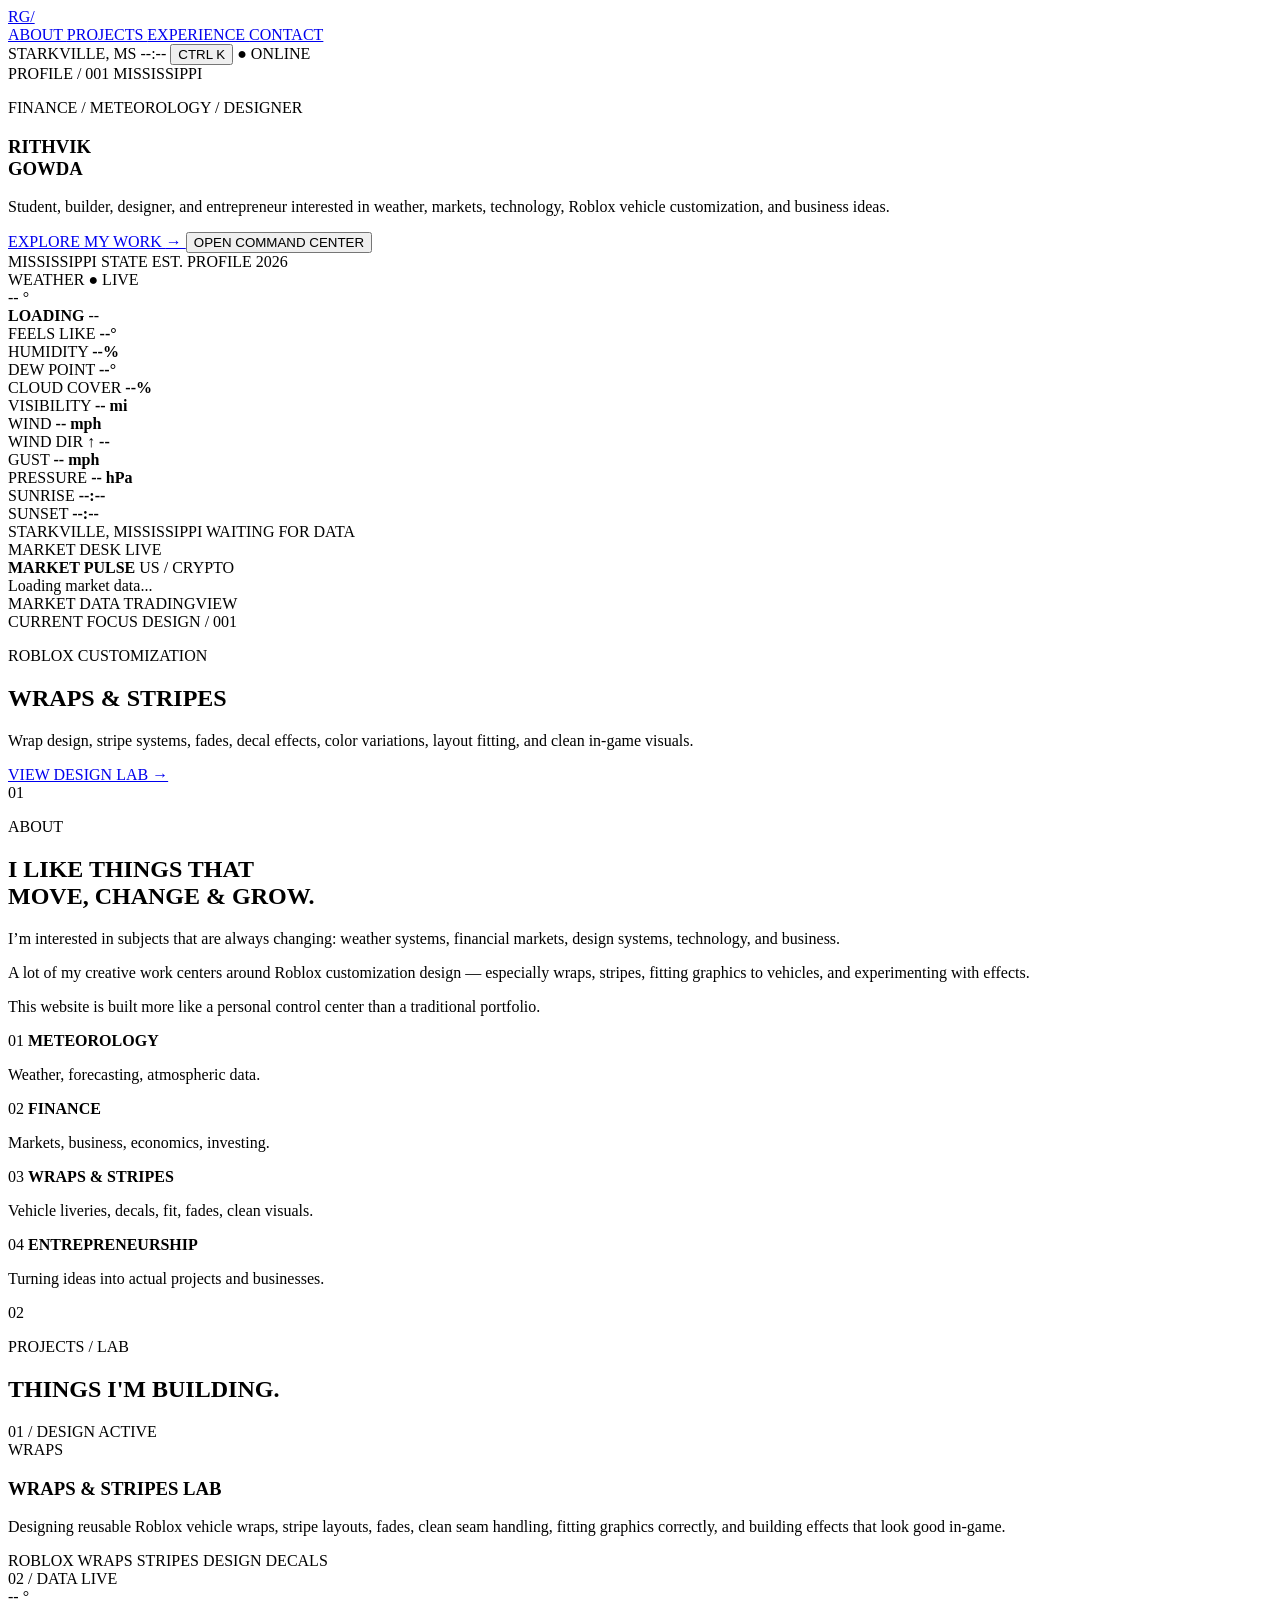
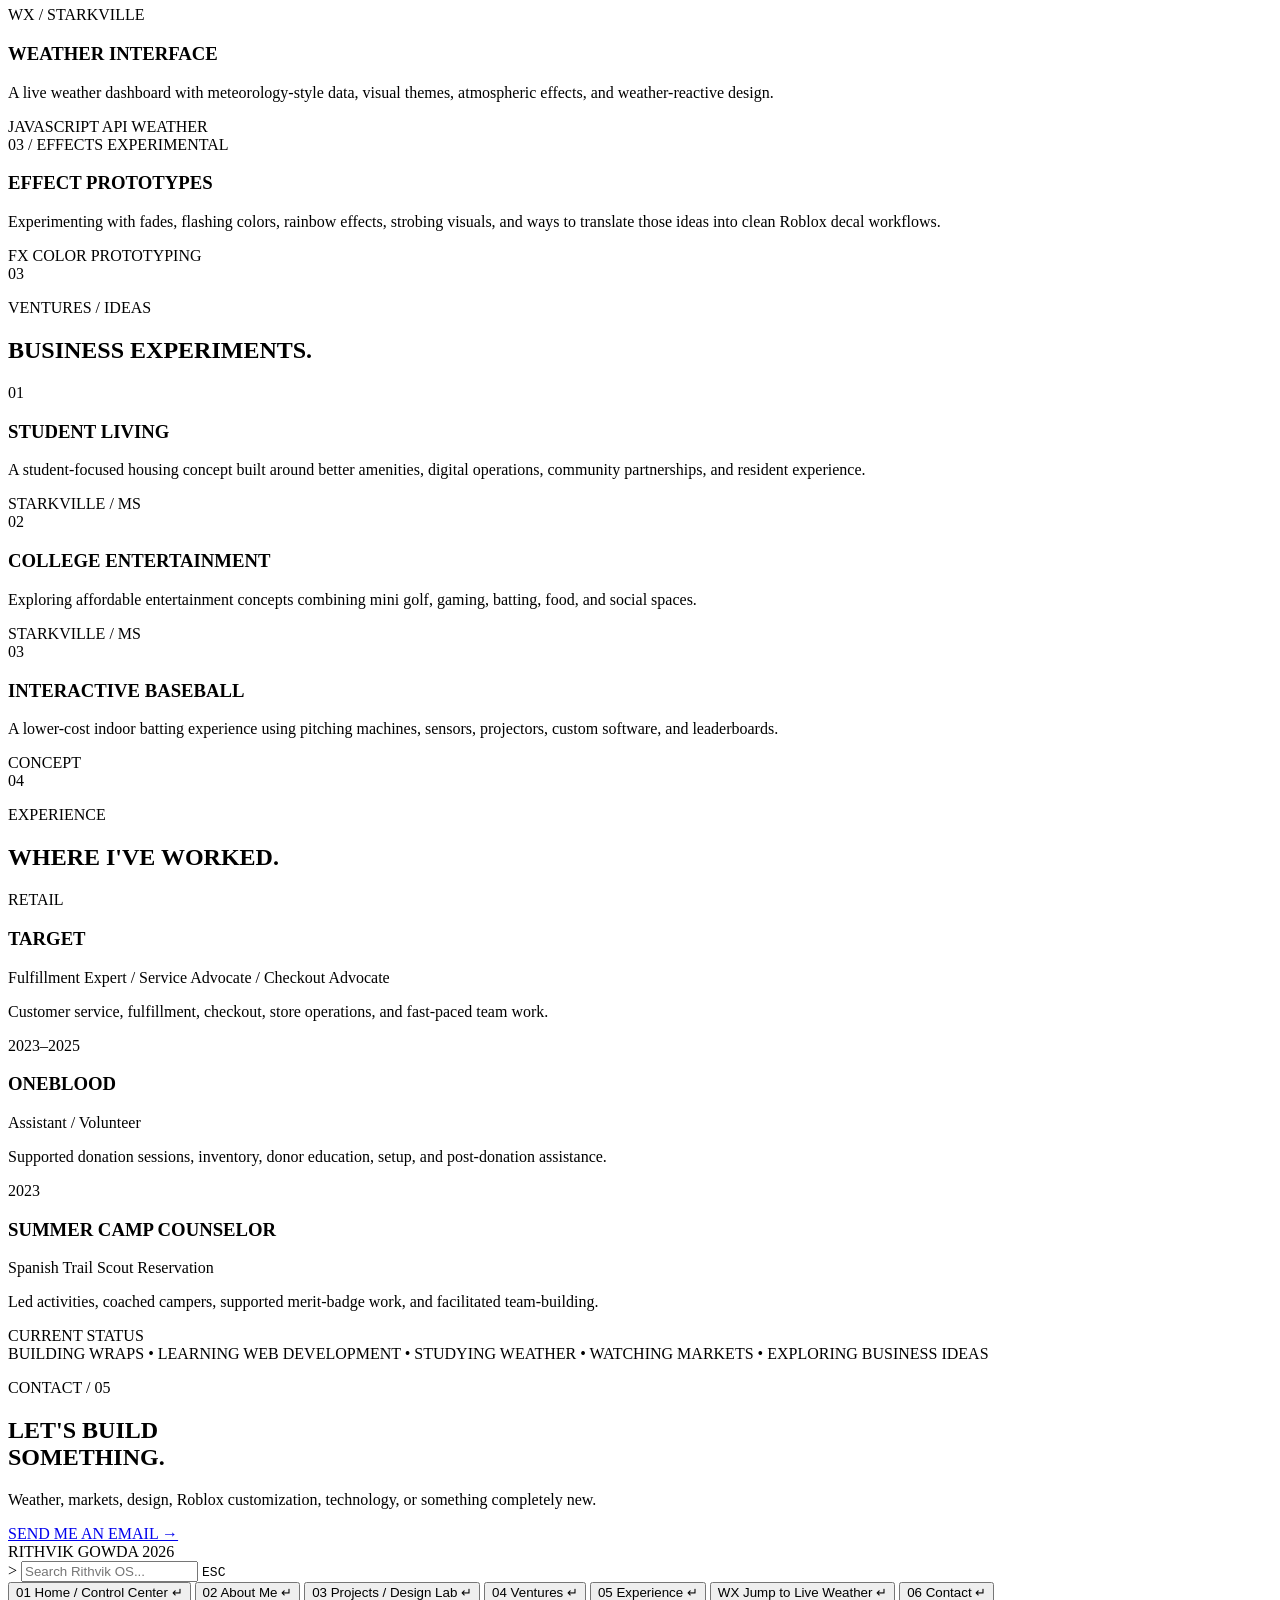
==== index.html @ 3ca35644 "Add files via upload" ====
<!doctype html>

<html lang="en">

<head>

  <meta charset="UTF-8">

  <meta
    name="viewport"
    content="width=device-width, initial-scale=1.0"
  >

  <meta
    name="description"
    content="Personal website of Rithvik Gowda — weather, markets, Roblox wraps, stripes, design systems, and business ideas."
  >

  <title>
    Rithvik Gowda / Control Center
  </title>


  <!-- OUR CSS -->

  <link
    rel="stylesheet"
    href="css/style.css"
  >


  <!-- TRADINGVIEW -->

  <script
    type="module"
    src="https://widgets.tradingview-widget.com/w/en/tv-tickers.js"
  ></script>

</head>


<body>


  <!-- ==================================================
       WEATHER VISUAL EFFECT LAYER
  =================================================== -->

  <div
    class="weather-fx"
    aria-hidden="true"
  ></div>



  <!-- ==================================================
       TOP NAVIGATION
  =================================================== -->

  <header class="topbar">


    <a
      href="#home"
      class="logo"
    >
      RG/
    </a>


    <nav class="desktop-nav">

      <a href="#about">
        ABOUT
      </a>

      <a href="#projects">
        PROJECTS
      </a>

      <a href="#experience">
        EXPERIENCE
      </a>

      <a href="#contact">
        CONTACT
      </a>

    </nav>


    <div class="top-status">


      <span class="location-label">
        STARKVILLE, MS
      </span>


      <span id="clock">
        --:--
      </span>


      <button
        id="command-button"
        class="command-button"
        type="button"
      >
        CTRL K
      </button>


      <span class="online-status">
        ● ONLINE
      </span>


    </div>


  </header>



  <!-- ==================================================
       MAIN WEBSITE
  =================================================== -->

  <main>



    <!-- ==================================================
         HOME / CONTROL CENTER
    =================================================== -->

    <section
      id="home"
      class="control-center"
    >


      <!-- ================================================
           HERO
      ================================================= -->

      <article class="hero panel">


        <div class="panel-label">

          <span>
            PROFILE / 001
          </span>

          <span>
            MISSISSIPPI
          </span>

        </div>



        <div class="hero-content">


          <p class="eyebrow">
            FINANCE / METEOROLOGY / DESIGNER
          </p>


          <h1>

            RITHVIK

            <br>

            GOWDA

          </h1>


          <p class="hero-description">

            Student, builder, designer, and entrepreneur
            interested in weather, markets, technology,
            Roblox vehicle customization, and business ideas.

          </p>


          <div class="hero-actions">


            <a
              href="#projects"
              class="primary-button"
            >

              EXPLORE MY WORK

              <span>
                →
              </span>

            </a>


            <button
              id="hero-command-button"
              class="secondary-button"
              type="button"
            >
              OPEN COMMAND CENTER
            </button>


          </div>


        </div>



        <div class="hero-footer">

          <span>
            MISSISSIPPI STATE
          </span>

          <span>
            EST. PROFILE 2026
          </span>

        </div>


      </article>



      <!-- ==================================================
           RIGHT-SIDE DASHBOARD STACK

           Important:
           Weather, TradingView, and Wraps are isolated from
           the Hero so widget resizing cannot move my name.
      =================================================== -->

      <div class="dashboard-stack">



        <!-- ================================================
             WEATHER
        ================================================= -->

        <article class="weather panel">


          <div class="panel-label">

            <span>
              WEATHER
            </span>

            <span class="live-indicator">
              ● LIVE
            </span>

          </div>



          <div class="weather-primary">


            <div class="temperature">

              <span id="temperature">
                --
              </span>°

            </div>


            <div class="weather-main-info">

              <strong id="weather-description">
                LOADING
              </strong>

              <span id="day-status">
                --
              </span>

            </div>


          </div>



          <div class="weather-details">


            <div class="data-row">

              <span>
                FEELS LIKE
              </span>

              <strong id="feels-like">
                --°
              </strong>

            </div>


            <div class="data-row">

              <span>
                HUMIDITY
              </span>

              <strong id="humidity">
                --%
              </strong>

            </div>


            <div class="data-row">

              <span>
                DEW POINT
              </span>

              <strong id="dew-point">
                --°
              </strong>

            </div>


            <div class="data-row">

              <span>
                CLOUD COVER
              </span>

              <strong id="cloud-cover">
                --%
              </strong>

            </div>


            <div class="data-row">

              <span>
                VISIBILITY
              </span>

              <strong id="visibility">
                -- mi
              </strong>

            </div>


            <div class="data-row">

              <span>
                WIND
              </span>

              <strong id="wind">
                -- mph
              </strong>

            </div>


            <div class="data-row">

              <span>
                WIND DIR
              </span>


              <strong class="wind-direction">


                <span
                  id="wind-arrow"
                  class="wind-arrow"
                >
                  ↑
                </span>


                <span id="wind-direction">
                  --
                </span>


              </strong>


            </div>


            <div class="data-row">

              <span>
                GUST
              </span>

              <strong id="gust">
                -- mph
              </strong>

            </div>


            <div class="data-row">

              <span>
                PRESSURE
              </span>

              <strong id="pressure">
                -- hPa
              </strong>

            </div>


            <div class="data-row">

              <span>
                SUNRISE
              </span>

              <strong id="sunrise">
                --:--
              </strong>

            </div>


            <div class="data-row">

              <span>
                SUNSET
              </span>

              <strong id="sunset">
                --:--
              </strong>

            </div>


          </div>



          <div class="panel-footer">

            <span>
              STARKVILLE, MISSISSIPPI
            </span>

            <span id="weather-updated">
              WAITING FOR DATA
            </span>

          </div>


        </article>



        <!-- ================================================
             MARKETS
        ================================================= -->

        <article class="markets panel">


          <div class="panel-label">

            <span>
              MARKET DESK
            </span>

            <span class="market-live">
              LIVE
            </span>

          </div>



          <div class="market-intro">

            <strong>
              MARKET PULSE
            </strong>

            <span>
              US / CRYPTO
            </span>

          </div>



          <div class="tradingview-shell">


            <tv-tickers
              symbols="FOREXCOM:SPXUSD,FOREXCOM:NSXUSD,BITSTAMP:BTCUSD,BITSTAMP:ETHUSD"
              direction="vertical"
              hide-chart
              transparent
              theme="dark"
            >

              <div class="market-placeholder">
                Loading market data...
              </div>

            </tv-tickers>


          </div>



          <div class="panel-footer">

            <span>
              MARKET DATA
            </span>

            <span>
              TRADINGVIEW
            </span>

          </div>


        </article>



        <!-- ================================================
             CURRENT FOCUS
        ================================================= -->

        <article class="current-focus panel">


          <div class="panel-label">

            <span>
              CURRENT FOCUS
            </span>

            <span>
              DESIGN / 001
            </span>

          </div>



          <div class="focus-feature">


            <p class="focus-type">
              ROBLOX CUSTOMIZATION
            </p>


            <h2>
              WRAPS &amp; STRIPES
            </h2>


            <p>

              Wrap design, stripe systems, fades,
              decal effects, color variations,
              layout fitting, and clean in-game visuals.

            </p>


          </div>



          <a
            href="#projects"
            class="text-link"
          >
            VIEW DESIGN LAB →
          </a>


        </article>


      </div>


    </section>



    <!-- ==================================================
         ABOUT
    =================================================== -->

    <section
      id="about"
      class="page-section"
    >


      <div class="section-number">
        01
      </div>



      <div class="section-content">


        <p class="section-kicker">
          ABOUT
        </p>


        <h2 class="section-title">

          I LIKE THINGS THAT

          <br>

          <span>
            MOVE, CHANGE &amp; GROW.
          </span>

        </h2>



        <div class="about-grid">



          <div class="about-copy">


            <p>

              I’m interested in subjects that are always
              changing: weather systems, financial markets,
              design systems, technology, and business.

            </p>


            <p>

              A lot of my creative work centers around
              Roblox customization design — especially
              wraps, stripes, fitting graphics to vehicles,
              and experimenting with effects.

            </p>


            <p>

              This website is built more like a personal
              control center than a traditional portfolio.

            </p>


          </div>



          <div class="interest-grid">


            <div class="interest-card">

              <span>
                01
              </span>

              <strong>
                METEOROLOGY
              </strong>

              <p>
                Weather, forecasting, atmospheric data.
              </p>

            </div>



            <div class="interest-card">

              <span>
                02
              </span>

              <strong>
                FINANCE
              </strong>

              <p>
                Markets, business, economics, investing.
              </p>

            </div>



            <div class="interest-card">

              <span>
                03
              </span>

              <strong>
                WRAPS &amp; STRIPES
              </strong>

              <p>
                Vehicle liveries, decals, fit, fades, clean visuals.
              </p>

            </div>



            <div class="interest-card">

              <span>
                04
              </span>

              <strong>
                ENTREPRENEURSHIP
              </strong>

              <p>
                Turning ideas into actual projects and businesses.
              </p>

            </div>


          </div>


        </div>


      </div>


    </section>



    <!-- ==================================================
         PROJECTS
    =================================================== -->

    <section
      id="projects"
      class="page-section"
    >


      <div class="section-number">
        02
      </div>



      <div class="section-content">


        <p class="section-kicker">
          PROJECTS / LAB
        </p>


        <h2 class="section-title">

          THINGS I'M

          <span>
            BUILDING.
          </span>

        </h2>



        <div class="projects-grid">



          <!-- WRAPS -->

          <article class="project-card project-card-large">


            <div class="project-card-top">

              <span>
                01 / DESIGN
              </span>

              <span class="project-status">
                ACTIVE
              </span>

            </div>



            <div class="project-visual wraps-visual">


              <div class="stripe stripe-one"></div>

              <div class="stripe stripe-two"></div>

              <div class="stripe stripe-three"></div>


              <div class="wraps-title">
                WRAPS
              </div>


            </div>



            <div class="project-card-content">


              <h3>
                WRAPS &amp; STRIPES LAB
              </h3>


              <p>

                Designing reusable Roblox vehicle wraps,
                stripe layouts, fades, clean seam handling,
                fitting graphics correctly, and building
                effects that look good in-game.

              </p>


              <div class="project-tags">

                <span>
                  ROBLOX
                </span>

                <span>
                  WRAPS
                </span>

                <span>
                  STRIPES
                </span>

                <span>
                  DESIGN
                </span>

                <span>
                  DECALS
                </span>

              </div>


            </div>


          </article>



          <!-- WEATHER -->

          <article class="project-card">


            <div class="project-card-top">

              <span>
                02 / DATA
              </span>

              <span>
                LIVE
              </span>

            </div>



            <div class="project-visual weather-visual">


              <div class="weather-visual-number">

                <span id="project-temperature">
                  --
                </span>°

              </div>


              <span>
                WX / STARKVILLE
              </span>


            </div>



            <div class="project-card-content">


              <h3>
                WEATHER INTERFACE
              </h3>


              <p>

                A live weather dashboard with meteorology-style
                data, visual themes, atmospheric effects,
                and weather-reactive design.

              </p>


              <div class="project-tags">

                <span>
                  JAVASCRIPT
                </span>

                <span>
                  API
                </span>

                <span>
                  WEATHER
                </span>

              </div>


            </div>


          </article>



          <!-- EFFECTS -->

          <article class="project-card">


            <div class="project-card-top">

              <span>
                03 / EFFECTS
              </span>

              <span>
                EXPERIMENTAL
              </span>

            </div>



            <div class="project-visual fx-visual">

              <div class="fx-line fx-line-1"></div>

              <div class="fx-line fx-line-2"></div>

              <div class="fx-line fx-line-3"></div>

            </div>



            <div class="project-card-content">


              <h3>
                EFFECT PROTOTYPES
              </h3>


              <p>

                Experimenting with fades, flashing colors,
                rainbow effects, strobing visuals, and
                ways to translate those ideas into clean
                Roblox decal workflows.

              </p>


              <div class="project-tags">

                <span>
                  FX
                </span>

                <span>
                  COLOR
                </span>

                <span>
                  PROTOTYPING
                </span>

              </div>


            </div>


          </article>


        </div>


      </div>


    </section>



    <!-- ==================================================
         VENTURES
    =================================================== -->

    <section
      id="ventures"
      class="page-section"
    >


      <div class="section-number">
        03
      </div>



      <div class="section-content">


        <p class="section-kicker">
          VENTURES / IDEAS
        </p>


        <h2 class="section-title">

          BUSINESS

          <span>
            EXPERIMENTS.
          </span>

        </h2>



        <div class="venture-list">



          <article class="venture-row">


            <span class="venture-number">
              01
            </span>


            <div>

              <h3>
                STUDENT LIVING
              </h3>

              <p>

                A student-focused housing concept built around
                better amenities, digital operations,
                community partnerships, and resident experience.

              </p>

            </div>


            <span class="venture-location">
              STARKVILLE / MS
            </span>


          </article>



          <article class="venture-row">


            <span class="venture-number">
              02
            </span>


            <div>

              <h3>
                COLLEGE ENTERTAINMENT
              </h3>

              <p>

                Exploring affordable entertainment concepts
                combining mini golf, gaming, batting,
                food, and social spaces.

              </p>

            </div>


            <span class="venture-location">
              STARKVILLE / MS
            </span>


          </article>



          <article class="venture-row">


            <span class="venture-number">
              03
            </span>


            <div>

              <h3>
                INTERACTIVE BASEBALL
              </h3>

              <p>

                A lower-cost indoor batting experience using
                pitching machines, sensors, projectors,
                custom software, and leaderboards.

              </p>

            </div>


            <span class="venture-location">
              CONCEPT
            </span>


          </article>


        </div>


      </div>


    </section>



    <!-- ==================================================
         EXPERIENCE
    =================================================== -->

    <section
      id="experience"
      class="page-section"
    >


      <div class="section-number">
        04
      </div>



      <div class="section-content">


        <p class="section-kicker">
          EXPERIENCE
        </p>


        <h2 class="section-title">

          WHERE I'VE

          <span>
            WORKED.
          </span>

        </h2>



        <div class="timeline">



          <article class="timeline-row">


            <div class="timeline-year">
              RETAIL
            </div>


            <div>

              <h3>
                TARGET
              </h3>


              <p class="timeline-role">

                Fulfillment Expert /
                Service Advocate /
                Checkout Advocate

              </p>


              <p>

                Customer service, fulfillment, checkout,
                store operations, and fast-paced team work.

              </p>

            </div>


          </article>



          <article class="timeline-row">


            <div class="timeline-year">
              2023–2025
            </div>


            <div>

              <h3>
                ONEBLOOD
              </h3>


              <p class="timeline-role">
                Assistant / Volunteer
              </p>


              <p>

                Supported donation sessions, inventory,
                donor education, setup, and post-donation assistance.

              </p>

            </div>


          </article>



          <article class="timeline-row">


            <div class="timeline-year">
              2023
            </div>


            <div>

              <h3>
                SUMMER CAMP COUNSELOR
              </h3>


              <p class="timeline-role">
                Spanish Trail Scout Reservation
              </p>


              <p>

                Led activities, coached campers, supported
                merit-badge work, and facilitated team-building.

              </p>

            </div>


          </article>


        </div>


      </div>


    </section>



    <!-- ==================================================
         CURRENT STATUS
    =================================================== -->

    <section
      id="now"
      class="now-section"
    >


      <div class="now-label">
        CURRENT STATUS
      </div>


      <div class="now-marquee">


        <div class="marquee-track">

          <span>
            BUILDING WRAPS
          </span>

          <span>
            •
          </span>

          <span>
            LEARNING WEB DEVELOPMENT
          </span>

          <span>
            •
          </span>

          <span>
            STUDYING WEATHER
          </span>

          <span>
            •
          </span>

          <span>
            WATCHING MARKETS
          </span>

          <span>
            •
          </span>

          <span>
            EXPLORING BUSINESS IDEAS
          </span>


        </div>


      </div>


    </section>



    <!-- ==================================================
         CONTACT
    =================================================== -->

    <section
      id="contact"
      class="contact-section"
    >


      <p class="section-kicker">
        CONTACT / 05
      </p>


      <h2>

        LET'S BUILD

        <br>

        <span>
          SOMETHING.
        </span>

      </h2>


      <p>

        Weather, markets, design, Roblox customization,
        technology, or something completely new.

      </p>


      <a
        href="mailto:rithvikgowda432@gmail.com"
        class="contact-button"
      >
        SEND ME AN EMAIL →
      </a>


      <div class="contact-footer">

        <span>
          RITHVIK GOWDA
        </span>

        <span id="footer-year">
          2026
        </span>

      </div>


    </section>


  </main>



  <!-- ==================================================
       COMMAND CENTER
  =================================================== -->

  <div
    id="command-overlay"
    class="command-overlay"
    aria-hidden="true"
  >


    <div
      class="command-center"
      role="dialog"
      aria-modal="true"
      aria-label="Website command center"
    >


      <div class="command-search-row">


        <span>
          &gt;
        </span>


        <input
          id="command-search"
          type="text"
          placeholder="Search Rithvik OS..."
          autocomplete="off"
        >


        <kbd>
          ESC
        </kbd>


      </div>



      <div
        id="command-results"
        class="command-results"
      >


        <button
          class="command-item"
          data-target="#home"
          data-search="home control center profile"
        >

          <span class="command-icon">
            01
          </span>

          <span>
            Home / Control Center
          </span>

          <span>
            ↵
          </span>

        </button>



        <button
          class="command-item"
          data-target="#about"
          data-search="about rithvik profile"
        >

          <span class="command-icon">
            02
          </span>

          <span>
            About Me
          </span>

          <span>
            ↵
          </span>

        </button>



        <button
          class="command-item"
          data-target="#projects"
          data-search="projects wraps stripes decals effects roblox"
        >

          <span class="command-icon">
            03
          </span>

          <span>
            Projects / Design Lab
          </span>

          <span>
            ↵
          </span>

        </button>



        <button
          class="command-item"
          data-target="#ventures"
          data-search="business ventures housing entertainment"
        >

          <span class="command-icon">
            04
          </span>

          <span>
            Ventures
          </span>

          <span>
            ↵
          </span>

        </button>



        <button
          class="command-item"
          data-target="#experience"
          data-search="experience jobs target oneblood camp"
        >

          <span class="command-icon">
            05
          </span>

          <span>
            Experience
          </span>

          <span>
            ↵
          </span>

        </button>



        <button
          class="command-item"
          data-action="weather"
          data-search="weather meteorology current temperature"
        >

          <span class="command-icon">
            WX
          </span>

          <span>
            Jump to Live Weather
          </span>

          <span>
            ↵
          </span>

        </button>



        <button
          class="command-item"
          data-target="#contact"
          data-search="contact email message"
        >

          <span class="command-icon">
            06
          </span>

          <span>
            Contact
          </span>

          <span>
            ↵
          </span>

        </button>


      </div>



      <div class="command-footer">

        <span>
          ↑ ↓ NAVIGATE
        </span>

        <span>
          ENTER SELECT
        </span>

        <span>
          ESC CLOSE
        </span>

      </div>


    </div>


  </div>



  <!-- ==================================================
       OUR JAVASCRIPT
  =================================================== -->

  <script src="js/main.js"></script>


</body>

</html>
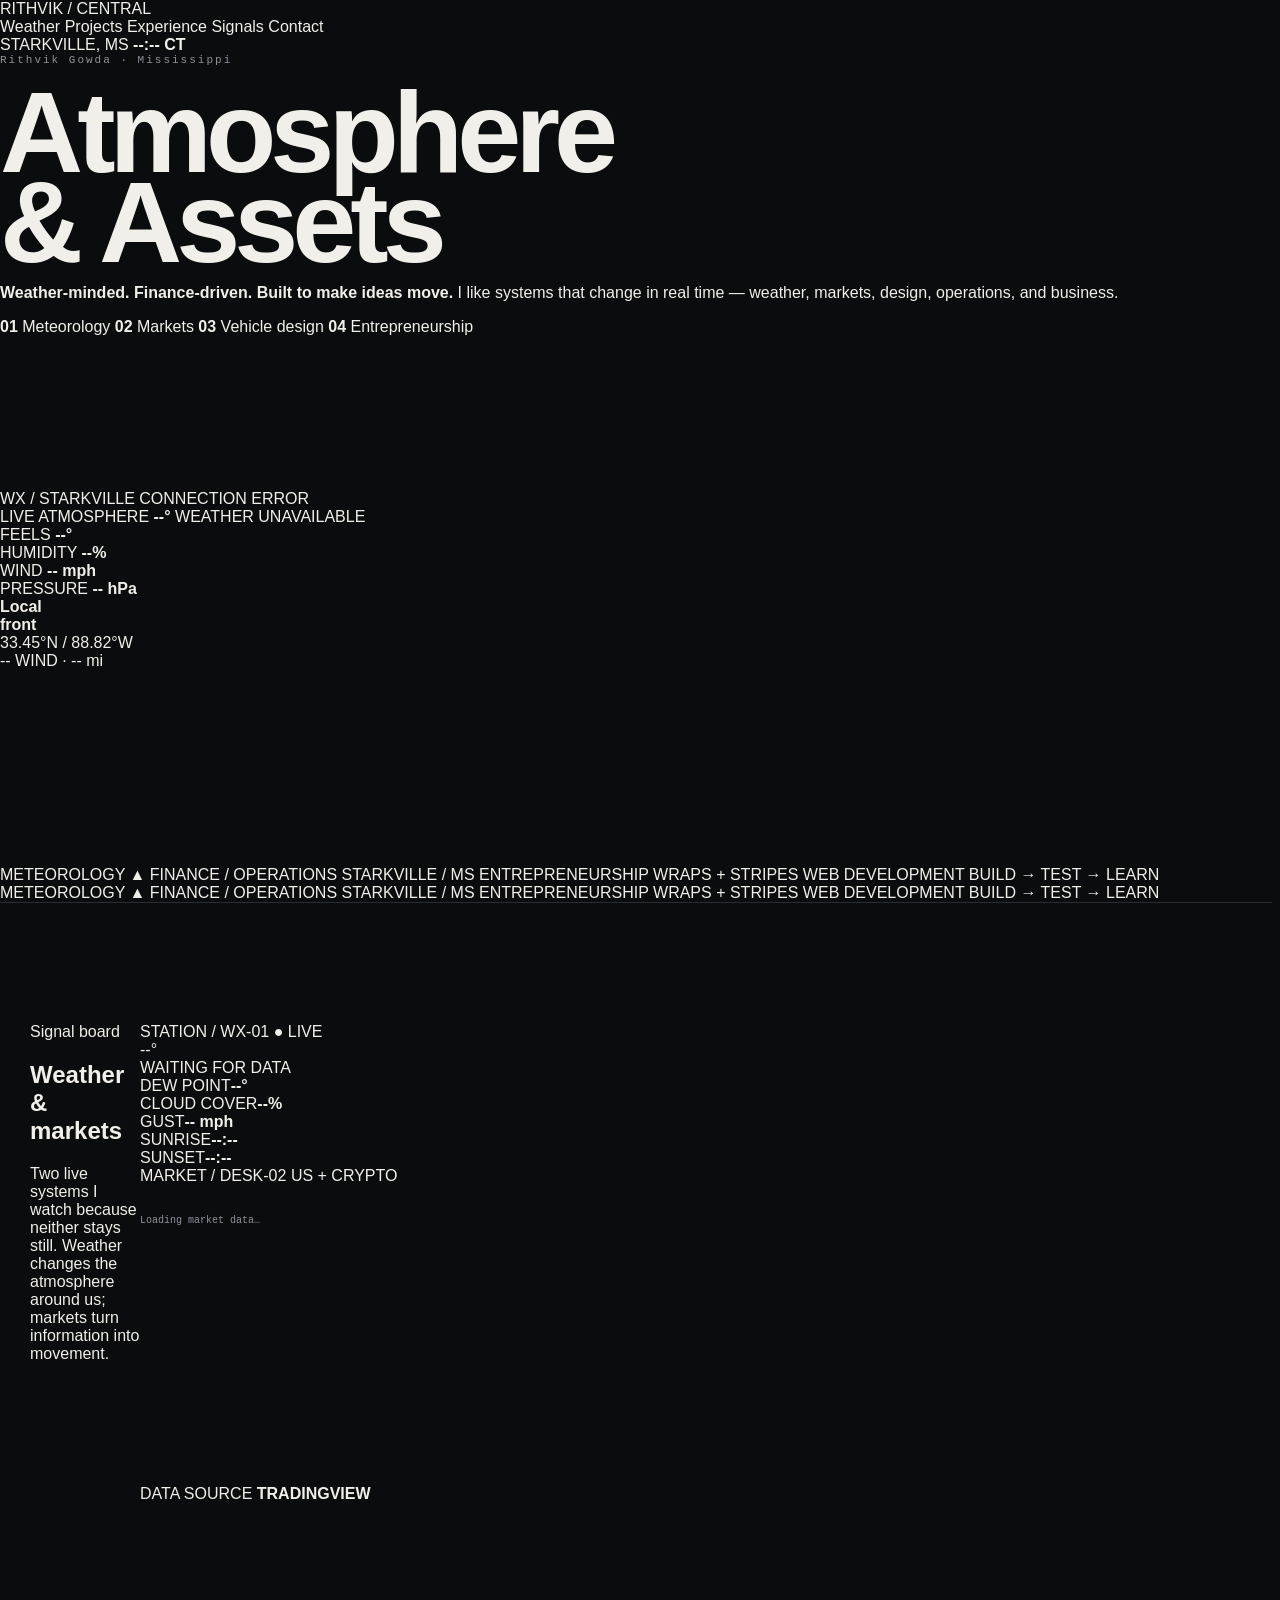
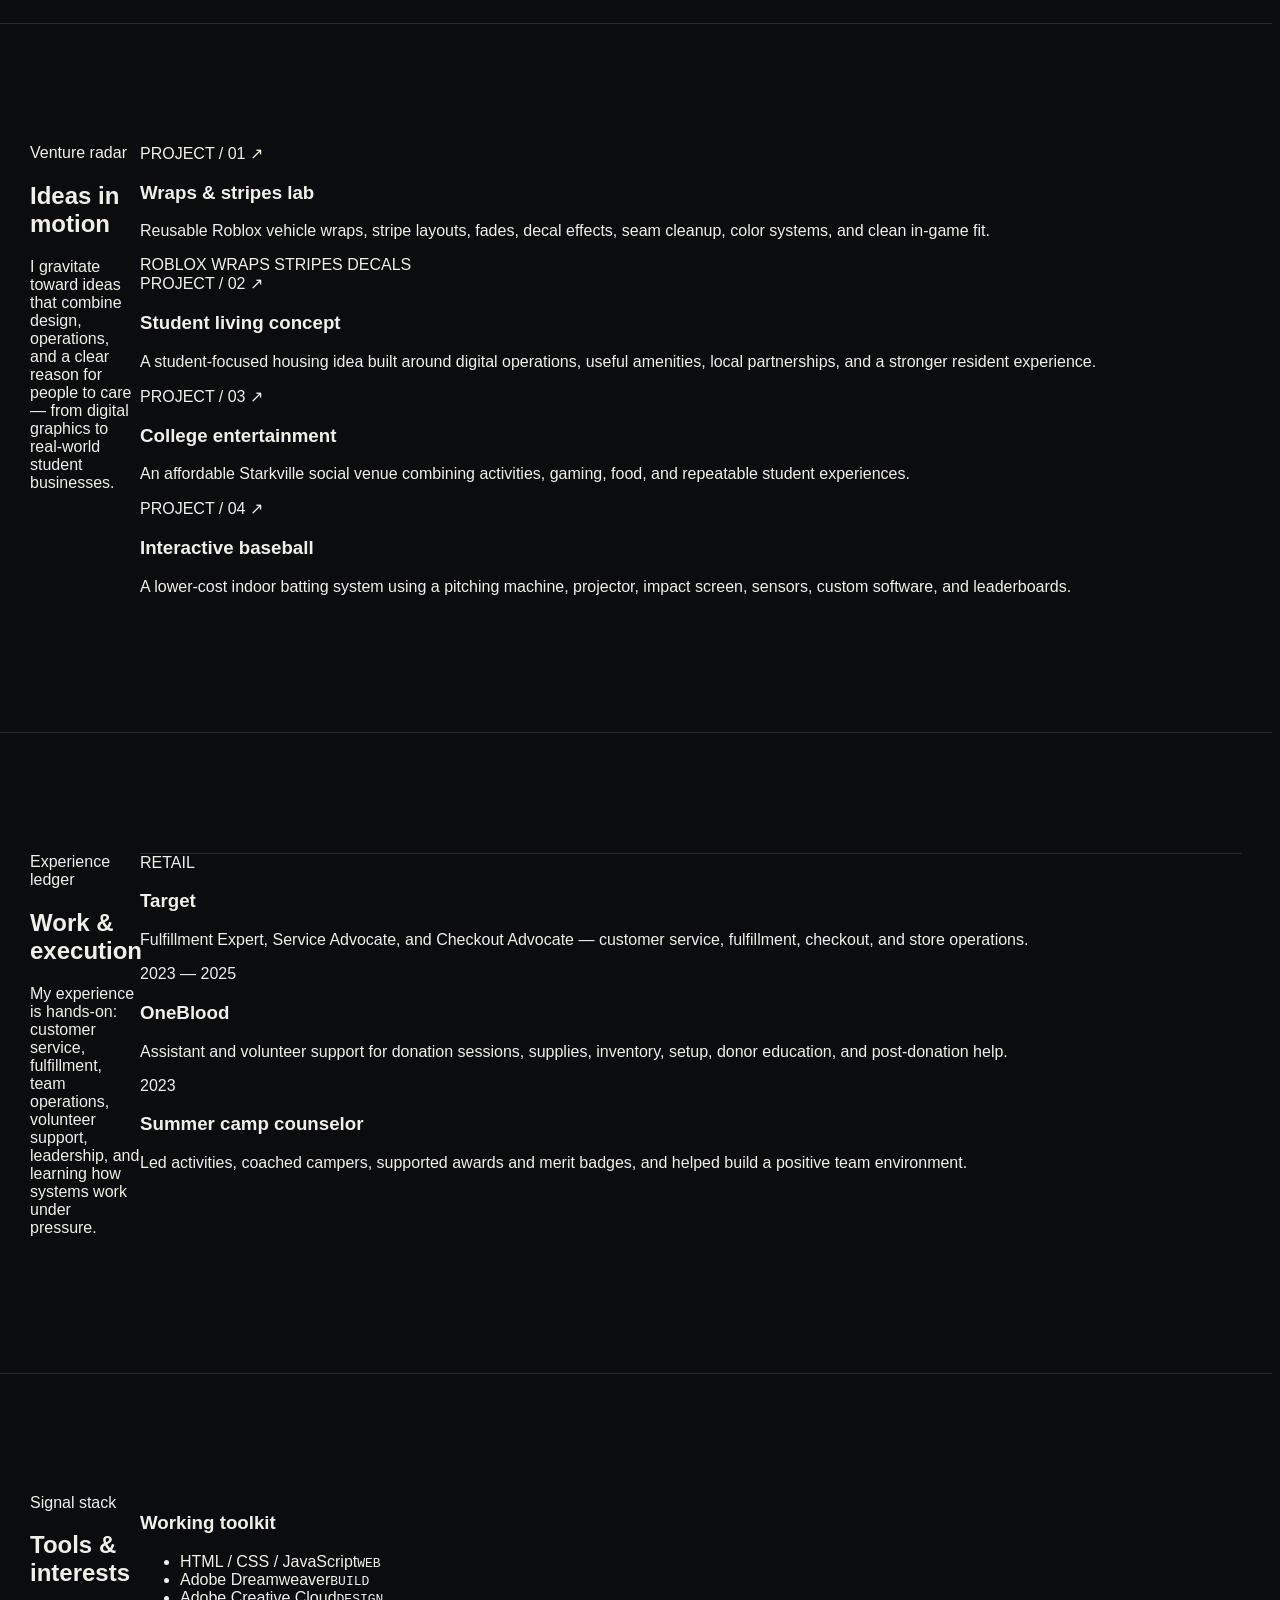
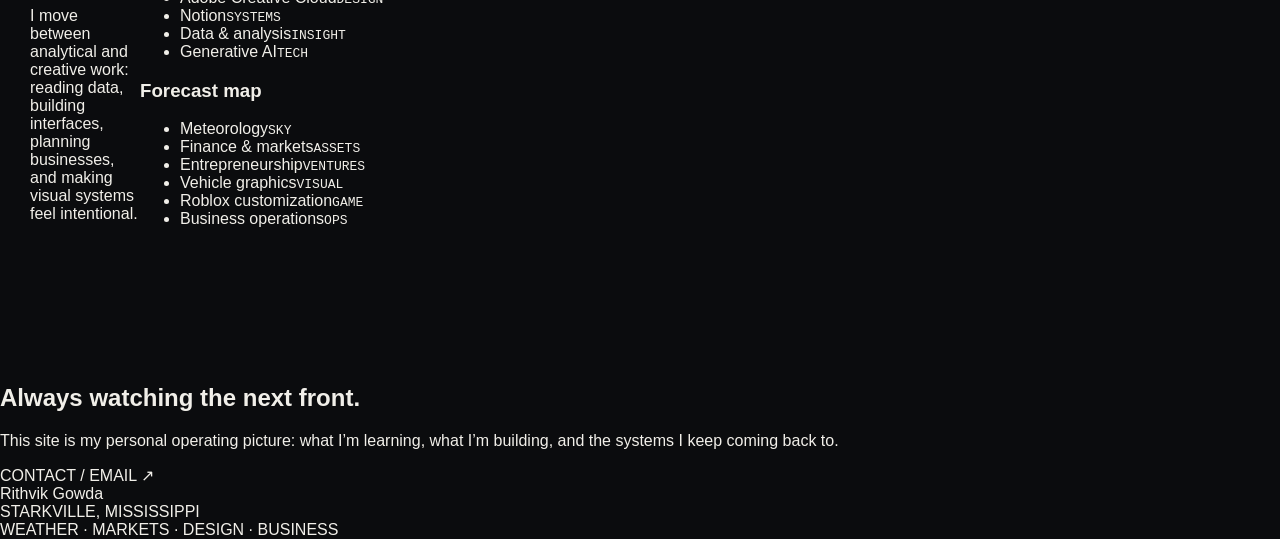
==== commit 00591ada: "Redesign site in Atmosphere & Assets style" ====
--- a/index.html
+++ b/index.html
@@ -1,1758 +1,380 @@
-<!doctype html>
-
-<html lang="en">
-
-<head>
-
-  <meta charset="UTF-8">
-
-  <meta
-    name="viewport"
-    content="width=device-width, initial-scale=1.0"
-  >
-
-  <meta
-    name="description"
-    content="Personal website of Rithvik Gowda — weather, markets, Roblox wraps, stripes, design systems, and business ideas."
-  >
-
-  <title>
-    Rithvik Gowda / Control Center
-  </title>
-
-
-  <!-- OUR CSS -->
-
-  <link
-    rel="stylesheet"
-    href="css/style.css"
-  >
-
-
-  <!-- TRADINGVIEW -->
-
-  <script
-    type="module"
-    src="https://widgets.tradingview-widget.com/w/en/tv-tickers.js"
-  ></script>
-
-</head>
-
-
-<body>
-
-
-  <!-- ==================================================
-       WEATHER VISUAL EFFECT LAYER
-  =================================================== -->
-
-  <div
-    class="weather-fx"
-    aria-hidden="true"
-  ></div>
-
-
-
-  <!-- ==================================================
-       TOP NAVIGATION
-  =================================================== -->
-
-  <header class="topbar">
-
-
-    <a
-      href="#home"
-      class="logo"
-    >
-      RG/
-    </a>
-
-
-    <nav class="desktop-nav">
-
-      <a href="#about">
-        ABOUT
-      </a>
-
-      <a href="#projects">
-        PROJECTS
-      </a>
-
-      <a href="#experience">
-        EXPERIENCE
-      </a>
-
-      <a href="#contact">
-        CONTACT
-      </a>
-
-    </nav>
-
-
-    <div class="top-status">
-
-
-      <span class="location-label">
-        STARKVILLE, MS
-      </span>
-
-
-      <span id="clock">
-        --:--
-      </span>
-
-
-      <button
-        id="command-button"
-        class="command-button"
-        type="button"
-      >
-        CTRL K
-      </button>
-
-
-      <span class="online-status">
-        ● ONLINE
-      </span>
-
-
-    </div>
-
-
-  </header>
-
-
-
-  <!-- ==================================================
-       MAIN WEBSITE
-  =================================================== -->
-
-  <main>
-
-
-
-    <!-- ==================================================
-         HOME / CONTROL CENTER
-    =================================================== -->
-
-    <section
-      id="home"
-      class="control-center"
-    >
-
-
-      <!-- ================================================
-           HERO
-      ================================================= -->
-
-      <article class="hero panel">
-
-
-        <div class="panel-label">
-
-          <span>
-            PROFILE / 001
-          </span>
-
-          <span>
-            MISSISSIPPI
-          </span>
-
-        </div>
-
-
-
-        <div class="hero-content">
-
-
-          <p class="eyebrow">
-            FINANCE / METEOROLOGY / DESIGNER
-          </p>
-
-
-          <h1>
-
-            RITHVIK
-
-            <br>
-
-            GOWDA
-
-          </h1>
-
-
-          <p class="hero-description">
-
-            Student, builder, designer, and entrepreneur
-            interested in weather, markets, technology,
-            Roblox vehicle customization, and business ideas.
-
-          </p>
-
-
-          <div class="hero-actions">
-
-
-            <a
-              href="#projects"
-              class="primary-button"
-            >
-
-              EXPLORE MY WORK
-
-              <span>
-                →
-              </span>
-
-            </a>
-
-
-            <button
-              id="hero-command-button"
-              class="secondary-button"
-              type="button"
-            >
-              OPEN COMMAND CENTER
-            </button>
-
-
-          </div>
-
-
-        </div>
-
-
-
-        <div class="hero-footer">
-
-          <span>
-            MISSISSIPPI STATE
-          </span>
-
-          <span>
-            EST. PROFILE 2026
-          </span>
-
-        </div>
-
-
-      </article>
-
-
-
-      <!-- ==================================================
-           RIGHT-SIDE DASHBOARD STACK
-
-           Important:
-           Weather, TradingView, and Wraps are isolated from
-           the Hero so widget resizing cannot move my name.
-      =================================================== -->
-
-      <div class="dashboard-stack">
-
-
-
-        <!-- ================================================
-             WEATHER
-        ================================================= -->
-
-        <article class="weather panel">
-
-
-          <div class="panel-label">
-
-            <span>
-              WEATHER
-            </span>
-
-            <span class="live-indicator">
-              ● LIVE
-            </span>
-
-          </div>
-
-
-
-          <div class="weather-primary">
-
-
-            <div class="temperature">
-
-              <span id="temperature">
-                --
-              </span>°
-
-            </div>
-
-
-            <div class="weather-main-info">
-
-              <strong id="weather-description">
-                LOADING
-              </strong>
-
-              <span id="day-status">
-                --
-              </span>
-
-            </div>
-
-
-          </div>
-
-
-
-          <div class="weather-details">
-
-
-            <div class="data-row">
-
-              <span>
-                FEELS LIKE
-              </span>
-
-              <strong id="feels-like">
-                --°
-              </strong>
-
-            </div>
-
-
-            <div class="data-row">
-
-              <span>
-                HUMIDITY
-              </span>
-
-              <strong id="humidity">
-                --%
-              </strong>
-
-            </div>
-
-
-            <div class="data-row">
-
-              <span>
-                DEW POINT
-              </span>
-
-              <strong id="dew-point">
-                --°
-              </strong>
-
-            </div>
-
-
-            <div class="data-row">
-
-              <span>
-                CLOUD COVER
-              </span>
-
-              <strong id="cloud-cover">
-                --%
-              </strong>
-
-            </div>
-
-
-            <div class="data-row">
-
-              <span>
-                VISIBILITY
-              </span>
-
-              <strong id="visibility">
-                -- mi
-              </strong>
-
-            </div>
-
-
-            <div class="data-row">
-
-              <span>
-                WIND
-              </span>
-
-              <strong id="wind">
-                -- mph
-              </strong>
-
-            </div>
-
-
-            <div class="data-row">
-
-              <span>
-                WIND DIR
-              </span>
-
-
-              <strong class="wind-direction">
-
-
-                <span
-                  id="wind-arrow"
-                  class="wind-arrow"
-                >
-                  ↑
-                </span>
-
-
-                <span id="wind-direction">
-                  --
-                </span>
-
-
-              </strong>
-
-
-            </div>
-
-
-            <div class="data-row">
-
-              <span>
-                GUST
-              </span>
-
-              <strong id="gust">
-                -- mph
-              </strong>
-
-            </div>
-
-
-            <div class="data-row">
-
-              <span>
-                PRESSURE
-              </span>
-
-              <strong id="pressure">
-                -- hPa
-              </strong>
-
-            </div>
-
-
-            <div class="data-row">
-
-              <span>
-                SUNRISE
-              </span>
-
-              <strong id="sunrise">
-                --:--
-              </strong>
-
-            </div>
-
-
-            <div class="data-row">
-
-              <span>
-                SUNSET
-              </span>
-
-              <strong id="sunset">
-                --:--
-              </strong>
-
-            </div>
-
-
-          </div>
-
-
-
-          <div class="panel-footer">
-
-            <span>
-              STARKVILLE, MISSISSIPPI
-            </span>
-
-            <span id="weather-updated">
-              WAITING FOR DATA
-            </span>
-
-          </div>
-
-
-        </article>
-
-
-
-        <!-- ================================================
-             MARKETS
-        ================================================= -->
-
-        <article class="markets panel">
-
-
-          <div class="panel-label">
-
-            <span>
-              MARKET DESK
-            </span>
-
-            <span class="market-live">
-              LIVE
-            </span>
-
-          </div>
-
-
-
-          <div class="market-intro">
-
-            <strong>
-              MARKET PULSE
-            </strong>
-
-            <span>
-              US / CRYPTO
-            </span>
-
-          </div>
-
-
-
-          <div class="tradingview-shell">
-
-
-            <tv-tickers
-              symbols="FOREXCOM:SPXUSD,FOREXCOM:NSXUSD,BITSTAMP:BTCUSD,BITSTAMP:ETHUSD"
-              direction="vertical"
-              hide-chart
-              transparent
-              theme="dark"
-            >
-
-              <div class="market-placeholder">
-                Loading market data...
-              </div>
-
-            </tv-tickers>
-
-
-          </div>
-
-
-
-          <div class="panel-footer">
-
-            <span>
-              MARKET DATA
-            </span>
-
-            <span>
-              TRADINGVIEW
-            </span>
-
-          </div>
-
-
-        </article>
-
-
-
-        <!-- ================================================
-             CURRENT FOCUS
-        ================================================= -->
-
-        <article class="current-focus panel">
-
-
-          <div class="panel-label">
-
-            <span>
-              CURRENT FOCUS
-            </span>
-
-            <span>
-              DESIGN / 001
-            </span>
-
-          </div>
-
-
-
-          <div class="focus-feature">
-
-
-            <p class="focus-type">
-              ROBLOX CUSTOMIZATION
-            </p>
-
-
-            <h2>
-              WRAPS &amp; STRIPES
-            </h2>
-
-
-            <p>
-
-              Wrap design, stripe systems, fades,
-              decal effects, color variations,
-              layout fitting, and clean in-game visuals.
-
-            </p>
-
-
-          </div>
-
-
-
-          <a
-            href="#projects"
-            class="text-link"
-          >
-            VIEW DESIGN LAB →
-          </a>
-
-
-        </article>
-
-
-      </div>
-
-
-    </section>
-
-
-
-    <!-- ==================================================
-         ABOUT
-    =================================================== -->
-
-    <section
-      id="about"
-      class="page-section"
-    >
-
-
-      <div class="section-number">
-        01
-      </div>
-
-
-
-      <div class="section-content">
-
-
-        <p class="section-kicker">
-          ABOUT
-        </p>
-
-
-        <h2 class="section-title">
-
-          I LIKE THINGS THAT
-
-          <br>
-
-          <span>
-            MOVE, CHANGE &amp; GROW.
-          </span>
-
-        </h2>
-
-
-
-        <div class="about-grid">
-
-
-
-          <div class="about-copy">
-
-
-            <p>
-
-              I’m interested in subjects that are always
-              changing: weather systems, financial markets,
-              design systems, technology, and business.
-
-            </p>
-
-
-            <p>
-
-              A lot of my creative work centers around
-              Roblox customization design — especially
-              wraps, stripes, fitting graphics to vehicles,
-              and experimenting with effects.
-
-            </p>
-
-
-            <p>
-
-              This website is built more like a personal
-              control center than a traditional portfolio.
-
-            </p>
-
-
-          </div>
-
-
-
-          <div class="interest-grid">
-
-
-            <div class="interest-card">
-
-              <span>
-                01
-              </span>
-
-              <strong>
-                METEOROLOGY
-              </strong>
-
-              <p>
-                Weather, forecasting, atmospheric data.
-              </p>
-
-            </div>
-
-
-
-            <div class="interest-card">
-
-              <span>
-                02
-              </span>
-
-              <strong>
-                FINANCE
-              </strong>
-
-              <p>
-                Markets, business, economics, investing.
-              </p>
-
-            </div>
-
-
-
-            <div class="interest-card">
-
-              <span>
-                03
-              </span>
-
-              <strong>
-                WRAPS &amp; STRIPES
-              </strong>
-
-              <p>
-                Vehicle liveries, decals, fit, fades, clean visuals.
-              </p>
-
-            </div>
-
-
-
-            <div class="interest-card">
-
-              <span>
-                04
-              </span>
-
-              <strong>
-                ENTREPRENEURSHIP
-              </strong>
-
-              <p>
-                Turning ideas into actual projects and businesses.
-              </p>
-
-            </div>
-
-
-          </div>
-
-
-        </div>
-
-
-      </div>
-
-
-    </section>
-
-
-
-    <!-- ==================================================
-         PROJECTS
-    =================================================== -->
-
-    <section
-      id="projects"
-      class="page-section"
-    >
-
-
-      <div class="section-number">
-        02
-      </div>
-
-
-
-      <div class="section-content">
-
-
-        <p class="section-kicker">
-          PROJECTS / LAB
-        </p>
-
-
-        <h2 class="section-title">
-
-          THINGS I'M
-
-          <span>
-            BUILDING.
-          </span>
-
-        </h2>
-
-
-
-        <div class="projects-grid">
-
-
-
-          <!-- WRAPS -->
-
-          <article class="project-card project-card-large">
-
-
-            <div class="project-card-top">
-
-              <span>
-                01 / DESIGN
-              </span>
-
-              <span class="project-status">
-                ACTIVE
-              </span>
-
-            </div>
-
-
-
-            <div class="project-visual wraps-visual">
-
-
-              <div class="stripe stripe-one"></div>
-
-              <div class="stripe stripe-two"></div>
-
-              <div class="stripe stripe-three"></div>
-
-
-              <div class="wraps-title">
-                WRAPS
-              </div>
-
-
-            </div>
-
-
-
-            <div class="project-card-content">
-
-
-              <h3>
-                WRAPS &amp; STRIPES LAB
-              </h3>
-
-
-              <p>
-
-                Designing reusable Roblox vehicle wraps,
-                stripe layouts, fades, clean seam handling,
-                fitting graphics correctly, and building
-                effects that look good in-game.
-
-              </p>
-
-
-              <div class="project-tags">
-
-                <span>
-                  ROBLOX
-                </span>
-
-                <span>
-                  WRAPS
-                </span>
-
-                <span>
-                  STRIPES
-                </span>
-
-                <span>
-                  DESIGN
-                </span>
-
-                <span>
-                  DECALS
-                </span>
-
-              </div>
-
-
-            </div>
-
-
-          </article>
-
-
-
-          <!-- WEATHER -->
-
-          <article class="project-card">
-
-
-            <div class="project-card-top">
-
-              <span>
-                02 / DATA
-              </span>
-
-              <span>
-                LIVE
-              </span>
-
-            </div>
-
-
-
-            <div class="project-visual weather-visual">
-
-
-              <div class="weather-visual-number">
-
-                <span id="project-temperature">
-                  --
-                </span>°
-
-              </div>
-
-
-              <span>
-                WX / STARKVILLE
-              </span>
-
-
-            </div>
-
-
-
-            <div class="project-card-content">
-
-
-              <h3>
-                WEATHER INTERFACE
-              </h3>
-
-
-              <p>
-
-                A live weather dashboard with meteorology-style
-                data, visual themes, atmospheric effects,
-                and weather-reactive design.
-
-              </p>
-
-
-              <div class="project-tags">
-
-                <span>
-                  JAVASCRIPT
-                </span>
-
-                <span>
-                  API
-                </span>
-
-                <span>
-                  WEATHER
-                </span>
-
-              </div>
-
-
-            </div>
-
-
-          </article>
-
-
-
-          <!-- EFFECTS -->
-
-          <article class="project-card">
-
-
-            <div class="project-card-top">
-
-              <span>
-                03 / EFFECTS
-              </span>
-
-              <span>
-                EXPERIMENTAL
-              </span>
-
-            </div>
-
-
-
-            <div class="project-visual fx-visual">
-
-              <div class="fx-line fx-line-1"></div>
-
-              <div class="fx-line fx-line-2"></div>
-
-              <div class="fx-line fx-line-3"></div>
-
-            </div>
-
-
-
-            <div class="project-card-content">
-
-
-              <h3>
-                EFFECT PROTOTYPES
-              </h3>
-
-
-              <p>
-
-                Experimenting with fades, flashing colors,
-                rainbow effects, strobing visuals, and
-                ways to translate those ideas into clean
-                Roblox decal workflows.
-
-              </p>
-
-
-              <div class="project-tags">
-
-                <span>
-                  FX
-                </span>
-
-                <span>
-                  COLOR
-                </span>
-
-                <span>
-                  PROTOTYPING
-                </span>
-
-              </div>
-
-
-            </div>
-
-
-          </article>
-
-
-        </div>
-
-
-      </div>
-
-
-    </section>
-
-
-
-    <!-- ==================================================
-         VENTURES
-    =================================================== -->
-
-    <section
-      id="ventures"
-      class="page-section"
-    >
-
-
-      <div class="section-number">
-        03
-      </div>
-
-
-
-      <div class="section-content">
-
-
-        <p class="section-kicker">
-          VENTURES / IDEAS
-        </p>
-
-
-        <h2 class="section-title">
-
-          BUSINESS
-
-          <span>
-            EXPERIMENTS.
-          </span>
-
-        </h2>
-
-
-
-        <div class="venture-list">
-
-
-
-          <article class="venture-row">
-
-
-            <span class="venture-number">
-              01
-            </span>
-
-
-            <div>
-
-              <h3>
-                STUDENT LIVING
-              </h3>
-
-              <p>
-
-                A student-focused housing concept built around
-                better amenities, digital operations,
-                community partnerships, and resident experience.
-
-              </p>
-
-            </div>
-
-
-            <span class="venture-location">
-              STARKVILLE / MS
-            </span>
-
-
-          </article>
-
-
-
-          <article class="venture-row">
-
-
-            <span class="venture-number">
-              02
-            </span>
-
-
-            <div>
-
-              <h3>
-                COLLEGE ENTERTAINMENT
-              </h3>
-
-              <p>
-
-                Exploring affordable entertainment concepts
-                combining mini golf, gaming, batting,
-                food, and social spaces.
-
-              </p>
-
-            </div>
-
-
-            <span class="venture-location">
-              STARKVILLE / MS
-            </span>
-
-
-          </article>
-
-
-
-          <article class="venture-row">
-
-
-            <span class="venture-number">
-              03
-            </span>
-
-
-            <div>
-
-              <h3>
-                INTERACTIVE BASEBALL
-              </h3>
-
-              <p>
-
-                A lower-cost indoor batting experience using
-                pitching machines, sensors, projectors,
-                custom software, and leaderboards.
-
-              </p>
-
-            </div>
-
-
-            <span class="venture-location">
-              CONCEPT
-            </span>
-
-
-          </article>
-
-
-        </div>
-
-
-      </div>
-
-
-    </section>
-
-
-
-    <!-- ==================================================
-         EXPERIENCE
-    =================================================== -->
-
-    <section
-      id="experience"
-      class="page-section"
-    >
-
-
-      <div class="section-number">
-        04
-      </div>
-
-
-
-      <div class="section-content">
-
-
-        <p class="section-kicker">
-          EXPERIENCE
-        </p>
-
-
-        <h2 class="section-title">
-
-          WHERE I'VE
-
-          <span>
-            WORKED.
-          </span>
-
-        </h2>
-
-
-
-        <div class="timeline">
-
-
-
-          <article class="timeline-row">
-
-
-            <div class="timeline-year">
-              RETAIL
-            </div>
-
-
-            <div>
-
-              <h3>
-                TARGET
-              </h3>
-
-
-              <p class="timeline-role">
-
-                Fulfillment Expert /
-                Service Advocate /
-                Checkout Advocate
-
-              </p>
-
-
-              <p>
-
-                Customer service, fulfillment, checkout,
-                store operations, and fast-paced team work.
-
-              </p>
-
-            </div>
-
-
-          </article>
-
-
-
-          <article class="timeline-row">
-
-
-            <div class="timeline-year">
-              2023–2025
-            </div>
-
-
-            <div>
-
-              <h3>
-                ONEBLOOD
-              </h3>
-
-
-              <p class="timeline-role">
-                Assistant / Volunteer
-              </p>
-
-
-              <p>
-
-                Supported donation sessions, inventory,
-                donor education, setup, and post-donation assistance.
-
-              </p>
-
-            </div>
-
-
-          </article>
-
-
-
-          <article class="timeline-row">
-
-
-            <div class="timeline-year">
-              2023
-            </div>
-
-
-            <div>
-
-              <h3>
-                SUMMER CAMP COUNSELOR
-              </h3>
-
-
-              <p class="timeline-role">
-                Spanish Trail Scout Reservation
-              </p>
-
-
-              <p>
-
-                Led activities, coached campers, supported
-                merit-badge work, and facilitated team-building.
-
-              </p>
-
-            </div>
-
-
-          </article>
-
-
-        </div>
-
-
-      </div>
-
-
-    </section>
-
-
-
-    <!-- ==================================================
-         CURRENT STATUS
-    =================================================== -->
-
-    <section
-      id="now"
-      class="now-section"
-    >
-
-
-      <div class="now-label">
-        CURRENT STATUS
-      </div>
-
-
-      <div class="now-marquee">
-
-
-        <div class="marquee-track">
-
-          <span>
-            BUILDING WRAPS
-          </span>
-
-          <span>
-            •
-          </span>
-
-          <span>
-            LEARNING WEB DEVELOPMENT
-          </span>
-
-          <span>
-            •
-          </span>
-
-          <span>
-            STUDYING WEATHER
-          </span>
-
-          <span>
-            •
-          </span>
-
-          <span>
-            WATCHING MARKETS
-          </span>
-
-          <span>
-            •
-          </span>
-
-          <span>
-            EXPLORING BUSINESS IDEAS
-          </span>
-
-
-        </div>
-
-
-      </div>
-
-
-    </section>
-
-
-
-    <!-- ==================================================
-         CONTACT
-    =================================================== -->
-
-    <section
-      id="contact"
-      class="contact-section"
-    >
-
-
-      <p class="section-kicker">
-        CONTACT / 05
-      </p>
-
-
-      <h2>
-
-        LET'S BUILD
-
-        <br>
-
-        <span>
-          SOMETHING.
-        </span>
-
-      </h2>
-
-
-      <p>
-
-        Weather, markets, design, Roblox customization,
-        technology, or something completely new.
-
-      </p>
-
-
-      <a
-        href="mailto:rithvikgowda432@gmail.com"
-        class="contact-button"
-      >
-        SEND ME AN EMAIL →
-      </a>
-
-
-      <div class="contact-footer">
-
-        <span>
-          RITHVIK GOWDA
-        </span>
-
-        <span id="footer-year">
-          2026
-        </span>
-
-      </div>
-
-
-    </section>
-
-
-  </main>
-
-
-
-  <!-- ==================================================
-       COMMAND CENTER
-  =================================================== -->
-
-  <div
-    id="command-overlay"
-    class="command-overlay"
-    aria-hidden="true"
-  >
-
-
-    <div
-      class="command-center"
-      role="dialog"
-      aria-modal="true"
-      aria-label="Website command center"
-    >
-
-
-      <div class="command-search-row">
-
-
-        <span>
-          &gt;
-        </span>
-
-
-        <input
-          id="command-search"
-          type="text"
-          placeholder="Search Rithvik OS..."
-          autocomplete="off"
-        >
-
-
-        <kbd>
-          ESC
-        </kbd>
-
-
-      </div>
-
-
-
-      <div
-        id="command-results"
-        class="command-results"
-      >
-
-
-        <button
-          class="command-item"
-          data-target="#home"
-          data-search="home control center profile"
-        >
-
-          <span class="command-icon">
-            01
-          </span>
-
-          <span>
-            Home / Control Center
-          </span>
-
-          <span>
-            ↵
-          </span>
-
-        </button>
-
-
-
-        <button
-          class="command-item"
-          data-target="#about"
-          data-search="about rithvik profile"
-        >
-
-          <span class="command-icon">
-            02
-          </span>
-
-          <span>
-            About Me
-          </span>
-
-          <span>
-            ↵
-          </span>
-
-        </button>
-
-
-
-        <button
-          class="command-item"
-          data-target="#projects"
-          data-search="projects wraps stripes decals effects roblox"
-        >
-
-          <span class="command-icon">
-            03
-          </span>
-
-          <span>
-            Projects / Design Lab
-          </span>
-
-          <span>
-            ↵
-          </span>
-
-        </button>
-
-
-
-        <button
-          class="command-item"
-          data-target="#ventures"
-          data-search="business ventures housing entertainment"
-        >
-
-          <span class="command-icon">
-            04
-          </span>
-
-          <span>
-            Ventures
-          </span>
-
-          <span>
-            ↵
-          </span>
-
-        </button>
-
-
-
-        <button
-          class="command-item"
-          data-target="#experience"
-          data-search="experience jobs target oneblood camp"
-        >
-
-          <span class="command-icon">
-            05
-          </span>
-
-          <span>
-            Experience
-          </span>
-
-          <span>
-            ↵
-          </span>
-
-        </button>
-
-
-
-        <button
-          class="command-item"
-          data-action="weather"
-          data-search="weather meteorology current temperature"
-        >
-
-          <span class="command-icon">
-            WX
-          </span>
-
-          <span>
-            Jump to Live Weather
-          </span>
-
-          <span>
-            ↵
-          </span>
-
-        </button>
-
-
-
-        <button
-          class="command-item"
-          data-target="#contact"
-          data-search="contact email message"
-        >
-
-          <span class="command-icon">
-            06
-          </span>
-
-          <span>
-            Contact
-          </span>
-
-          <span>
-            ↵
-          </span>
-
-        </button>
-
-
-      </div>
-
-
-
-      <div class="command-footer">
-
-        <span>
-          ↑ ↓ NAVIGATE
-        </span>
-
-        <span>
-          ENTER SELECT
-        </span>
-
-        <span>
-          ESC CLOSE
-        </span>
-
-      </div>
-
-
-    </div>
-
-
-  </div>
-
-
-
-  <!-- ==================================================
-       OUR JAVASCRIPT
-  =================================================== -->
-
-  <script src="js/main.js"></script>
-
-
-</body>
-
+<!doctype html>
+<html lang="en">
+<head>
+  <meta charset="UTF-8">
+  <meta name="viewport" content="width=device-width, initial-scale=1, viewport-fit=cover">
+  <meta name="color-scheme" content="light dark">
+  <meta name="description" content="Rithvik Gowda — weather, markets, design, business ideas, and experience.">
+  <title>Rithvik Gowda — Atmosphere &amp; Assets</title>
+
+  <link rel="preconnect" href="https://fonts.googleapis.com">
+  <link rel="preconnect" href="https://fonts.gstatic.com" crossorigin>
+  <link
+    href="https://fonts.googleapis.com/css2?family=Barlow+Condensed:wght@500;600;700;800&family=IBM+Plex+Mono:wght@400;500;600&family=Source+Sans+3:wght@400;500;600;700&display=swap"
+    rel="stylesheet"
+  >
+
+  <link rel="stylesheet" href="css/style.css">
+
+  <script
+    type="module"
+    src="https://widgets.tradingview-widget.com/w/en/tv-tickers.js"
+  ></script>
+</head>
+
+<body>
+  <nav class="nav" aria-label="Page sections">
+    <a class="mark" href="#home" aria-label="Back to home">
+      <span class="pulse" aria-hidden="true"></span>
+      RITHVIK / CENTRAL
+    </a>
+
+    <div class="navlinks">
+      <a href="#weather">Weather</a>
+      <a href="#projects">Projects</a>
+      <a href="#experience">Experience</a>
+      <a href="#signals">Signals</a>
+      <a href="#contact">Contact</a>
+    </div>
+
+    <div class="nav-meta">
+      <span>STARKVILLE, MS</span>
+      <strong id="central-time">--:-- CT</strong>
+    </div>
+  </nav>
+
+  <header class="hero" id="home">
+    <div class="hero-copy">
+      <div class="eyebrow">Rithvik Gowda · Mississippi</div>
+
+      <h1>
+        Atmosphere
+        <br>
+        <span class="outline">&amp; Assets</span>
+      </h1>
+
+      <p class="intro">
+        <strong>Weather-minded. Finance-driven. Built to make ideas move.</strong>
+        I like systems that change in real time — weather, markets, design,
+        operations, and business.
+      </p>
+
+      <div class="hero-meta">
+        <span><b>01</b> Meteorology</span>
+        <span><b>02</b> Markets</span>
+        <span><b>03</b> Vehicle design</span>
+        <span><b>04</b> Entrepreneurship</span>
+      </div>
+    </div>
+
+    <div class="sky-panel" id="weather">
+      <canvas id="sky" aria-hidden="true"></canvas>
+
+      <div class="scope" aria-hidden="true">
+        <span class="scope-dot"></span>
+      </div>
+
+      <div class="sky-topline">
+        <span>WX / STARKVILLE</span>
+        <span id="weather-updated">SYNCING</span>
+      </div>
+
+      <div class="sky-readout">
+        <div>
+          <span class="wx-kicker">LIVE ATMOSPHERE</span>
+          <strong class="wx-temp"><span id="temperature">--</span>°</strong>
+          <span class="wx-condition" id="weather-description">LOADING</span>
+        </div>
+
+        <div class="wx-grid">
+          <div>
+            <span>FEELS</span>
+            <strong id="feels-like">--°</strong>
+          </div>
+          <div>
+            <span>HUMIDITY</span>
+            <strong id="humidity">--%</strong>
+          </div>
+          <div>
+            <span>WIND</span>
+            <strong id="wind">-- mph</strong>
+          </div>
+          <div>
+            <span>PRESSURE</span>
+            <strong id="pressure">-- hPa</strong>
+          </div>
+        </div>
+      </div>
+
+      <div class="sky-caption">
+        <strong>Local<br>front</strong>
+        <div class="time">
+          33.45°N / 88.82°W<br>
+          <span id="wind-direction">--</span> WIND · <span id="visibility">-- mi</span>
+        </div>
+      </div>
+    </div>
+  </header>
+
+  <div class="ticker" aria-label="Interest ticker">
+    <div class="ticker-track">
+      <span class="tick up">METEOROLOGY ▲</span>
+      <span class="tick">FINANCE / OPERATIONS</span>
+      <span class="tick signal">STARKVILLE / MS</span>
+      <span class="tick">ENTREPRENEURSHIP</span>
+      <span class="tick up">WRAPS + STRIPES</span>
+      <span class="tick">WEB DEVELOPMENT</span>
+      <span class="tick signal">BUILD → TEST → LEARN</span>
+
+      <span class="tick up">METEOROLOGY ▲</span>
+      <span class="tick">FINANCE / OPERATIONS</span>
+      <span class="tick signal">STARKVILLE / MS</span>
+      <span class="tick">ENTREPRENEURSHIP</span>
+      <span class="tick up">WRAPS + STRIPES</span>
+      <span class="tick">WEB DEVELOPMENT</span>
+      <span class="tick signal">BUILD → TEST → LEARN</span>
+    </div>
+  </div>
+
+  <main>
+    <section class="page-section signal-board" aria-labelledby="signal-board-title">
+      <div class="section-head">
+        <div>
+          <span class="label">Signal board</span>
+          <h2 id="signal-board-title">Weather<br>&amp; markets</h2>
+        </div>
+
+        <p>
+          Two live systems I watch because neither stays still. Weather changes
+          the atmosphere around us; markets turn information into movement.
+        </p>
+      </div>
+
+      <div class="instrument-grid">
+        <article class="instrument weather-instrument">
+          <div class="instrument-top">
+            <span>STATION / WX-01</span>
+            <span class="status-live">● LIVE</span>
+          </div>
+
+          <div class="instrument-number">
+            <span id="station-temperature">--</span>°
+          </div>
+
+          <div class="instrument-condition" id="station-condition">
+            WAITING FOR DATA
+          </div>
+
+          <div class="weather-table">
+            <div><span>DEW POINT</span><strong id="dew-point">--°</strong></div>
+            <div><span>CLOUD COVER</span><strong id="cloud-cover">--%</strong></div>
+            <div><span>GUST</span><strong id="gust">-- mph</strong></div>
+            <div><span>SUNRISE</span><strong id="sunrise">--:--</strong></div>
+            <div><span>SUNSET</span><strong id="sunset">--:--</strong></div>
+          </div>
+        </article>
+
+        <article class="instrument market-instrument">
+          <div class="instrument-top">
+            <span>MARKET / DESK-02</span>
+            <span class="status-market">US + CRYPTO</span>
+          </div>
+
+          <div class="market-frame">
+            <tv-tickers
+              id="market-widget"
+              symbols="FOREXCOM:SPXUSD,FOREXCOM:NSXUSD,BITSTAMP:BTCUSD,BITSTAMP:ETHUSD"
+              direction="vertical"
+              hide-chart
+              transparent
+              theme="light"
+            >
+              <div class="market-placeholder">Loading market data…</div>
+            </tv-tickers>
+          </div>
+
+          <div class="instrument-foot">
+            <span>DATA SOURCE</span>
+            <strong>TRADINGVIEW</strong>
+          </div>
+        </article>
+      </div>
+    </section>
+
+    <section class="page-section" id="projects">
+      <div class="section-head">
+        <div>
+          <span class="label">Venture radar</span>
+          <h2>Ideas in<br>motion</h2>
+        </div>
+
+        <p>
+          I gravitate toward ideas that combine design, operations, and a clear
+          reason for people to care — from digital graphics to real-world
+          student businesses.
+        </p>
+      </div>
+
+      <div class="ledger">
+        <article class="card wide">
+          <span class="index">PROJECT / 01</span>
+          <span class="arrow">↗</span>
+          <h3>Wraps &amp; stripes lab</h3>
+          <p>
+            Reusable Roblox vehicle wraps, stripe layouts, fades, decal effects,
+            seam cleanup, color systems, and clean in-game fit.
+          </p>
+          <div class="tagrow">
+            <span class="tag">ROBLOX</span>
+            <span class="tag">WRAPS</span>
+            <span class="tag">STRIPES</span>
+            <span class="tag">DECALS</span>
+          </div>
+        </article>
+
+        <article class="card narrow">
+          <span class="index">PROJECT / 02</span>
+          <span class="arrow">↗</span>
+          <h3>Student living concept</h3>
+          <p>
+            A student-focused housing idea built around digital operations,
+            useful amenities, local partnerships, and a stronger resident
+            experience.
+          </p>
+        </article>
+
+        <article class="card half">
+          <span class="index">PROJECT / 03</span>
+          <span class="arrow">↗</span>
+          <h3>College entertainment</h3>
+          <p>
+            An affordable Starkville social venue combining activities,
+            gaming, food, and repeatable student experiences.
+          </p>
+        </article>
+
+        <article class="card half">
+          <span class="index">PROJECT / 04</span>
+          <span class="arrow">↗</span>
+          <h3>Interactive baseball</h3>
+          <p>
+            A lower-cost indoor batting system using a pitching machine,
+            projector, impact screen, sensors, custom software, and
+            leaderboards.
+          </p>
+        </article>
+      </div>
+    </section>
+
+    <section class="page-section" id="experience">
+      <div class="section-head">
+        <div>
+          <span class="label">Experience ledger</span>
+          <h2>Work &amp;<br>execution</h2>
+        </div>
+
+        <p>
+          My experience is hands-on: customer service, fulfillment, team
+          operations, volunteer support, leadership, and learning how systems
+          work under pressure.
+        </p>
+      </div>
+
+      <div class="timeline">
+        <article class="job">
+          <time>RETAIL</time>
+          <h3>Target</h3>
+          <p>
+            Fulfillment Expert, Service Advocate, and Checkout Advocate —
+            customer service, fulfillment, checkout, and store operations.
+          </p>
+        </article>
+
+        <article class="job">
+          <time>2023 — 2025</time>
+          <h3>OneBlood</h3>
+          <p>
+            Assistant and volunteer support for donation sessions, supplies,
+            inventory, setup, donor education, and post-donation help.
+          </p>
+        </article>
+
+        <article class="job">
+          <time>2023</time>
+          <h3>Summer camp counselor</h3>
+          <p>
+            Led activities, coached campers, supported awards and merit badges,
+            and helped build a positive team environment.
+          </p>
+        </article>
+      </div>
+    </section>
+
+    <section class="page-section" id="signals">
+      <div class="section-head">
+        <div>
+          <span class="label">Signal stack</span>
+          <h2>Tools &amp;<br>interests</h2>
+        </div>
+
+        <p>
+          I move between analytical and creative work: reading data, building
+          interfaces, planning businesses, and making visual systems feel
+          intentional.
+        </p>
+      </div>
+
+      <div class="skills-grid">
+        <div class="skillgroup">
+          <h3>Working toolkit</h3>
+          <ul class="skill-list">
+            <li><span>HTML / CSS / JavaScript</span><code>WEB</code></li>
+            <li><span>Adobe Dreamweaver</span><code>BUILD</code></li>
+            <li><span>Adobe Creative Cloud</span><code>DESIGN</code></li>
+            <li><span>Notion</span><code>SYSTEMS</code></li>
+            <li><span>Data &amp; analysis</span><code>INSIGHT</code></li>
+            <li><span>Generative AI</span><code>TECH</code></li>
+          </ul>
+        </div>
+
+        <div class="skillgroup">
+          <h3>Forecast map</h3>
+          <ul class="skill-list">
+            <li><span>Meteorology</span><code>SKY</code></li>
+            <li><span>Finance &amp; markets</span><code>ASSETS</code></li>
+            <li><span>Entrepreneurship</span><code>VENTURES</code></li>
+            <li><span>Vehicle graphics</span><code>VISUAL</code></li>
+            <li><span>Roblox customization</span><code>GAME</code></li>
+            <li><span>Business operations</span><code>OPS</code></li>
+          </ul>
+        </div>
+      </div>
+    </section>
+
+    <section class="signal-band" id="contact">
+      <h2>Always watching the next front.</h2>
+
+      <div>
+        <p>
+          This site is my personal operating picture: what I’m learning, what
+          I’m building, and the systems I keep coming back to.
+        </p>
+
+        <a class="contact-link" href="mailto:YOUR_EMAIL_HERE">
+          CONTACT / EMAIL ↗
+        </a>
+      </div>
+    </section>
+  </main>
+
+  <footer>
+    <div class="footer-big">Rithvik Gowda</div>
+    <div>
+      STARKVILLE, MISSISSIPPI<br>
+      WEATHER · MARKETS · DESIGN · BUSINESS
+    </div>
+  </footer>
+
+  <script src="js/main.js"></script>
+</body>
 </html>
--- a/css/style.css
+++ b/css/style.css
@@ -0,0 +1,3534 @@
+/* ==================================================
+   MASTER DESIGN SYSTEM
+================================================== */
+
+:root {
+
+  --background: #0b0c0e;
+
+  --background-soft: #0f1114;
+
+  --panel: #111316;
+
+  --panel-hover: #15181c;
+
+  --border: #292c31;
+
+  --border-hover: #40444c;
+
+  --text: #f1efe9;
+
+  --muted: #8c929d;
+
+  --muted-dark: #626873;
+
+  --weather: #68bce2;
+
+  --money: #79c990;
+
+  --game: #d6b66c;
+
+  --danger: #d47c7c;
+
+  --page-width: 1600px;
+
+}
+
+
+/* ==================================================
+   RESET / STABILITY
+================================================== */
+
+* {
+
+  box-sizing: border-box;
+
+}
+
+
+html {
+
+  width: 100%;
+
+  max-width: 100%;
+
+  scroll-behavior: auto;
+
+  scrollbar-gutter: stable;
+
+  overscroll-behavior-y: none;
+
+}
+
+
+body {
+
+  width: 100%;
+
+  max-width: 100%;
+
+  min-height: 100vh;
+
+  margin: 0;
+
+  overflow-x: hidden;
+
+  background:
+    var(--background);
+
+  color:
+    var(--text);
+
+  font-family:
+    Arial,
+    Helvetica,
+    sans-serif;
+
+  transition:
+    background 0.6s ease;
+
+}
+
+
+body.command-open {
+
+  overflow:
+    hidden;
+
+}
+
+
+button,
+input {
+
+  font:
+    inherit;
+
+}
+
+
+button,
+a {
+
+  -webkit-tap-highlight-color:
+    transparent;
+
+}
+
+
+a {
+
+  color:
+    inherit;
+
+  text-decoration:
+    none;
+
+}
+
+
+/* Prevent large content from causing horizontal reflow */
+
+img,
+video,
+iframe {
+
+  max-width:
+    100%;
+
+}
+
+
+/* ==================================================
+   SECTION SCROLL OFFSETS
+================================================== */
+
+#home,
+#about,
+#projects,
+#ventures,
+#experience,
+#now,
+#contact {
+
+  scroll-margin-top:
+    80px;
+
+}
+
+
+/* ==================================================
+   SCROLLBAR
+================================================== */
+
+::-webkit-scrollbar {
+
+  width:
+    8px;
+
+}
+
+
+::-webkit-scrollbar-track {
+
+  background:
+    var(--background);
+
+}
+
+
+::-webkit-scrollbar-thumb {
+
+  background:
+    #34383f;
+
+}
+
+
+::-webkit-scrollbar-thumb:hover {
+
+  background:
+    #4a4f58;
+
+}
+
+
+/* ==================================================
+   WEATHER EFFECT LAYER
+================================================== */
+
+.weather-fx {
+
+  position:
+    fixed;
+
+  inset:
+    0;
+
+  z-index:
+    999;
+
+  pointer-events:
+    none;
+
+  opacity:
+    0;
+
+}
+
+
+/* ==================================================
+   TOP BAR
+================================================== */
+
+.topbar {
+
+  position:
+    sticky;
+
+  top:
+    0;
+
+  z-index:
+    500;
+
+  height:
+    64px;
+
+  display:
+    grid;
+
+  grid-template-columns:
+    1fr auto 1fr;
+
+  align-items:
+    center;
+
+  padding:
+    0 28px;
+
+  background:
+    #0b0c0e;
+
+  border-bottom:
+    1px solid
+    var(--border);
+
+}
+
+
+.logo {
+
+  justify-self:
+    start;
+
+  font-family:
+    monospace;
+
+  font-size:
+    18px;
+
+  font-weight:
+    700;
+
+}
+
+
+.desktop-nav {
+
+  display:
+    flex;
+
+  align-items:
+    center;
+
+  gap:
+    28px;
+
+}
+
+
+.desktop-nav a {
+
+  font-family:
+    monospace;
+
+  font-size:
+    10px;
+
+  letter-spacing:
+    1px;
+
+  color:
+    var(--muted);
+
+  transition:
+    color 0.15s ease;
+
+}
+
+
+.desktop-nav a:hover {
+
+  color:
+    var(--text);
+
+}
+
+
+.top-status {
+
+  justify-self:
+    end;
+
+  display:
+    flex;
+
+  align-items:
+    center;
+
+  gap:
+    18px;
+
+  font-family:
+    monospace;
+
+  font-size:
+    10px;
+
+  color:
+    var(--muted);
+
+}
+
+
+.online-status {
+
+  color:
+    var(--money);
+
+}
+
+
+.command-button {
+
+  padding:
+    6px 9px;
+
+  border:
+    1px solid
+    var(--border);
+
+  background:
+    transparent;
+
+  color:
+    var(--muted);
+
+  font-family:
+    monospace;
+
+  font-size:
+    9px;
+
+  cursor:
+    pointer;
+
+  transition:
+    color 0.15s ease,
+    border-color 0.15s ease,
+    background 0.15s ease;
+
+}
+
+
+.command-button:hover {
+
+  color:
+    var(--text);
+
+  border-color:
+    var(--border-hover);
+
+  background:
+    var(--panel);
+
+}
+
+
+/* ==================================================
+   MAIN
+================================================== */
+
+main {
+
+  width:
+    100%;
+
+}
+
+
+/* ==================================================
+   HOME / CONTROL CENTER
+================================================== */
+
+.control-center {
+
+  width:
+    min(
+      100%,
+      var(--page-width)
+    );
+
+  margin:
+    0 auto;
+
+  padding:
+    12px;
+
+  display:
+    grid;
+
+  grid-template-columns:
+    minmax(
+      0,
+      1.7fr
+    )
+    minmax(
+      360px,
+      0.8fr
+    );
+
+  gap:
+    12px;
+
+  align-items:
+    start;
+
+}
+
+
+/* ==================================================
+   RIGHT-HAND DASHBOARD STACK
+================================================== */
+
+.dashboard-stack {
+
+  min-width:
+    0;
+
+  display:
+    flex;
+
+  flex-direction:
+    column;
+
+  gap:
+    12px;
+
+}
+
+
+/* ==================================================
+   PANELS
+================================================== */
+
+.panel {
+
+  position:
+    relative;
+
+  min-width:
+    0;
+
+  overflow:
+    hidden;
+
+  padding:
+    26px;
+
+  background:
+    rgba(
+      17,
+      19,
+      22,
+      0.96
+    );
+
+  border:
+    1px solid
+    var(--border);
+
+  transition:
+    background 0.15s ease,
+    border-color 0.15s ease,
+    box-shadow 0.15s ease;
+
+}
+
+
+.panel:hover {
+
+  background:
+    rgba(
+      21,
+      24,
+      28,
+      0.98
+    );
+
+  border-color:
+    var(--border-hover);
+
+  box-shadow:
+    0 8px 30px
+    rgba(
+      0,
+      0,
+      0,
+      0.16
+    );
+
+}
+
+
+.panel-label {
+
+  display:
+    flex;
+
+  align-items:
+    center;
+
+  justify-content:
+    space-between;
+
+  gap:
+    20px;
+
+  font-family:
+    monospace;
+
+  font-size:
+    10px;
+
+  letter-spacing:
+    1.3px;
+
+  color:
+    var(--muted);
+
+}
+
+
+.panel-footer {
+
+  margin-top:
+    auto;
+
+  padding-top:
+    20px;
+
+  display:
+    flex;
+
+  justify-content:
+    space-between;
+
+  gap:
+    10px;
+
+  border-top:
+    1px solid
+    var(--border);
+
+  font-family:
+    monospace;
+
+  font-size:
+    9px;
+
+  letter-spacing:
+    0.8px;
+
+  color:
+    var(--muted-dark);
+
+}
+
+
+/* ==================================================
+   HERO
+================================================== */
+
+.hero {
+
+  height:
+    calc(
+      100vh - 88px
+    );
+
+  min-height:
+    650px;
+
+  display:
+    grid;
+
+  grid-template-rows:
+    auto 1fr auto;
+
+}
+
+
+@supports (
+  height: 100svh
+) {
+
+  .hero {
+
+    height:
+      calc(
+        100svh - 88px
+      );
+
+  }
+
+}
+
+
+.hero-content {
+
+  align-self:
+    center;
+
+  margin:
+    0;
+
+}
+
+
+.eyebrow {
+
+  margin:
+    0 0 22px;
+
+  font-family:
+    monospace;
+
+  font-size:
+    11px;
+
+  letter-spacing:
+    2px;
+
+  color:
+    var(--muted);
+
+}
+
+
+.hero h1 {
+
+  margin:
+    0;
+
+  max-width:
+    100%;
+
+  font-size:
+    clamp(
+      82px,
+      9vw,
+      165px
+    );
+
+  line-height:
+    0.78;
+
+  letter-spacing:
+    -0.052em;
+
+  font-weight:
+    600;
+
+}
+
+
+.hero-description {
+
+  max-width:
+    560px;
+
+  margin:
+    32px 0 0;
+
+  color:
+    var(--muted);
+
+  font-size:
+    18px;
+
+  line-height:
+    1.65;
+
+}
+
+
+.hero-actions {
+
+  display:
+    flex;
+
+  flex-wrap:
+    wrap;
+
+  gap:
+    10px;
+
+  margin-top:
+    30px;
+
+}
+
+
+.primary-button,
+.secondary-button {
+
+  min-height:
+    44px;
+
+  display:
+    inline-flex;
+
+  align-items:
+    center;
+
+  justify-content:
+    center;
+
+  gap:
+    18px;
+
+  padding:
+    0 16px;
+
+  font-family:
+    monospace;
+
+  font-size:
+    10px;
+
+  letter-spacing:
+    0.6px;
+
+  cursor:
+    pointer;
+
+  transition:
+    background 0.15s ease,
+    color 0.15s ease,
+    border-color 0.15s ease;
+
+}
+
+
+.primary-button {
+
+  background:
+    var(--text);
+
+  color:
+    var(--background);
+
+  border:
+    1px solid
+    var(--text);
+
+}
+
+
+.secondary-button {
+
+  background:
+    transparent;
+
+  color:
+    var(--text);
+
+  border:
+    1px solid
+    var(--border);
+
+}
+
+
+.primary-button:hover {
+
+  background:
+    #dcdad4;
+
+}
+
+
+.secondary-button:hover {
+
+  background:
+    var(--panel-hover);
+
+  border-color:
+    var(--text);
+
+}
+
+
+.hero-footer {
+
+  display:
+    flex;
+
+  justify-content:
+    space-between;
+
+  padding-top:
+    20px;
+
+  border-top:
+    1px solid
+    var(--border);
+
+  font-family:
+    monospace;
+
+  font-size:
+    9px;
+
+  color:
+    var(--muted-dark);
+
+}
+
+
+/* ==================================================
+   WEATHER
+================================================== */
+
+.weather {
+
+  min-height:
+    470px;
+
+  display:
+    flex;
+
+  flex-direction:
+    column;
+
+}
+
+
+.live-indicator {
+
+  color:
+    var(--weather);
+
+}
+
+
+.weather-primary {
+
+  display:
+    flex;
+
+  align-items:
+    flex-end;
+
+  justify-content:
+    space-between;
+
+  gap:
+    20px;
+
+  margin-top:
+    18px;
+
+}
+
+
+.temperature {
+
+  font-size:
+    clamp(
+      64px,
+      5vw,
+      94px
+    );
+
+  line-height:
+    0.9;
+
+  letter-spacing:
+    -5px;
+
+  color:
+    var(--weather);
+
+}
+
+
+.weather-main-info {
+
+  display:
+    flex;
+
+  flex-direction:
+    column;
+
+  align-items:
+    flex-end;
+
+  gap:
+    5px;
+
+  padding-bottom:
+    5px;
+
+  font-family:
+    monospace;
+
+  font-size:
+    10px;
+
+}
+
+
+.weather-main-info strong {
+
+  font-weight:
+    normal;
+
+}
+
+
+.weather-main-info span {
+
+  color:
+    var(--muted);
+
+}
+
+
+.weather-details {
+
+  margin-top:
+    20px;
+
+}
+
+
+.data-row {
+
+  min-height:
+    27px;
+
+  display:
+    flex;
+
+  align-items:
+    center;
+
+  justify-content:
+    space-between;
+
+  gap:
+    20px;
+
+  border-bottom:
+    1px solid
+    var(--border);
+
+  font-family:
+    monospace;
+
+  font-size:
+    10px;
+
+}
+
+
+.data-row span {
+
+  color:
+    var(--muted);
+
+}
+
+
+.data-row strong {
+
+  font-weight:
+    normal;
+
+}
+
+
+.wind-direction {
+
+  display:
+    flex;
+
+  align-items:
+    center;
+
+  gap:
+    7px;
+
+}
+
+
+.wind-arrow {
+
+  display:
+    inline-block;
+
+  color:
+    var(--weather) !important;
+
+  font-size:
+    14px;
+
+  transition:
+    transform 0.8s ease;
+
+}
+
+
+/* ==================================================
+   MARKETS
+================================================== */
+
+.markets {
+
+  min-height:
+    390px;
+
+  display:
+    flex;
+
+  flex-direction:
+    column;
+
+  contain:
+    layout;
+
+}
+
+
+.market-live {
+
+  color:
+    var(--money);
+
+}
+
+
+.market-intro {
+
+  margin:
+    18px 0;
+
+  display:
+    flex;
+
+  justify-content:
+    space-between;
+
+  font-family:
+    monospace;
+
+  font-size:
+    10px;
+
+}
+
+
+.market-intro strong {
+
+  font-weight:
+    normal;
+
+}
+
+
+.market-intro span {
+
+  color:
+    var(--muted);
+
+}
+
+
+.tradingview-shell {
+
+  width:
+    100%;
+
+  height:
+    300px;
+
+  min-height:
+    300px;
+
+  max-height:
+    300px;
+
+  overflow:
+    hidden;
+
+  color-scheme:
+    dark;
+
+  --tv-widget-background-color:
+    transparent;
+
+  --tv-widget-text-color:
+    #f1efe9;
+
+}
+
+
+tv-tickers {
+
+  display:
+    block;
+
+  width:
+    100%;
+
+  height:
+    300px;
+
+  min-height:
+    300px;
+
+  max-height:
+    300px;
+
+}
+
+
+.market-placeholder {
+
+  padding:
+    30px 0;
+
+  color:
+    var(--muted);
+
+  font-family:
+    monospace;
+
+  font-size:
+    10px;
+
+}
+
+
+/* ==================================================
+   CURRENT FOCUS
+================================================== */
+
+.current-focus {
+
+  min-height:
+    250px;
+
+  display:
+    flex;
+
+  flex-direction:
+    column;
+
+}
+
+
+.focus-feature {
+
+  margin:
+    auto 0;
+
+}
+
+
+.focus-type {
+
+  margin:
+    0;
+
+  font-family:
+    monospace;
+
+  font-size:
+    9px;
+
+  letter-spacing:
+    1px;
+
+  color:
+    var(--game);
+
+}
+
+
+
+.focus-feature h2 {
+
+  margin:
+    10px 0 8px;
+
+  font-size:
+    clamp(
+      38px,
+      4vw,
+      58px
+    );
+
+  letter-spacing:
+    -3px;
+
+}
+
+
+.focus-feature p {
+
+  max-width:
+    450px;
+
+  margin:
+    0;
+
+  color:
+    var(--muted);
+
+  line-height:
+    1.55;
+
+}
+
+
+.text-link {
+
+  width:
+    fit-content;
+
+  margin-top:
+    20px;
+
+  padding-bottom:
+    4px;
+
+  border-bottom:
+    1px solid
+    var(--border);
+
+  font-family:
+    monospace;
+
+  font-size:
+    10px;
+
+}
+
+
+/* ==================================================
+   GENERAL PAGE SECTIONS
+================================================== */
+
+.page-section {
+
+  position:
+    relative;
+
+  width:
+    min(
+      100%,
+      var(--page-width)
+    );
+
+  margin:
+    0 auto;
+
+  display:
+    grid;
+
+  grid-template-columns:
+    110px
+    minmax(
+      0,
+      1fr
+    );
+
+  padding:
+    120px 30px;
+
+  border-top:
+    1px solid
+    var(--border);
+
+}
+
+
+.section-number {
+
+  padding-top:
+    6px;
+
+  font-family:
+    monospace;
+
+  font-size:
+    10px;
+
+  color:
+    var(--muted-dark);
+
+}
+
+
+.section-kicker {
+
+  margin:
+    0 0 20px;
+
+  font-family:
+    monospace;
+
+  font-size:
+    10px;
+
+  letter-spacing:
+    1.5px;
+
+  color:
+    var(--muted);
+
+}
+
+
+.section-title {
+
+  max-width:
+    100%;
+
+  margin:
+    0 0 70px;
+
+  font-size:
+    clamp(
+      52px,
+      6.4vw,
+      105px
+    );
+
+  line-height:
+    0.92;
+
+  letter-spacing:
+    -0.045em;
+
+  font-weight:
+    500;
+
+}
+
+
+.section-title span {
+
+  color:
+    var(--muted-dark);
+
+}
+
+
+/* ==================================================
+   ABOUT
+================================================== */
+
+.about-grid {
+
+  display:
+    grid;
+
+  grid-template-columns:
+    minmax(
+      280px,
+      0.8fr
+    )
+    minmax(
+      400px,
+      1.4fr
+    );
+
+  gap:
+    70px;
+
+}
+
+
+.about-copy {
+
+  color:
+    var(--muted);
+
+  font-size:
+    18px;
+
+  line-height:
+    1.7;
+
+}
+
+
+.about-copy p:first-child {
+
+  margin-top:
+    0;
+
+}
+
+
+.interest-grid {
+
+  display:
+    grid;
+
+  grid-template-columns:
+    1fr 1fr;
+
+  border-top:
+    1px solid
+    var(--border);
+
+  border-left:
+    1px solid
+    var(--border);
+
+}
+
+
+.interest-card {
+
+  min-height:
+    190px;
+
+  padding:
+    22px;
+
+  display:
+    flex;
+
+  flex-direction:
+    column;
+
+  border-right:
+    1px solid
+    var(--border);
+
+  border-bottom:
+    1px solid
+    var(--border);
+
+  transition:
+    background 0.15s ease;
+
+}
+
+
+.interest-card:hover {
+
+  background:
+    var(--panel);
+
+}
+
+
+.interest-card > span {
+
+  font-family:
+    monospace;
+
+  font-size:
+    9px;
+
+  color:
+    var(--muted-dark);
+
+}
+
+
+.interest-card strong {
+
+  margin-top:
+    auto;
+
+  font-size:
+    17px;
+
+}
+
+
+.interest-card p {
+
+  margin:
+    8px 0 0;
+
+  color:
+    var(--muted);
+
+  font-size:
+    13px;
+
+  line-height:
+    1.5;
+
+}
+
+
+/* ==================================================
+   PROJECTS
+================================================== */
+
+.projects-grid {
+
+  display:
+    grid;
+
+  grid-template-columns:
+    1.3fr 1fr;
+
+  gap:
+    12px;
+
+  align-items:
+    stretch;
+
+}
+
+
+.project-card {
+
+  min-width:
+    0;
+
+  min-height:
+    480px;
+
+  padding:
+    20px;
+
+  display:
+    flex;
+
+  flex-direction:
+    column;
+
+  border:
+    1px solid
+    var(--border);
+
+  background:
+    var(--panel);
+
+  transition:
+    border-color 0.15s ease,
+    box-shadow 0.15s ease,
+    background 0.15s ease;
+
+}
+
+
+.project-card:hover {
+
+  border-color:
+    var(--border-hover);
+
+  background:
+    var(--panel-hover);
+
+  box-shadow:
+    0 10px 35px
+    rgba(
+      0,
+      0,
+      0,
+      0.18
+    );
+
+}
+
+
+.project-card-large {
+
+  grid-row:
+    span 2;
+
+  min-height:
+    650px;
+
+}
+
+
+.project-card-top {
+
+  display:
+    flex;
+
+  justify-content:
+    space-between;
+
+  font-family:
+    monospace;
+
+  font-size:
+    9px;
+
+  letter-spacing:
+    1px;
+
+  color:
+    var(--muted);
+
+}
+
+
+.project-status {
+
+  color:
+    var(--money);
+
+}
+
+
+.project-visual {
+
+  position:
+    relative;
+
+  min-height:
+    230px;
+
+  margin:
+    20px 0;
+
+  overflow:
+    hidden;
+
+  background:
+    #0c0e10;
+
+  border:
+    1px solid
+    var(--border);
+
+}
+
+
+.project-card-large
+.project-visual {
+
+  flex:
+    1;
+
+}
+
+
+.wraps-visual {
+
+  display:
+    flex;
+
+  align-items:
+    center;
+
+  justify-content:
+    center;
+
+}
+
+
+.stripe {
+
+  position:
+    absolute;
+
+  width:
+    140%;
+
+  height:
+    22px;
+
+  transform:
+    rotate(
+      -24deg
+    );
+
+}
+
+
+.stripe-one {
+
+  background:
+    rgba(
+      214,
+      182,
+      108,
+      0.85
+    );
+
+  translate:
+    0 -45px;
+
+}
+
+
+.stripe-two {
+
+  background:
+    rgba(
+      104,
+      188,
+      226,
+      0.8
+    );
+
+}
+
+
+.stripe-three {
+
+  background:
+    rgba(
+      121,
+      201,
+      144,
+      0.75
+    );
+
+  translate:
+    0 45px;
+
+}
+
+
+.wraps-title {
+
+  position:
+    absolute;
+
+  left:
+    50%;
+
+  top:
+    50%;
+
+  transform:
+    translate(
+      -50%,
+      -50%
+    );
+
+  font-size:
+    clamp(
+      55px,
+      7vw,
+      110px
+    );
+
+  font-weight:
+    700;
+
+  letter-spacing:
+    -0.07em;
+
+  color:
+    var(--text);
+
+}
+
+
+.weather-visual {
+
+  display:
+    flex;
+
+  flex-direction:
+    column;
+
+  align-items:
+    center;
+
+  justify-content:
+    center;
+
+  color:
+    var(--weather);
+
+}
+
+
+.weather-visual-number {
+
+  font-size:
+    80px;
+
+  letter-spacing:
+    -5px;
+
+}
+
+
+.weather-visual > span {
+
+  margin-top:
+    10px;
+
+  font-family:
+    monospace;
+
+  font-size:
+    9px;
+
+  letter-spacing:
+    1px;
+
+}
+
+
+.fx-visual {
+
+  display:
+    flex;
+
+  align-items:
+    center;
+
+  justify-content:
+    center;
+
+}
+
+
+.fx-line {
+
+  position:
+    absolute;
+
+  width:
+    160%;
+
+  height:
+    18px;
+
+  transform:
+    rotate(
+      -18deg
+    );
+
+}
+
+
+.fx-line-1 {
+
+  background:
+    linear-gradient(
+      90deg,
+      transparent,
+      rgba(
+        104,
+        188,
+        226,
+        0.9
+      ),
+      transparent
+    );
+
+  translate:
+    0 -55px;
+
+}
+
+
+.fx-line-2 {
+
+  background:
+    linear-gradient(
+      90deg,
+      transparent,
+      rgba(
+        214,
+        182,
+        108,
+        0.9
+      ),
+      transparent
+    );
+
+}
+
+
+.fx-line-3 {
+
+  background:
+    linear-gradient(
+      90deg,
+      transparent,
+      rgba(
+        121,
+        201,
+        144,
+        0.9
+      ),
+      transparent
+    );
+
+  translate:
+    0 55px;
+
+}
+
+
+.project-card-content {
+
+  margin-top:
+    auto;
+
+}
+
+
+.project-card-content h3 {
+
+  margin:
+    0;
+
+  font-size:
+    30px;
+
+}
+
+
+.project-card-content p {
+
+  max-width:
+    600px;
+
+  color:
+    var(--muted);
+
+  line-height:
+    1.6;
+
+}
+
+
+.project-tags {
+
+  display:
+    flex;
+
+  flex-wrap:
+    wrap;
+
+  gap:
+    6px;
+
+  margin-top:
+    20px;
+
+}
+
+
+.project-tags span {
+
+  padding:
+    5px 7px;
+
+  border:
+    1px solid
+    var(--border);
+
+  font-family:
+    monospace;
+
+  font-size:
+    8px;
+
+  color:
+    var(--muted);
+
+}
+
+
+/* ==================================================
+   VENTURES
+================================================== */
+
+.venture-list {
+
+  border-top:
+    1px solid
+    var(--border);
+
+}
+
+
+.venture-row {
+
+  display:
+    grid;
+
+  grid-template-columns:
+    80px
+    minmax(
+      0,
+      1fr
+    )
+    170px;
+
+  gap:
+    30px;
+
+  align-items:
+    start;
+
+  padding:
+    30px 0;
+
+  border-bottom:
+    1px solid
+    var(--border);
+
+  transition:
+    background 0.15s ease;
+
+}
+
+
+.venture-row:hover {
+
+  background:
+    rgba(
+      255,
+      255,
+      255,
+      0.015
+    );
+
+}
+
+
+.venture-number,
+.venture-location {
+
+  font-family:
+
+    monospace;
+
+  font-size:
+    9px;
+
+  color:
+    var(--muted);
+
+}
+
+
+.venture-location {
+
+  text-align:
+    right;
+
+}
+
+
+.venture-row h3 {
+
+  margin:
+    0;
+
+  font-size:
+    28px;
+
+}
+
+
+.venture-row p {
+
+  max-width:
+    700px;
+
+  margin:
+    10px 0 0;
+
+  color:
+    var(--muted);
+
+  line-height:
+    1.6;
+
+}
+
+
+/* ==================================================
+   EXPERIENCE
+================================================== */
+
+.timeline {
+
+  border-top:
+    1px solid
+    var(--border);
+
+}
+
+
+.timeline-row {
+
+  display:
+    grid;
+
+  grid-template-columns:
+    180px
+    minmax(
+      0,
+      1fr
+    );
+
+  gap:
+    40px;
+
+  padding:
+    35px 0;
+
+  border-bottom:
+    1px solid
+    var(--border);
+
+}
+
+
+.timeline-year {
+
+  font-family:
+    monospace;
+
+  font-size:
+    10px;
+
+  color:
+    var(--muted);
+
+}
+
+
+.timeline-row h3 {
+
+  margin:
+    0;
+
+  font-size:
+    28px;
+
+}
+
+
+.timeline-role {
+
+  margin:
+    6px 0 14px !important;
+
+  font-family:
+    monospace;
+
+  font-size:
+    10px !important;
+
+  color:
+    var(--game) !important;
+
+}
+
+
+.timeline-row p {
+
+  max-width:
+    680px;
+
+  margin:
+    0;
+
+  color:
+    var(--muted);
+
+  line-height:
+    1.6;
+
+}
+
+
+/* ==================================================
+   CURRENT STATUS
+================================================== */
+
+.now-section {
+
+  border-top:
+    1px solid
+    var(--border);
+
+  border-bottom:
+    1px solid
+    var(--border);
+
+}
+
+
+.now-label {
+
+  padding:
+    16px 28px;
+
+  font-family:
+    monospace;
+
+  font-size:
+    9px;
+
+  color:
+    var(--muted);
+
+}
+
+
+.now-marquee {
+
+  overflow:
+    hidden;
+
+  padding:
+    25px 0;
+
+  background:
+    var(--text);
+
+  color:
+    var(--background);
+
+}
+
+
+.marquee-track {
+
+  width:
+    100%;
+
+  padding:
+    10px 24px;
+
+  display:
+    flex;
+
+  flex-wrap:
+    wrap;
+
+  justify-content:
+    center;
+
+  gap:
+    18px 28px;
+
+  font-size:
+    clamp(
+      20px,
+      3vw,
+      42px
+    );
+
+  font-weight:
+    600;
+
+  letter-spacing:
+    -1px;
+
+  text-align:
+    center;
+
+}
+
+
+/* ==================================================
+   CONTACT
+================================================== */
+
+.contact-section {
+
+  min-height:
+    80vh;
+
+  padding:
+    100px
+    max(
+      30px,
+      calc(
+        (
+          100vw -
+          var(--page-width)
+        )
+        /
+        2
+      )
+    );
+
+  display:
+    flex;
+
+  flex-direction:
+    column;
+
+  justify-content:
+    center;
+
+}
+
+
+.contact-section h2 {
+
+  max-width:
+    1200px;
+
+  margin:
+    0;
+
+  font-size:
+    clamp(
+      64px,
+      8vw,
+      135px
+    );
+
+  line-height:
+    0.86;
+
+  letter-spacing:
+    -0.05em;
+
+}
+
+
+.contact-section h2 span {
+
+  color:
+    var(--muted-dark);
+
+}
+
+
+.contact-section > p {
+
+  max-width:
+    520px;
+
+  margin:
+    35px 0;
+
+  color:
+    var(--muted);
+
+  font-size:
+    17px;
+
+  line-height:
+    1.6;
+
+}
+
+
+.contact-button {
+
+  width:
+    fit-content;
+
+  padding:
+    13px 18px;
+
+  border:
+    1px solid
+    var(--text);
+
+  font-family:
+    monospace;
+
+  font-size:
+    10px;
+
+  transition:
+    background 0.15s ease,
+    color 0.15s ease;
+
+}
+
+
+.contact-button:hover {
+
+  background:
+    var(--text);
+
+  color:
+    var(--background);
+
+}
+
+
+.contact-footer {
+
+  margin-top:
+    100px;
+
+  padding-top:
+    20px;
+
+  display:
+    flex;
+
+  justify-content:
+    space-between;
+
+  border-top:
+    1px solid
+    var(--border);
+
+  font-family:
+    monospace;
+
+  font-size:
+    9px;
+
+  color:
+    var(--muted);
+
+}
+
+
+/* ==================================================
+   COMMAND CENTER
+================================================== */
+
+.command-overlay {
+
+  position:
+    fixed;
+
+  inset:
+    0;
+
+  z-index:
+    2000;
+
+  display:
+    flex;
+
+  align-items:
+    flex-start;
+
+  justify-content:
+    center;
+
+  padding-top:
+    12vh;
+
+  background:
+    rgba(
+      0,
+      0,
+      0,
+      0.82
+    );
+
+  opacity:
+    0;
+
+  visibility:
+    hidden;
+
+  transition:
+    opacity 0.15s ease,
+    visibility 0.15s ease;
+
+}
+
+
+.command-overlay.open {
+
+  opacity:
+    1;
+
+  visibility:
+    visible;
+
+}
+
+
+.command-center {
+
+  width:
+    min(
+      640px,
+      calc(
+        100vw - 32px
+      )
+    );
+
+  max-height:
+    70vh;
+
+  overflow:
+    hidden;
+
+  background:
+    #111316;
+
+  border:
+    1px solid
+    #40444c;
+
+  box-shadow:
+    0 30px 80px
+    rgba(
+      0,
+      0,
+      0,
+      0.45
+    );
+
+}
+
+
+.command-search-row {
+
+  height:
+    60px;
+
+  display:
+    grid;
+
+  grid-template-columns:
+    auto
+    1fr
+    auto;
+
+  align-items:
+    center;
+
+  gap:
+    12px;
+
+  padding:
+    0 18px;
+
+  border-bottom:
+    1px solid
+    var(--border);
+
+  font-family:
+    monospace;
+
+}
+
+
+.command-search-row > span {
+
+  color:
+    var(--weather);
+
+}
+
+
+.command-search-row input {
+
+  width:
+    100%;
+
+  border:
+    0;
+
+  outline:
+    0;
+
+  background:
+    transparent;
+
+  color:
+    var(--text);
+
+  font-family:
+    monospace;
+
+}
+
+
+.command-search-row input::placeholder {
+
+  color:
+    var(--muted-dark);
+
+}
+
+
+.command-search-row kbd {
+
+  padding:
+    4px 6px;
+
+  border:
+    1px solid
+    var(--border);
+
+  font-family:
+    monospace;
+
+  font-size:
+    8px;
+
+  color:
+    var(--muted);
+
+}
+
+
+.command-results {
+
+  max-height:
+    420px;
+
+  overflow-y:
+    auto;
+
+  padding:
+    8px;
+
+}
+
+
+.command-item {
+
+  width:
+    100%;
+
+  min-height:
+    46px;
+
+  display:
+    grid;
+
+  grid-template-columns:
+    36px
+    1fr
+    auto;
+
+  align-items:
+    center;
+
+  gap:
+    10px;
+
+  padding:
+    0 12px;
+
+  border:
+    0;
+
+  background:
+    transparent;
+
+  color:
+    var(--muted);
+
+  text-align:
+    left;
+
+  font-family:
+    monospace;
+
+  font-size:
+    10px;
+
+  cursor:
+    pointer;
+
+}
+
+
+.command-item:hover,
+.command-item.selected {
+
+  background:
+    #1b1e23;
+
+  color:
+    var(--text);
+
+}
+
+
+.command-icon {
+
+  color:
+    var(--weather);
+
+}
+
+
+.command-footer {
+
+  display:
+    flex;
+
+  gap:
+    20px;
+
+  padding:
+    10px 18px;
+
+  border-top:
+    1px solid
+    var(--border);
+
+  font-family:
+    monospace;
+
+  font-size:
+    8px;
+
+  color:
+    var(--muted-dark);
+
+}
+
+
+/* ==================================================
+   WEATHER THEMES
+================================================== */
+
+body.weather-clear {
+
+  background:
+    radial-gradient(
+      circle at 82% 5%,
+      rgba(
+        104,
+        188,
+        226,
+        0.11
+      ),
+      transparent 34%
+    ),
+    var(--background);
+
+}
+
+
+body.weather-cloudy {
+
+  background:
+    radial-gradient(
+      circle at 82% 5%,
+      rgba(
+        145,
+        153,
+        165,
+        0.11
+      ),
+      transparent 42%
+    ),
+    var(--background);
+
+}
+
+
+body.weather-rain {
+
+  background:
+    radial-gradient(
+      circle at 82% 5%,
+      rgba(
+        64,
+        96,
+        130,
+        0.16
+      ),
+      transparent 44%
+    ),
+    var(--background);
+
+}
+
+
+body.weather-snow {
+
+  background:
+    radial-gradient(
+      circle at 82% 5%,
+      rgba(
+        190,
+        215,
+        225,
+        0.12
+      ),
+      transparent 42%
+    ),
+    var(--background);
+
+}
+
+
+body.weather-storm {
+
+  background:
+    radial-gradient(
+      circle at 82% 5%,
+      rgba(
+        100,
+        78,
+        135,
+        0.18
+      ),
+      transparent 45%
+    ),
+    var(--background);
+
+}
+
+
+body.night-mode {
+
+  --background:
+    #08090c;
+
+  --panel:
+    #0e1014;
+
+}
+
+
+/* ==================================================
+   RAIN
+================================================== */
+
+body.weather-rain
+.weather-fx {
+
+  opacity:
+    0.12;
+
+  background-image:
+    repeating-linear-gradient(
+      115deg,
+      transparent 0,
+      transparent 18px,
+      rgba(
+        160,
+        200,
+        220,
+        0.8
+      ) 19px,
+      transparent 20px
+    );
+
+  background-size:
+    100px 100px;
+
+  animation:
+    rainMove
+    0.7s
+    linear
+    infinite;
+
+}
+
+
+@keyframes rainMove {
+
+  from {
+
+    background-position:
+      0 -100px;
+
+  }
+
+  to {
+
+    background-position:
+      -30px 100px;
+
+  }
+
+}
+
+
+/* ==================================================
+   SNOW
+================================================== */
+
+body.weather-snow
+.weather-fx {
+
+  opacity:
+    0.16;
+
+  background-image:
+    radial-gradient(
+      circle,
+      rgba(
+        255,
+        255,
+        255,
+        0.8
+      ) 1px,
+      transparent 1.5px
+    );
+
+  background-size:
+    55px 55px;
+
+  animation:
+    snowMove
+    8s
+    linear
+    infinite;
+
+}
+
+
+@keyframes snowMove {
+
+  from {
+
+    background-position:
+      0 -50px;
+
+  }
+
+  to {
+
+    background-position:
+      40px 100px;
+
+  }
+
+}
+
+
+/* ==================================================
+   STORM
+================================================== */
+
+body.weather-storm
+.weather-fx {
+
+  background:
+    rgba(
+      195,
+      205,
+      255,
+      0.18
+    );
+
+  animation:
+    lightningFlash
+    8s
+    infinite;
+
+}
+
+
+@keyframes lightningFlash {
+
+  0%,
+  92%,
+  100% {
+
+    opacity:
+      0;
+
+  }
+
+  93% {
+
+    opacity:
+      0.18;
+
+  }
+
+  94% {
+
+    opacity:
+      0;
+
+  }
+
+  95% {
+
+    opacity:
+      0.08;
+
+  }
+
+  96% {
+
+    opacity:
+      0;
+
+  }
+
+}
+
+
+/* ==================================================
+   WEATHER PANEL HIGHLIGHT
+================================================== */
+
+.panel-highlight {
+
+  animation:
+    panelHighlight
+    1.1s
+    ease;
+
+}
+
+
+@keyframes panelHighlight {
+
+  0%,
+  100% {
+
+    border-color:
+      var(--border);
+
+  }
+
+  40% {
+
+    border-color:
+      var(--weather);
+
+    box-shadow:
+      0 0 30px
+      rgba(
+        104,
+        188,
+        226,
+        0.12
+      );
+
+  }
+
+}
+
+
+/* ==================================================
+   TEXT RENDERING STABILITY
+================================================== */
+
+.hero h1,
+.hero-description,
+.section-title,
+.timeline-row,
+.venture-row,
+.project-card-content {
+
+  will-change:
+    auto;
+
+}
+
+
+/* ==================================================
+   SCROLL PERFORMANCE MODE
+================================================== */
+
+body.is-scrolling
+.weather-fx {
+
+  visibility:
+    hidden;
+
+}
+
+
+body.is-scrolling
+.panel,
+body.is-scrolling
+.project-card,
+body.is-scrolling
+.interest-card,
+body.is-scrolling
+.venture-row {
+
+  transition:
+    none !important;
+
+  box-shadow:
+    none !important;
+
+}
+
+
+body.is-scrolling
+.topbar {
+
+  box-shadow:
+    none !important;
+
+}
+
+
+/* ==================================================
+   TABLET
+================================================== */
+
+@media (
+  max-width: 1100px
+) {
+
+  .desktop-nav {
+
+    display:
+      none;
+
+  }
+
+
+  .topbar {
+
+    grid-template-columns:
+      auto 1fr;
+
+  }
+
+
+  .top-status {
+
+    justify-self:
+      end;
+
+  }
+
+
+  .control-center {
+
+    grid-template-columns:
+      1fr;
+
+  }
+
+
+  .hero {
+
+    height:
+      auto;
+
+    min-height:
+      70vh;
+
+  }
+
+
+  .dashboard-stack {
+
+    display:
+      grid;
+
+    grid-template-columns:
+      1fr 1fr;
+
+  }
+
+
+  .current-focus {
+
+    grid-column:
+      1 / -1;
+
+  }
+
+
+  .weather,
+  .markets {
+
+    min-height:
+      auto;
+
+  }
+
+
+  .about-grid {
+
+    grid-template-columns:
+      1fr;
+
+  }
+
+
+  .projects-grid {
+
+    grid-template-columns:
+      1fr;
+
+  }
+
+
+  .project-card-large {
+
+    min-height:
+      600px;
+
+  }
+
+}
+
+
+/* ==================================================
+   MOBILE
+================================================== */
+
+@media (
+  max-width: 760px
+) {
+
+  .topbar {
+
+    height:
+      58px;
+
+    padding:
+      0 15px;
+
+  }
+
+
+  .location-label,
+  .online-status {
+
+    display:
+      none;
+
+  }
+
+
+  .top-status {
+
+    gap:
+      10px;
+
+  }
+
+
+  .control-center {
+
+    display:
+      flex;
+
+    flex-direction:
+      column;
+
+    padding:
+      8px;
+
+  }
+
+
+  .dashboard-stack {
+
+    display:
+      flex;
+
+    flex-direction:
+      column;
+
+  }
+
+
+  .panel {
+
+    padding:
+      20px;
+
+  }
+
+
+  .hero {
+
+    min-height:
+      calc(
+        100vh - 74px
+      );
+
+  }
+
+
+  .hero h1 {
+
+    font-size:
+      clamp(
+        68px,
+        21vw,
+        108px
+      );
+
+    letter-spacing:
+      -4px;
+
+  }
+
+
+  .hero-description {
+
+    font-size:
+      16px;
+
+  }
+
+
+  .weather,
+  .markets,
+  .current-focus {
+
+    min-height:
+      auto;
+
+  }
+
+
+  .tradingview-shell,
+  tv-tickers {
+
+    height:
+      300px;
+
+    min-height:
+      300px;
+
+    max-height:
+      300px;
+
+  }
+
+
+  .weather-primary {
+
+    align-items:
+      flex-start;
+
+    flex-direction:
+      column;
+
+  }
+
+
+  .weather-main-info {
+
+    align-items:
+      flex-start;
+
+  }
+
+
+  .page-section {
+
+    grid-template-columns:
+      1fr;
+
+    padding:
+      80px 20px;
+
+  }
+
+
+  .section-number {
+
+    margin-bottom:
+      20px;
+
+  }
+
+
+  .section-title {
+
+    margin-bottom:
+      45px;
+
+    font-size:
+      clamp(
+        46px,
+        14vw,
+        72px
+      );
+
+    line-height:
+      0.94;
+
+  }
+
+
+  .interest-grid {
+
+    grid-template-columns:
+      1fr;
+
+  }
+
+
+  .project-card-large {
+
+    min-height:
+      520px;
+
+  }
+
+
+  .venture-row {
+
+    grid-template-columns:
+      45px 1fr;
+
+  }
+
+
+  .venture-location {
+
+    display:
+      none;
+
+  }
+
+
+  .timeline-row {
+
+    grid-template-columns:
+      1fr;
+
+    gap:
+      10px;
+
+  }
+
+
+  .contact-section {
+
+    padding:
+      80px 20px;
+
+  }
+
+
+  .contact-section h2 {
+
+    font-size:
+      clamp(
+        56px,
+        17vw,
+        90px
+      );
+
+  }
+
+
+  .command-footer {
+
+    display:
+      none;
+
+  }
+
+}
+
+
+/* ==================================================
+   REDUCED MOTION ACCESSIBILITY
+================================================== */
+
+@media (
+  prefers-reduced-motion: reduce
+) {
+
+  html {
+
+    scroll-behavior:
+      auto;
+
+  }
+
+
+  *,
+  *::before,
+  *::after {
+
+    animation-duration:
+      0.01ms !important;
+
+    animation-iteration-count:
+      1 !important;
+
+    transition-duration:
+      0.01ms !important;
+
+  }
+
+
+  .weather-fx {
+
+    animation:
+      none !important;
+
+  }
+
+}
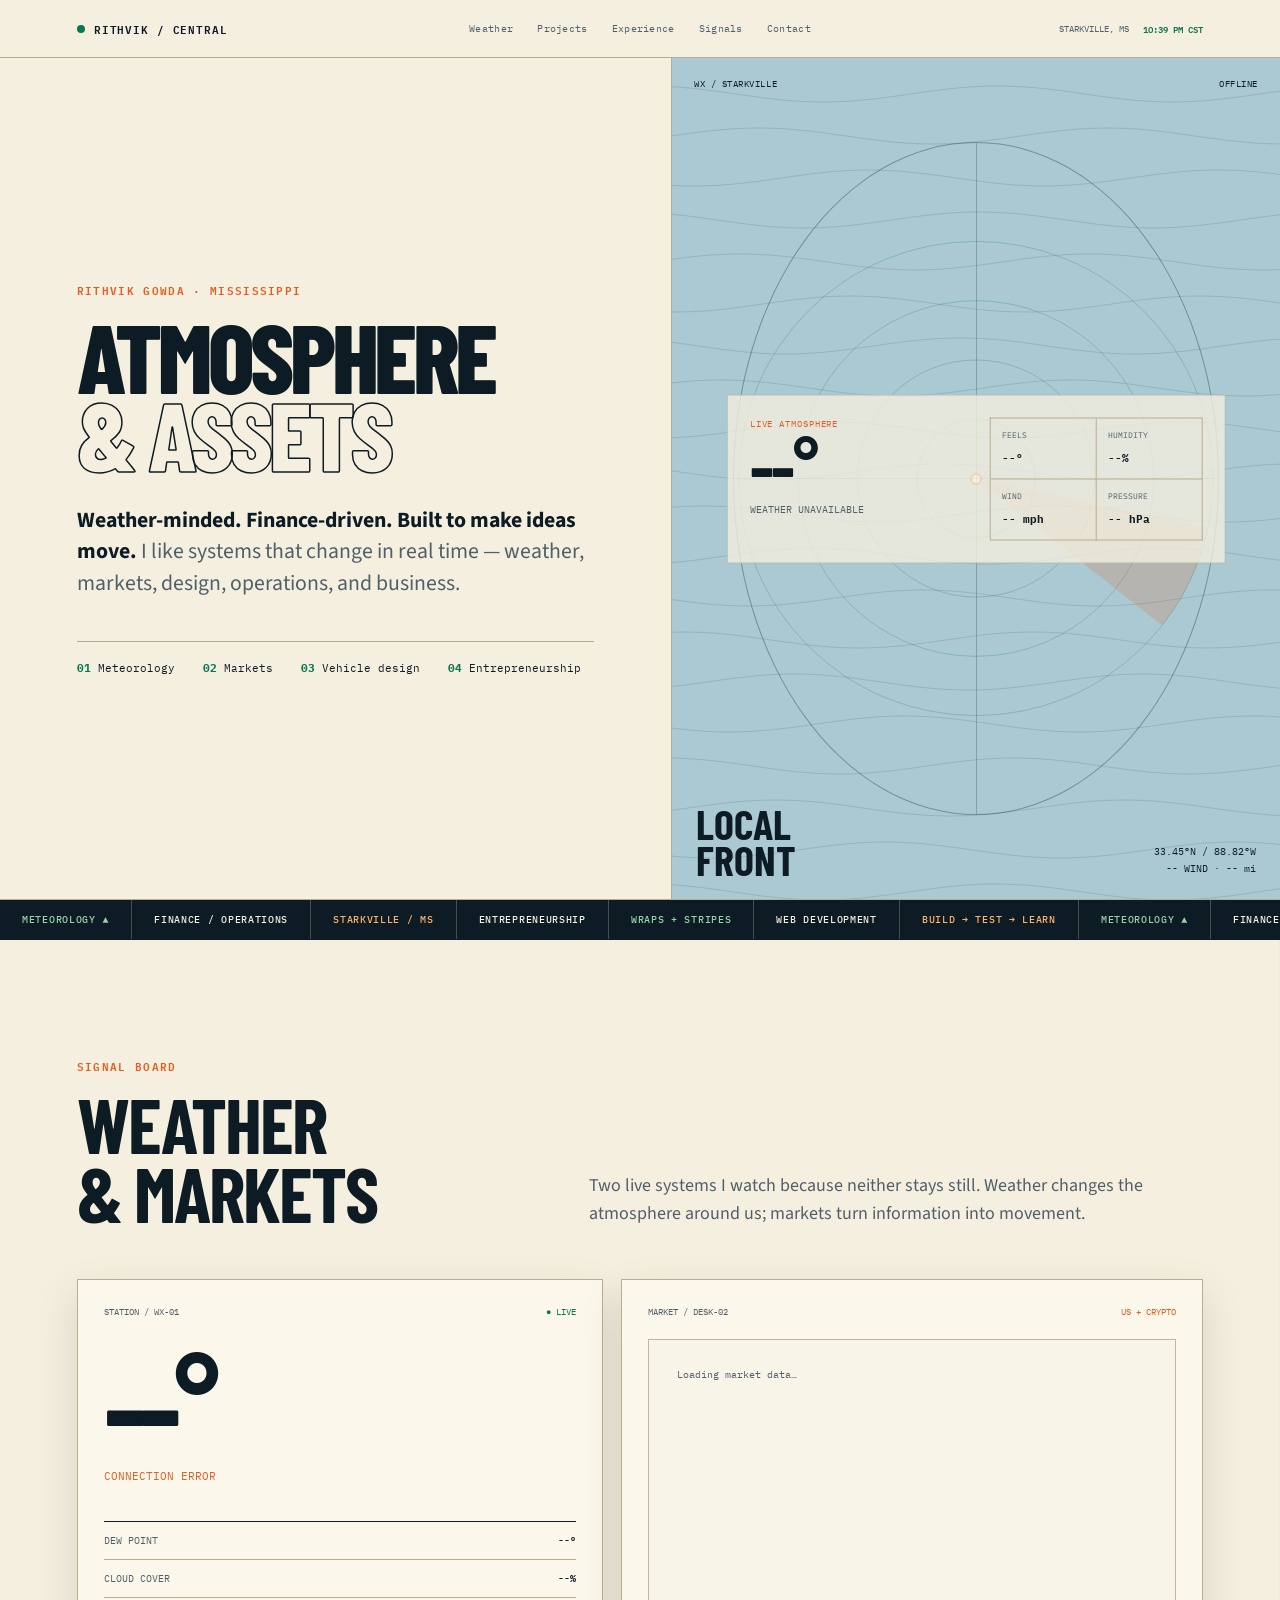
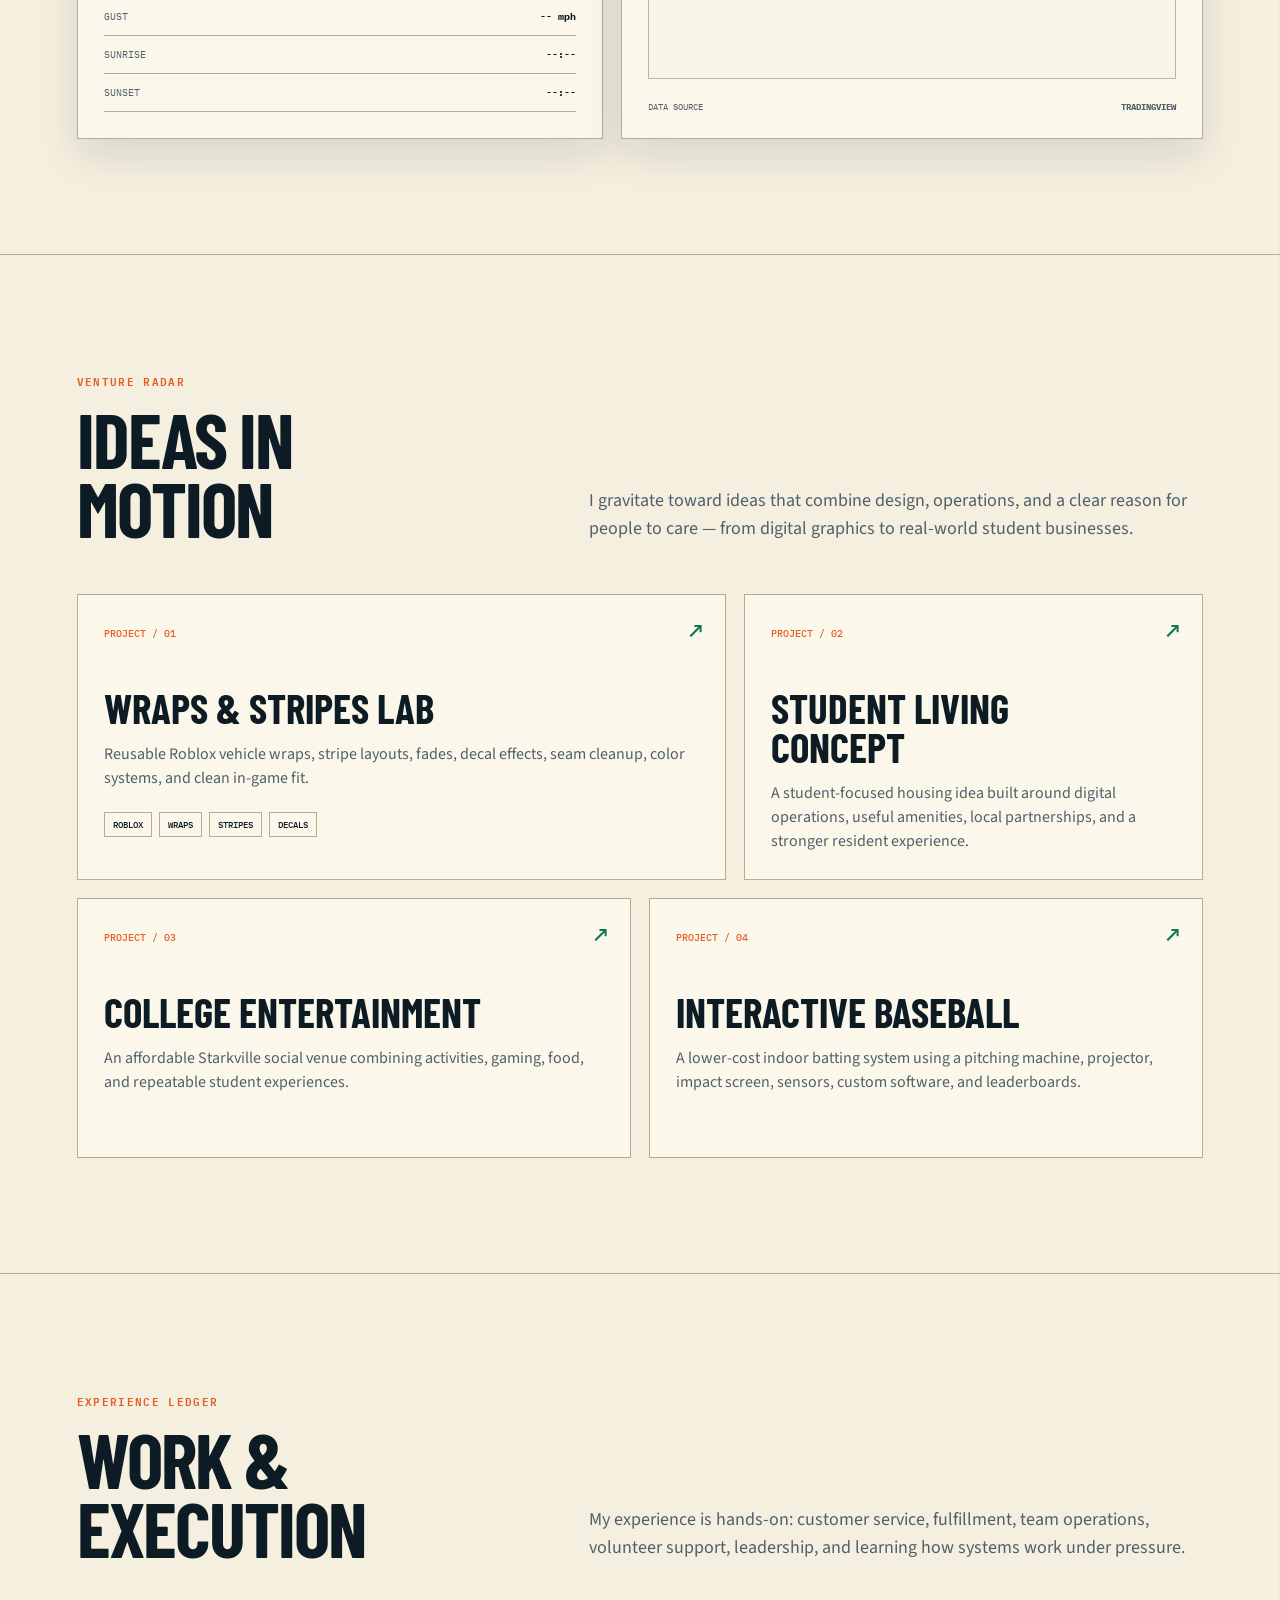
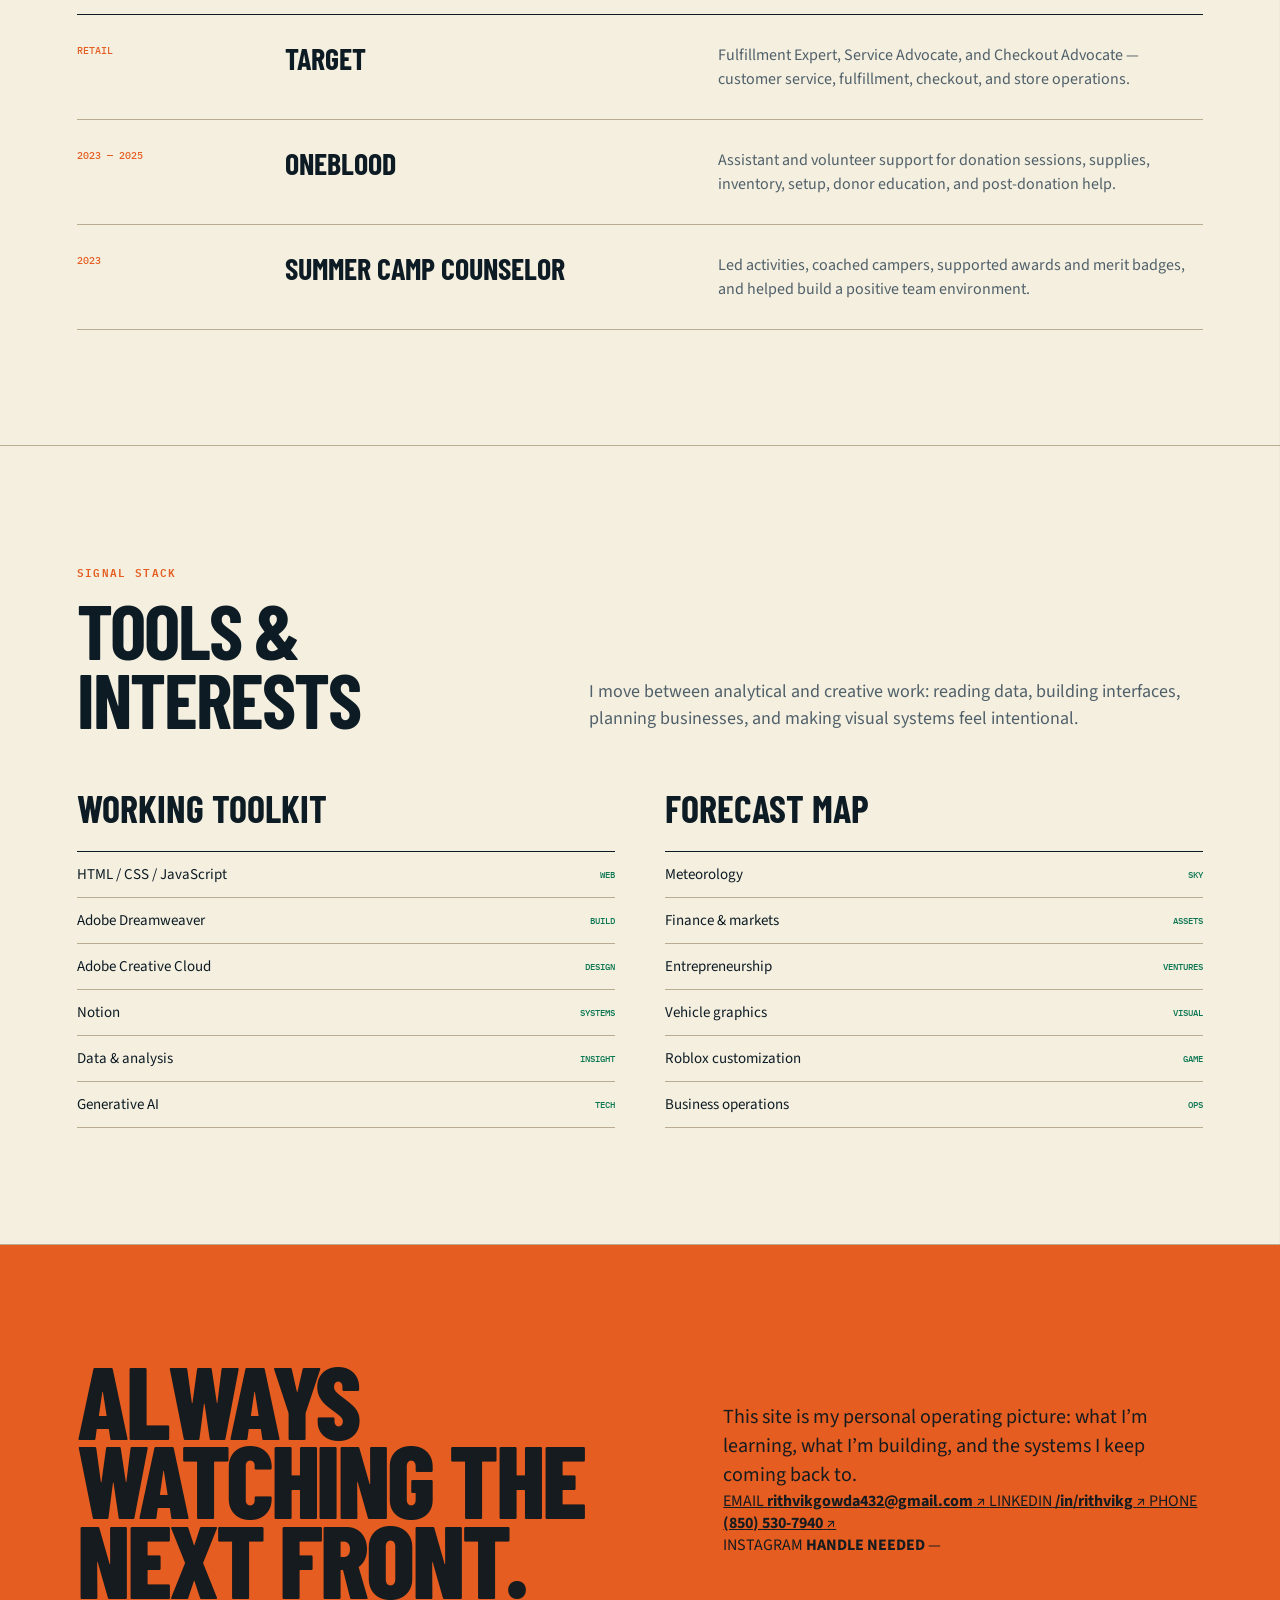
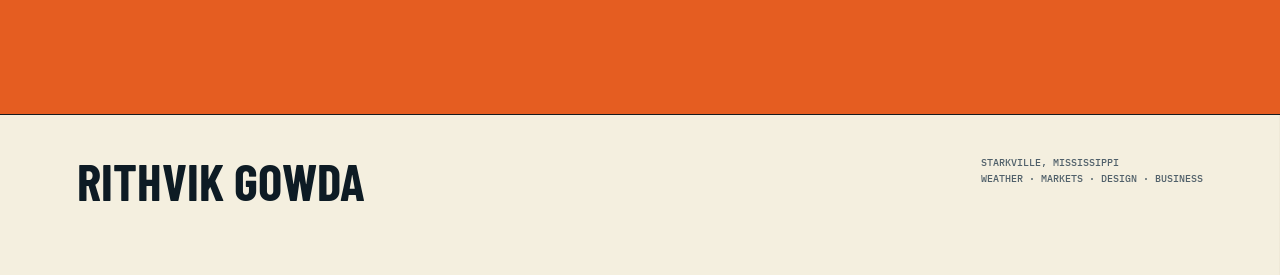
==== commit 6a3bd18a: "Add contact details and verified LinkedIn" ====
--- a/index.html
+++ b/index.html
@@ -10,7 +10,7 @@
   <link rel="preconnect" href="https://fonts.googleapis.com">
   <link rel="preconnect" href="https://fonts.gstatic.com" crossorigin>
   <link
-    href="https://fonts.googleapis.com/css2?family=Barlow+Condensed:wght@500;600;700;800&family=IBM+Plex+Mono:wght@400;500;600&family=Source+Sans+3:wght@400;500;600;700&display=swap"
+    href="https://fonts.googleapis.com/css2?family=Barlow+Condensed:wght@500;600;700;800&family=IBM+Plex+Mono:wght@400;500;600&family=Source+Sans+3:wght@400;500;600;700&display=block"
     rel="stylesheet"
   >
 
@@ -360,9 +360,36 @@
           I’m building, and the systems I keep coming back to.
         </p>
 
-        <a class="contact-link" href="mailto:YOUR_EMAIL_HERE">
-          CONTACT / EMAIL ↗
-        </a>
+        <div class="contact-stack" aria-label="Contact and social links">
+          <a class="contact-social" href="mailto:rithvikgowda432@gmail.com">
+            <span>EMAIL</span>
+            <strong>rithvikgowda432@gmail.com</strong>
+            <span aria-hidden="true">↗</span>
+          </a>
+
+          <a
+            class="contact-social"
+            href="https://www.linkedin.com/in/rithvikg"
+            target="_blank"
+            rel="noreferrer"
+          >
+            <span>LINKEDIN</span>
+            <strong>/in/rithvikg</strong>
+            <span aria-hidden="true">↗</span>
+          </a>
+
+          <a class="contact-social" href="tel:+18505307940">
+            <span>PHONE</span>
+            <strong>(850) 530-7940</strong>
+            <span aria-hidden="true">↗</span>
+          </a>
+
+          <div class="contact-social contact-social-pending" aria-label="Instagram handle pending confirmation">
+            <span>INSTAGRAM</span>
+            <strong>HANDLE NEEDED</strong>
+            <span aria-hidden="true">—</span>
+          </div>
+        </div>
       </div>
     </section>
   </main>
--- a/css/style.css
+++ b/css/style.css
@@ -1,3534 +1,1369 @@
-/* ==================================================
-   MASTER DESIGN SYSTEM
-================================================== */
-
-:root {
-
-  --background: #0b0c0e;
-
-  --background-soft: #0f1114;
-
-  --panel: #111316;
-
-  --panel-hover: #15181c;
-
-  --border: #292c31;
-
-  --border-hover: #40444c;
-
-  --text: #f1efe9;
-
-  --muted: #8c929d;
-
-  --muted-dark: #626873;
-
-  --weather: #68bce2;
-
-  --money: #79c990;
-
-  --game: #d6b66c;
-
-  --danger: #d47c7c;
-
-  --page-width: 1600px;
-
-}
-
-
-/* ==================================================
-   RESET / STABILITY
-================================================== */
-
-* {
-
-  box-sizing: border-box;
-
-}
-
-
-html {
-
-  width: 100%;
-
-  max-width: 100%;
-
-  scroll-behavior: auto;
-
-  scrollbar-gutter: stable;
-
-  overscroll-behavior-y: none;
-
-}
-
-
-body {
-
-  width: 100%;
-
-  max-width: 100%;
-
-  min-height: 100vh;
-
-  margin: 0;
-
-  overflow-x: hidden;
-
-  background:
-    var(--background);
-
-  color:
-    var(--text);
-
-  font-family:
-    Arial,
-    Helvetica,
-    sans-serif;
-
-  transition:
-    background 0.6s ease;
-
-}
-
-
-body.command-open {
-
-  overflow:
-    hidden;
-
-}
-
-
-button,
-input {
-
-  font:
-    inherit;
-
-}
-
-
-button,
-a {
-
-  -webkit-tap-highlight-color:
-    transparent;
-
-}
-
-
-a {
-
-  color:
-    inherit;
-
-  text-decoration:
-    none;
-
-}
-
-
-/* Prevent large content from causing horizontal reflow */
-
-img,
-video,
-iframe {
-
-  max-width:
-    100%;
-
-}
-
-
-/* ==================================================
-   SECTION SCROLL OFFSETS
-================================================== */
-
-#home,
-#about,
-#projects,
-#ventures,
-#experience,
-#now,
-#contact {
-
-  scroll-margin-top:
-    80px;
-
-}
-
-
-/* ==================================================
-   SCROLLBAR
-================================================== */
-
-::-webkit-scrollbar {
-
-  width:
-    8px;
-
-}
-
-
-::-webkit-scrollbar-track {
-
-  background:
-    var(--background);
-
-}
-
-
-::-webkit-scrollbar-thumb {
-
-  background:
-    #34383f;
-
-}
-
-
-::-webkit-scrollbar-thumb:hover {
-
-  background:
-    #4a4f58;
-
-}
-
-
-/* ==================================================
-   WEATHER EFFECT LAYER
-================================================== */
-
-.weather-fx {
-
-  position:
-    fixed;
-
-  inset:
-    0;
-
-  z-index:
-    999;
-
-  pointer-events:
-    none;
-
-  opacity:
-    0;
-
-}
-
-
-/* ==================================================
-   TOP BAR
-================================================== */
-
-.topbar {
-
-  position:
-    sticky;
-
-  top:
-    0;
-
-  z-index:
-    500;
-
-  height:
-    64px;
-
-  display:
-    grid;
-
-  grid-template-columns:
-    1fr auto 1fr;
-
-  align-items:
-    center;
-
-  padding:
-    0 28px;
-
-  background:
-    #0b0c0e;
-
-  border-bottom:
-    1px solid
-    var(--border);
-
-}
-
-
-.logo {
-
-  justify-self:
-    start;
-
-  font-family:
-    monospace;
-
-  font-size:
-    18px;
-
-  font-weight:
-    700;
-
-}
-
-
-.desktop-nav {
-
-  display:
-    flex;
-
-  align-items:
-    center;
-
-  gap:
-    28px;
-
-}
-
-
-.desktop-nav a {
-
-  font-family:
-    monospace;
-
-  font-size:
-    10px;
-
-  letter-spacing:
-    1px;
-
-  color:
-    var(--muted);
-
-  transition:
-    color 0.15s ease;
-
-}
-
-
-.desktop-nav a:hover {
-
-  color:
-    var(--text);
-
-}
-
-
-.top-status {
-
-  justify-self:
-    end;
-
-  display:
-    flex;
-
-  align-items:
-    center;
-
-  gap:
-    18px;
-
-  font-family:
-    monospace;
-
-  font-size:
-    10px;
-
-  color:
-    var(--muted);
-
-}
-
-
-.online-status {
-
-  color:
-    var(--money);
-
-}
-
-
-.command-button {
-
-  padding:
-    6px 9px;
-
-  border:
-    1px solid
-    var(--border);
-
-  background:
-    transparent;
-
-  color:
-    var(--muted);
-
-  font-family:
-    monospace;
-
-  font-size:
-    9px;
-
-  cursor:
-    pointer;
-
-  transition:
-    color 0.15s ease,
-    border-color 0.15s ease,
-    background 0.15s ease;
-
-}
-
-
-.command-button:hover {
-
-  color:
-    var(--text);
-
-  border-color:
-    var(--border-hover);
-
-  background:
-    var(--panel);
-
-}
-
-
-/* ==================================================
-   MAIN
-================================================== */
-
-main {
-
-  width:
-    100%;
-
-}
-
-
-/* ==================================================
-   HOME / CONTROL CENTER
-================================================== */
-
-.control-center {
-
-  width:
-    min(
-      100%,
-      var(--page-width)
-    );
-
-  margin:
-    0 auto;
-
-  padding:
-    12px;
-
-  display:
-    grid;
-
-  grid-template-columns:
-    minmax(
-      0,
-      1.7fr
-    )
-    minmax(
-      360px,
-      0.8fr
-    );
-
-  gap:
-    12px;
-
-  align-items:
-    start;
-
-}
-
-
-/* ==================================================
-   RIGHT-HAND DASHBOARD STACK
-================================================== */
-
-.dashboard-stack {
-
-  min-width:
-    0;
-
-  display:
-    flex;
-
-  flex-direction:
-    column;
-
-  gap:
-    12px;
-
-}
-
-
-/* ==================================================
-   PANELS
-================================================== */
-
-.panel {
-
-  position:
-    relative;
-
-  min-width:
-    0;
-
-  overflow:
-    hidden;
-
-  padding:
-    26px;
-
-  background:
-    rgba(
-      17,
-      19,
-      22,
-      0.96
-    );
-
-  border:
-    1px solid
-    var(--border);
-
-  transition:
-    background 0.15s ease,
-    border-color 0.15s ease,
-    box-shadow 0.15s ease;
-
-}
-
-
-.panel:hover {
-
-  background:
-    rgba(
-      21,
-      24,
-      28,
-      0.98
-    );
-
-  border-color:
-    var(--border-hover);
-
-  box-shadow:
-    0 8px 30px
-    rgba(
-      0,
-      0,
-      0,
-      0.16
-    );
-
-}
-
-
-.panel-label {
-
-  display:
-    flex;
-
-  align-items:
-    center;
-
-  justify-content:
-    space-between;
-
-  gap:
-    20px;
-
-  font-family:
-    monospace;
-
-  font-size:
-    10px;
-
-  letter-spacing:
-    1.3px;
-
-  color:
-    var(--muted);
-
-}
-
-
-.panel-footer {
-
-  margin-top:
-    auto;
-
-  padding-top:
-    20px;
-
-  display:
-    flex;
-
-  justify-content:
-    space-between;
-
-  gap:
-    10px;
-
-  border-top:
-    1px solid
-    var(--border);
-
-  font-family:
-    monospace;
-
-  font-size:
-    9px;
-
-  letter-spacing:
-    0.8px;
-
-  color:
-    var(--muted-dark);
-
-}
-
-
-/* ==================================================
-   HERO
-================================================== */
-
-.hero {
-
-  height:
-    calc(
-      100vh - 88px
-    );
-
-  min-height:
-    650px;
-
-  display:
-    grid;
-
-  grid-template-rows:
-    auto 1fr auto;
-
-}
-
-
-@supports (
-  height: 100svh
-) {
-
-  .hero {
-
-    height:
-      calc(
-        100svh - 88px
-      );
-
-  }
-
-}
-
-
-.hero-content {
-
-  align-self:
-    center;
-
-  margin:
-    0;
-
-}
-
-
-.eyebrow {
-
-  margin:
-    0 0 22px;
-
-  font-family:
-    monospace;
-
-  font-size:
-    11px;
-
-  letter-spacing:
-    2px;
-
-  color:
-    var(--muted);
-
-}
-
-
-.hero h1 {
-
-  margin:
-    0;
-
-  max-width:
-    100%;
-
-  font-size:
-    clamp(
-      82px,
-      9vw,
-      165px
-    );
-
-  line-height:
-    0.78;
-
-  letter-spacing:
-    -0.052em;
-
-  font-weight:
-    600;
-
-}
-
-
-.hero-description {
-
-  max-width:
-    560px;
-
-  margin:
-    32px 0 0;
-
-  color:
-    var(--muted);
-
-  font-size:
-    18px;
-
-  line-height:
-    1.65;
-
-}
-
-
-.hero-actions {
-
-  display:
-    flex;
-
-  flex-wrap:
-    wrap;
-
-  gap:
-    10px;
-
-  margin-top:
-    30px;
-
-}
-
-
-.primary-button,
-.secondary-button {
-
-  min-height:
-    44px;
-
-  display:
-    inline-flex;
-
-  align-items:
-    center;
-
-  justify-content:
-    center;
-
-  gap:
-    18px;
-
-  padding:
-    0 16px;
-
-  font-family:
-    monospace;
-
-  font-size:
-    10px;
-
-  letter-spacing:
-    0.6px;
-
-  cursor:
-    pointer;
-
-  transition:
-    background 0.15s ease,
-    color 0.15s ease,
-    border-color 0.15s ease;
-
-}
-
-
-.primary-button {
-
-  background:
-    var(--text);
-
-  color:
-    var(--background);
-
-  border:
-    1px solid
-    var(--text);
-
-}
-
-
-.secondary-button {
-
-  background:
-    transparent;
-
-  color:
-    var(--text);
-
-  border:
-    1px solid
-    var(--border);
-
-}
-
-
-.primary-button:hover {
-
-  background:
-    #dcdad4;
-
-}
-
-
-.secondary-button:hover {
-
-  background:
-    var(--panel-hover);
-
-  border-color:
-    var(--text);
-
-}
-
-
-.hero-footer {
-
-  display:
-    flex;
-
-  justify-content:
-    space-between;
-
-  padding-top:
-    20px;
-
-  border-top:
-    1px solid
-    var(--border);
-
-  font-family:
-    monospace;
-
-  font-size:
-    9px;
-
-  color:
-    var(--muted-dark);
-
-}
-
-
-/* ==================================================
-   WEATHER
-================================================== */
-
-.weather {
-
-  min-height:
-    470px;
-
-  display:
-    flex;
-
-  flex-direction:
-    column;
-
-}
-
-
-.live-indicator {
-
-  color:
-    var(--weather);
-
-}
-
-
-.weather-primary {
-
-  display:
-    flex;
-
-  align-items:
-    flex-end;
-
-  justify-content:
-    space-between;
-
-  gap:
-    20px;
-
-  margin-top:
-    18px;
-
-}
-
-
-.temperature {
-
-  font-size:
-    clamp(
-      64px,
-      5vw,
-      94px
-    );
-
-  line-height:
-    0.9;
-
-  letter-spacing:
-    -5px;
-
-  color:
-    var(--weather);
-
-}
-
-
-.weather-main-info {
-
-  display:
-    flex;
-
-  flex-direction:
-    column;
-
-  align-items:
-    flex-end;
-
-  gap:
-    5px;
-
-  padding-bottom:
-    5px;
-
-  font-family:
-    monospace;
-
-  font-size:
-    10px;
-
-}
-
-
-.weather-main-info strong {
-
-  font-weight:
-    normal;
-
-}
-
-
-.weather-main-info span {
-
-  color:
-    var(--muted);
-
-}
-
-
-.weather-details {
-
-  margin-top:
-    20px;
-
-}
-
-
-.data-row {
-
-  min-height:
-    27px;
-
-  display:
-    flex;
-
-  align-items:
-    center;
-
-  justify-content:
-    space-between;
-
-  gap:
-    20px;
-
-  border-bottom:
-    1px solid
-    var(--border);
-
-  font-family:
-    monospace;
-
-  font-size:
-    10px;
-
-}
-
-
-.data-row span {
-
-  color:
-    var(--muted);
-
-}
-
-
-.data-row strong {
-
-  font-weight:
-    normal;
-
-}
-
-
-.wind-direction {
-
-  display:
-    flex;
-
-  align-items:
-    center;
-
-  gap:
-    7px;
-
-}
-
-
-.wind-arrow {
-
-  display:
-    inline-block;
-
-  color:
-    var(--weather) !important;
-
-  font-size:
-    14px;
-
-  transition:
-    transform 0.8s ease;
-
-}
-
-
-/* ==================================================
-   MARKETS
-================================================== */
-
-.markets {
-
-  min-height:
-    390px;
-
-  display:
-    flex;
-
-  flex-direction:
-    column;
-
-  contain:
-    layout;
-
-}
-
-
-.market-live {
-
-  color:
-    var(--money);
-
-}
-
-
-.market-intro {
-
-  margin:
-    18px 0;
-
-  display:
-    flex;
-
-  justify-content:
-    space-between;
-
-  font-family:
-    monospace;
-
-  font-size:
-    10px;
-
-}
-
-
-.market-intro strong {
-
-  font-weight:
-    normal;
-
-}
-
-
-.market-intro span {
-
-  color:
-    var(--muted);
-
-}
-
-
-.tradingview-shell {
-
-  width:
-    100%;
-
-  height:
-    300px;
-
-  min-height:
-    300px;
-
-  max-height:
-    300px;
-
-  overflow:
-    hidden;
-
-  color-scheme:
-    dark;
-
-  --tv-widget-background-color:
-    transparent;
-
-  --tv-widget-text-color:
-    #f1efe9;
-
-}
-
-
-tv-tickers {
-
-  display:
-    block;
-
-  width:
-    100%;
-
-  height:
-    300px;
-
-  min-height:
-    300px;
-
-  max-height:
-    300px;
-
-}
-
-
-.market-placeholder {
-
-  padding:
-    30px 0;
-
-  color:
-    var(--muted);
-
-  font-family:
-    monospace;
-
-  font-size:
-    10px;
-
-}
-
-
-/* ==================================================
-   CURRENT FOCUS
-================================================== */
-
-.current-focus {
-
-  min-height:
-    250px;
-
-  display:
-    flex;
-
-  flex-direction:
-    column;
-
-}
-
-
-.focus-feature {
-
-  margin:
-    auto 0;
-
-}
-
-
-.focus-type {
-
-  margin:
-    0;
-
-  font-family:
-    monospace;
-
-  font-size:
-    9px;
-
-  letter-spacing:
-    1px;
-
-  color:
-    var(--game);
-
-}
-
-
-
-.focus-feature h2 {
-
-  margin:
-    10px 0 8px;
-
-  font-size:
-    clamp(
-      38px,
-      4vw,
-      58px
-    );
-
-  letter-spacing:
-    -3px;
-
-}
-
-
-.focus-feature p {
-
-  max-width:
-    450px;
-
-  margin:
-    0;
-
-  color:
-    var(--muted);
-
-  line-height:
-    1.55;
-
-}
-
-
-.text-link {
-
-  width:
-    fit-content;
-
-  margin-top:
-    20px;
-
-  padding-bottom:
-    4px;
-
-  border-bottom:
-    1px solid
-    var(--border);
-
-  font-family:
-    monospace;
-
-  font-size:
-    10px;
-
-}
-
-
-/* ==================================================
-   GENERAL PAGE SECTIONS
-================================================== */
-
-.page-section {
-
-  position:
-    relative;
-
-  width:
-    min(
-      100%,
-      var(--page-width)
-    );
-
-  margin:
-    0 auto;
-
-  display:
-    grid;
-
-  grid-template-columns:
-    110px
-    minmax(
-      0,
-      1fr
-    );
-
-  padding:
-    120px 30px;
-
-  border-top:
-    1px solid
-    var(--border);
-
-}
-
-
-.section-number {
-
-  padding-top:
-    6px;
-
-  font-family:
-    monospace;
-
-  font-size:
-    10px;
-
-  color:
-    var(--muted-dark);
-
-}
-
-
-.section-kicker {
-
-  margin:
-    0 0 20px;
-
-  font-family:
-    monospace;
-
-  font-size:
-    10px;
-
-  letter-spacing:
-    1.5px;
-
-  color:
-    var(--muted);
-
-}
-
-
-.section-title {
-
-  max-width:
-    100%;
-
-  margin:
-    0 0 70px;
-
-  font-size:
-    clamp(
-      52px,
-      6.4vw,
-      105px
-    );
-
-  line-height:
-    0.92;
-
-  letter-spacing:
-    -0.045em;
-
-  font-weight:
-    500;
-
-}
-
-
-.section-title span {
-
-  color:
-    var(--muted-dark);
-
-}
-
-
-/* ==================================================
-   ABOUT
-================================================== */
-
-.about-grid {
-
-  display:
-    grid;
-
-  grid-template-columns:
-    minmax(
-      280px,
-      0.8fr
-    )
-    minmax(
-      400px,
-      1.4fr
-    );
-
-  gap:
-    70px;
-
-}
-
-
-.about-copy {
-
-  color:
-    var(--muted);
-
-  font-size:
-    18px;
-
-  line-height:
-    1.7;
-
-}
-
-
-.about-copy p:first-child {
-
-  margin-top:
-    0;
-
-}
-
-
-.interest-grid {
-
-  display:
-    grid;
-
-  grid-template-columns:
-    1fr 1fr;
-
-  border-top:
-    1px solid
-    var(--border);
-
-  border-left:
-    1px solid
-    var(--border);
-
-}
-
-
-.interest-card {
-
-  min-height:
-    190px;
-
-  padding:
-    22px;
-
-  display:
-    flex;
-
-  flex-direction:
-    column;
-
-  border-right:
-    1px solid
-    var(--border);
-
-  border-bottom:
-    1px solid
-    var(--border);
-
-  transition:
-    background 0.15s ease;
-
-}
-
-
-.interest-card:hover {
-
-  background:
-    var(--panel);
-
-}
-
-
-.interest-card > span {
-
-  font-family:
-    monospace;
-
-  font-size:
-    9px;
-
-  color:
-    var(--muted-dark);
-
-}
-
-
-.interest-card strong {
-
-  margin-top:
-    auto;
-
-  font-size:
-    17px;
-
-}
-
-
-.interest-card p {
-
-  margin:
-    8px 0 0;
-
-  color:
-    var(--muted);
-
-  font-size:
-    13px;
-
-  line-height:
-    1.5;
-
-}
-
-
-/* ==================================================
-   PROJECTS
-================================================== */
-
-.projects-grid {
-
-  display:
-    grid;
-
-  grid-template-columns:
-    1.3fr 1fr;
-
-  gap:
-    12px;
-
-  align-items:
-    stretch;
-
-}
-
-
-.project-card {
-
-  min-width:
-    0;
-
-  min-height:
-    480px;
-
-  padding:
-    20px;
-
-  display:
-    flex;
-
-  flex-direction:
-    column;
-
-  border:
-    1px solid
-    var(--border);
-
-  background:
-    var(--panel);
-
-  transition:
-    border-color 0.15s ease,
-    box-shadow 0.15s ease,
-    background 0.15s ease;
-
-}
-
-
-.project-card:hover {
-
-  border-color:
-    var(--border-hover);
-
-  background:
-    var(--panel-hover);
-
-  box-shadow:
-    0 10px 35px
-    rgba(
-      0,
-      0,
-      0,
-      0.18
-    );
-
-}
-
-
-.project-card-large {
-
-  grid-row:
-    span 2;
-
-  min-height:
-    650px;
-
-}
-
-
-.project-card-top {
-
-  display:
-    flex;
-
-  justify-content:
-    space-between;
-
-  font-family:
-    monospace;
-
-  font-size:
-    9px;
-
-  letter-spacing:
-    1px;
-
-  color:
-    var(--muted);
-
-}
-
-
-.project-status {
-
-  color:
-    var(--money);
-
-}
-
-
-.project-visual {
-
-  position:
-    relative;
-
-  min-height:
-    230px;
-
-  margin:
-    20px 0;
-
-  overflow:
-    hidden;
-
-  background:
-    #0c0e10;
-
-  border:
-    1px solid
-    var(--border);
-
-}
-
-
-.project-card-large
-.project-visual {
-
-  flex:
-    1;
-
-}
-
-
-.wraps-visual {
-
-  display:
-    flex;
-
-  align-items:
-    center;
-
-  justify-content:
-    center;
-
-}
-
-
-.stripe {
-
-  position:
-    absolute;
-
-  width:
-    140%;
-
-  height:
-    22px;
-
-  transform:
-    rotate(
-      -24deg
-    );
-
-}
-
-
-.stripe-one {
-
-  background:
-    rgba(
-      214,
-      182,
-      108,
-      0.85
-    );
-
-  translate:
-    0 -45px;
-
-}
-
-
-.stripe-two {
-
-  background:
-    rgba(
-      104,
-      188,
-      226,
-      0.8
-    );
-
-}
-
-
-.stripe-three {
-
-  background:
-    rgba(
-      121,
-      201,
-      144,
-      0.75
-    );
-
-  translate:
-    0 45px;
-
-}
-
-
-.wraps-title {
-
-  position:
-    absolute;
-
-  left:
-    50%;
-
-  top:
-    50%;
-
-  transform:
-    translate(
-      -50%,
-      -50%
-    );
-
-  font-size:
-    clamp(
-      55px,
-      7vw,
-      110px
-    );
-
-  font-weight:
-    700;
-
-  letter-spacing:
-    -0.07em;
-
-  color:
-    var(--text);
-
-}
-
-
-.weather-visual {
-
-  display:
-    flex;
-
-  flex-direction:
-    column;
-
-  align-items:
-    center;
-
-  justify-content:
-    center;
-
-  color:
-    var(--weather);
-
-}
-
-
-.weather-visual-number {
-
-  font-size:
-    80px;
-
-  letter-spacing:
-    -5px;
-
-}
-
-
-.weather-visual > span {
-
-  margin-top:
-    10px;
-
-  font-family:
-    monospace;
-
-  font-size:
-    9px;
-
-  letter-spacing:
-    1px;
-
-}
-
-
-.fx-visual {
-
-  display:
-    flex;
-
-  align-items:
-    center;
-
-  justify-content:
-    center;
-
-}
-
-
-.fx-line {
-
-  position:
-    absolute;
-
-  width:
-    160%;
-
-  height:
-    18px;
-
-  transform:
-    rotate(
-      -18deg
-    );
-
-}
-
-
-.fx-line-1 {
-
-  background:
-    linear-gradient(
-      90deg,
-      transparent,
-      rgba(
-        104,
-        188,
-        226,
-        0.9
-      ),
-      transparent
-    );
-
-  translate:
-    0 -55px;
-
-}
-
-
-.fx-line-2 {
-
-  background:
-    linear-gradient(
-      90deg,
-      transparent,
-      rgba(
-        214,
-        182,
-        108,
-        0.9
-      ),
-      transparent
-    );
-
-}
-
-
-.fx-line-3 {
-
-  background:
-    linear-gradient(
-      90deg,
-      transparent,
-      rgba(
-        121,
-        201,
-        144,
-        0.9
-      ),
-      transparent
-    );
-
-  translate:
-    0 55px;
-
-}
-
-
-.project-card-content {
-
-  margin-top:
-    auto;
-
-}
-
-
-.project-card-content h3 {
-
-  margin:
-    0;
-
-  font-size:
-    30px;
-
-}
-
-
-.project-card-content p {
-
-  max-width:
-    600px;
-
-  color:
-    var(--muted);
-
-  line-height:
-    1.6;
-
-}
-
-
-.project-tags {
-
-  display:
-    flex;
-
-  flex-wrap:
-    wrap;
-
-  gap:
-    6px;
-
-  margin-top:
-    20px;
-
-}
-
-
-.project-tags span {
-
-  padding:
-    5px 7px;
-
-  border:
-    1px solid
-    var(--border);
-
-  font-family:
-    monospace;
-
-  font-size:
-    8px;
-
-  color:
-    var(--muted);
-
-}
-
-
-/* ==================================================
-   VENTURES
-================================================== */
-
-.venture-list {
-
-  border-top:
-    1px solid
-    var(--border);
-
-}
-
-
-.venture-row {
-
-  display:
-    grid;
-
-  grid-template-columns:
-    80px
-    minmax(
-      0,
-      1fr
-    )
-    170px;
-
-  gap:
-    30px;
-
-  align-items:
-    start;
-
-  padding:
-    30px 0;
-
-  border-bottom:
-    1px solid
-    var(--border);
-
-  transition:
-    background 0.15s ease;
-
-}
-
-
-.venture-row:hover {
-
-  background:
-    rgba(
-      255,
-      255,
-      255,
-      0.015
-    );
-
-}
-
-
-.venture-number,
-.venture-location {
-
-  font-family:
-
-    monospace;
-
-  font-size:
-    9px;
-
-  color:
-    var(--muted);
-
-}
-
-
-.venture-location {
-
-  text-align:
-    right;
-
-}
-
-
-.venture-row h3 {
-
-  margin:
-    0;
-
-  font-size:
-    28px;
-
-}
-
-
-.venture-row p {
-
-  max-width:
-    700px;
-
-  margin:
-    10px 0 0;
-
-  color:
-    var(--muted);
-
-  line-height:
-    1.6;
-
-}
-
-
-/* ==================================================
-   EXPERIENCE
-================================================== */
-
-.timeline {
-
-  border-top:
-    1px solid
-    var(--border);
-
-}
-
-
-.timeline-row {
-
-  display:
-    grid;
-
-  grid-template-columns:
-    180px
-    minmax(
-      0,
-      1fr
-    );
-
-  gap:
-    40px;
-
-  padding:
-    35px 0;
-
-  border-bottom:
-    1px solid
-    var(--border);
-
-}
-
-
-.timeline-year {
-
-  font-family:
-    monospace;
-
-  font-size:
-    10px;
-
-  color:
-    var(--muted);
-
-}
-
-
-.timeline-row h3 {
-
-  margin:
-    0;
-
-  font-size:
-    28px;
-
-}
-
-
-.timeline-role {
-
-  margin:
-    6px 0 14px !important;
-
-  font-family:
-    monospace;
-
-  font-size:
-    10px !important;
-
-  color:
-    var(--game) !important;
-
-}
-
-
-.timeline-row p {
-
-  max-width:
-    680px;
-
-  margin:
-    0;
-
-  color:
-    var(--muted);
-
-  line-height:
-    1.6;
-
-}
-
-
-/* ==================================================
-   CURRENT STATUS
-================================================== */
-
-.now-section {
-
-  border-top:
-    1px solid
-    var(--border);
-
-  border-bottom:
-    1px solid
-    var(--border);
-
-}
-
-
-.now-label {
-
-  padding:
-    16px 28px;
-
-  font-family:
-    monospace;
-
-  font-size:
-    9px;
-
-  color:
-    var(--muted);
-
-}
-
-
-.now-marquee {
-
-  overflow:
-    hidden;
-
-  padding:
-    25px 0;
-
-  background:
-    var(--text);
-
-  color:
-    var(--background);
-
-}
-
-
-.marquee-track {
-
-  width:
-    100%;
-
-  padding:
-    10px 24px;
-
-  display:
-    flex;
-
-  flex-wrap:
-    wrap;
-
-  justify-content:
-    center;
-
-  gap:
-    18px 28px;
-
-  font-size:
-    clamp(
-      20px,
-      3vw,
-      42px
-    );
-
-  font-weight:
-    600;
-
-  letter-spacing:
-    -1px;
-
-  text-align:
-    center;
-
-}
-
-
-/* ==================================================
-   CONTACT
-================================================== */
-
-.contact-section {
-
-  min-height:
-    80vh;
-
-  padding:
-    100px
-    max(
-      30px,
-      calc(
-        (
-          100vw -
-          var(--page-width)
-        )
-        /
-        2
-      )
-    );
-
-  display:
-    flex;
-
-  flex-direction:
-    column;
-
-  justify-content:
-    center;
-
-}
-
-
-.contact-section h2 {
-
-  max-width:
-    1200px;
-
-  margin:
-    0;
-
-  font-size:
-    clamp(
-      64px,
-      8vw,
-      135px
-    );
-
-  line-height:
-    0.86;
-
-  letter-spacing:
-    -0.05em;
-
-}
-
-
-.contact-section h2 span {
-
-  color:
-    var(--muted-dark);
-
-}
-
-
-.contact-section > p {
-
-  max-width:
-    520px;
-
-  margin:
-    35px 0;
-
-  color:
-    var(--muted);
-
-  font-size:
-    17px;
-
-  line-height:
-    1.6;
-
-}
-
-
-.contact-button {
-
-  width:
-    fit-content;
-
-  padding:
-    13px 18px;
-
-  border:
-    1px solid
-    var(--text);
-
-  font-family:
-    monospace;
-
-  font-size:
-    10px;
-
-  transition:
-    background 0.15s ease,
-    color 0.15s ease;
-
-}
-
-
-.contact-button:hover {
-
-  background:
-    var(--text);
-
-  color:
-    var(--background);
-
-}
-
-
-.contact-footer {
-
-  margin-top:
-    100px;
-
-  padding-top:
-    20px;
-
-  display:
-    flex;
-
-  justify-content:
-    space-between;
-
-  border-top:
-    1px solid
-    var(--border);
-
-  font-family:
-    monospace;
-
-  font-size:
-    9px;
-
-  color:
-    var(--muted);
-
-}
-
-
-/* ==================================================
-   COMMAND CENTER
-================================================== */
-
-.command-overlay {
-
-  position:
-    fixed;
-
-  inset:
-    0;
-
-  z-index:
-    2000;
-
-  display:
-    flex;
-
-  align-items:
-    flex-start;
-
-  justify-content:
-    center;
-
-  padding-top:
-    12vh;
-
-  background:
-    rgba(
-      0,
-      0,
-      0,
-      0.82
-    );
-
-  opacity:
-    0;
-
-  visibility:
-    hidden;
-
-  transition:
-    opacity 0.15s ease,
-    visibility 0.15s ease;
-
-}
-
-
-.command-overlay.open {
-
-  opacity:
-    1;
-
-  visibility:
-    visible;
-
-}
-
-
-.command-center {
-
-  width:
-    min(
-      640px,
-      calc(
-        100vw - 32px
-      )
-    );
-
-  max-height:
-    70vh;
-
-  overflow:
-    hidden;
-
-  background:
-    #111316;
-
-  border:
-    1px solid
-    #40444c;
-
-  box-shadow:
-    0 30px 80px
-    rgba(
-      0,
-      0,
-      0,
-      0.45
-    );
-
-}
-
-
-.command-search-row {
-
-  height:
-    60px;
-
-  display:
-    grid;
-
-  grid-template-columns:
-    auto
-    1fr
-    auto;
-
-  align-items:
-    center;
-
-  gap:
-    12px;
-
-  padding:
-    0 18px;
-
-  border-bottom:
-    1px solid
-    var(--border);
-
-  font-family:
-    monospace;
-
-}
-
-
-.command-search-row > span {
-
-  color:
-    var(--weather);
-
-}
-
-
-.command-search-row input {
-
-  width:
-    100%;
-
-  border:
-    0;
-
-  outline:
-    0;
-
-  background:
-    transparent;
-
-  color:
-    var(--text);
-
-  font-family:
-    monospace;
-
-}
-
-
-.command-search-row input::placeholder {
-
-  color:
-    var(--muted-dark);
-
-}
-
-
-.command-search-row kbd {
-
-  padding:
-    4px 6px;
-
-  border:
-    1px solid
-    var(--border);
-
-  font-family:
-    monospace;
-
-  font-size:
-    8px;
-
-  color:
-    var(--muted);
-
-}
-
-
-.command-results {
-
-  max-height:
-    420px;
-
-  overflow-y:
-    auto;
-
-  padding:
-    8px;
-
-}
-
-
-.command-item {
-
-  width:
-    100%;
-
-  min-height:
-    46px;
-
-  display:
-    grid;
-
-  grid-template-columns:
-    36px
-    1fr
-    auto;
-
-  align-items:
-    center;
-
-  gap:
-    10px;
-
-  padding:
-    0 12px;
-
-  border:
-    0;
-
-  background:
-    transparent;
-
-  color:
-    var(--muted);
-
-  text-align:
-    left;
-
-  font-family:
-    monospace;
-
-  font-size:
-    10px;
-
-  cursor:
-    pointer;
-
-}
-
-
-.command-item:hover,
-.command-item.selected {
-
-  background:
-    #1b1e23;
-
-  color:
-    var(--text);
-
-}
-
-
-.command-icon {
-
-  color:
-    var(--weather);
-
-}
-
-
-.command-footer {
-
-  display:
-    flex;
-
-  gap:
-    20px;
-
-  padding:
-    10px 18px;
-
-  border-top:
-    1px solid
-    var(--border);
-
-  font-family:
-    monospace;
-
-  font-size:
-    8px;
-
-  color:
-    var(--muted-dark);
-
-}
-
-
-/* ==================================================
-   WEATHER THEMES
-================================================== */
-
-body.weather-clear {
-
-  background:
-    radial-gradient(
-      circle at 82% 5%,
-      rgba(
-        104,
-        188,
-        226,
-        0.11
-      ),
-      transparent 34%
-    ),
-    var(--background);
-
-}
-
-
-body.weather-cloudy {
-
-  background:
-    radial-gradient(
-      circle at 82% 5%,
-      rgba(
-        145,
-        153,
-        165,
-        0.11
-      ),
-      transparent 42%
-    ),
-    var(--background);
-
-}
-
-
-body.weather-rain {
-
-  background:
-    radial-gradient(
-      circle at 82% 5%,
-      rgba(
-        64,
-        96,
-        130,
-        0.16
-      ),
-      transparent 44%
-    ),
-    var(--background);
-
-}
-
-
-body.weather-snow {
-
-  background:
-    radial-gradient(
-      circle at 82% 5%,
-      rgba(
-        190,
-        215,
-        225,
-        0.12
-      ),
-      transparent 42%
-    ),
-    var(--background);
-
-}
-
-
-body.weather-storm {
-
-  background:
-    radial-gradient(
-      circle at 82% 5%,
-      rgba(
-        100,
-        78,
-        135,
-        0.18
-      ),
-      transparent 45%
-    ),
-    var(--background);
-
-}
-
-
-body.night-mode {
-
-  --background:
-    #08090c;
-
-  --panel:
-    #0e1014;
-
-}
-
-
-/* ==================================================
-   RAIN
-================================================== */
-
-body.weather-rain
-.weather-fx {
-
-  opacity:
-    0.12;
-
-  background-image:
-    repeating-linear-gradient(
-      115deg,
-      transparent 0,
-      transparent 18px,
-      rgba(
-        160,
-        200,
-        220,
-        0.8
-      ) 19px,
-      transparent 20px
-    );
-
-  background-size:
-    100px 100px;
-
-  animation:
-    rainMove
-    0.7s
-    linear
-    infinite;
-
-}
-
-
-@keyframes rainMove {
-
-  from {
-
-    background-position:
-      0 -100px;
-
-  }
-
-  to {
-
-    background-position:
-      -30px 100px;
-
-  }
-
-}
-
-
-/* ==================================================
-   SNOW
-================================================== */
-
-body.weather-snow
-.weather-fx {
-
-  opacity:
-    0.16;
-
-  background-image:
-    radial-gradient(
-      circle,
-      rgba(
-        255,
-        255,
-        255,
-        0.8
-      ) 1px,
-      transparent 1.5px
-    );
-
-  background-size:
-    55px 55px;
-
-  animation:
-    snowMove
-    8s
-    linear
-    infinite;
-
-}
-
-
-@keyframes snowMove {
-
-  from {
-
-    background-position:
-      0 -50px;
-
-  }
-
-  to {
-
-    background-position:
-      40px 100px;
-
-  }
-
-}
-
-
-/* ==================================================
-   STORM
-================================================== */
-
-body.weather-storm
-.weather-fx {
-
-  background:
-    rgba(
-      195,
-      205,
-      255,
-      0.18
-    );
-
-  animation:
-    lightningFlash
-    8s
-    infinite;
-
-}
-
-
-@keyframes lightningFlash {
-
-  0%,
-  92%,
-  100% {
-
-    opacity:
-      0;
-
-  }
-
-  93% {
-
-    opacity:
-      0.18;
-
-  }
-
-  94% {
-
-    opacity:
-      0;
-
-  }
-
-  95% {
-
-    opacity:
-      0.08;
-
-  }
-
-  96% {
-
-    opacity:
-      0;
-
-  }
-
-}
-
-
-/* ==================================================
-   WEATHER PANEL HIGHLIGHT
-================================================== */
-
-.panel-highlight {
-
-  animation:
-    panelHighlight
-    1.1s
-    ease;
-
-}
-
-
-@keyframes panelHighlight {
-
-  0%,
-  100% {
-
-    border-color:
-      var(--border);
-
-  }
-
-  40% {
-
-    border-color:
-      var(--weather);
-
-    box-shadow:
-      0 0 30px
-      rgba(
-        104,
-        188,
-        226,
-        0.12
-      );
-
-  }
-
-}
-
-
-/* ==================================================
-   TEXT RENDERING STABILITY
-================================================== */
-
-.hero h1,
-.hero-description,
-.section-title,
-.timeline-row,
-.venture-row,
-.project-card-content {
-
-  will-change:
-    auto;
-
-}
-
-
-/* ==================================================
-   SCROLL PERFORMANCE MODE
-================================================== */
-
-body.is-scrolling
-.weather-fx {
-
-  visibility:
-    hidden;
-
-}
-
-
-body.is-scrolling
-.panel,
-body.is-scrolling
-.project-card,
-body.is-scrolling
-.interest-card,
-body.is-scrolling
-.venture-row {
-
-  transition:
-    none !important;
-
-  box-shadow:
-    none !important;
-
-}
-
-
-body.is-scrolling
-.topbar {
-
-  box-shadow:
-    none !important;
-
-}
-
-
-/* ==================================================
-   TABLET
-================================================== */
-
-@media (
-  max-width: 1100px
-) {
-
-  .desktop-nav {
-
-    display:
-      none;
-
-  }
-
-
-  .topbar {
-
-    grid-template-columns:
-      auto 1fr;
-
-  }
-
-
-  .top-status {
-
-    justify-self:
-      end;
-
-  }
-
-
-  .control-center {
-
-    grid-template-columns:
-      1fr;
-
-  }
-
-
-  .hero {
-
-    height:
-      auto;
-
-    min-height:
-      70vh;
-
-  }
-
-
-  .dashboard-stack {
-
-    display:
-      grid;
-
-    grid-template-columns:
-      1fr 1fr;
-
-  }
-
-
-  .current-focus {
-
-    grid-column:
-      1 / -1;
-
-  }
-
-
-  .weather,
-  .markets {
-
-    min-height:
-      auto;
-
-  }
-
-
-  .about-grid {
-
-    grid-template-columns:
-      1fr;
-
-  }
-
-
-  .projects-grid {
-
-    grid-template-columns:
-      1fr;
-
-  }
-
-
-  .project-card-large {
-
-    min-height:
-      600px;
-
-  }
-
-}
-
-
-/* ==================================================
-   MOBILE
-================================================== */
-
-@media (
-  max-width: 760px
-) {
-
-  .topbar {
-
-    height:
-      58px;
-
-    padding:
-      0 15px;
-
-  }
-
-
-  .location-label,
-  .online-status {
-
-    display:
-      none;
-
-  }
-
-
-  .top-status {
-
-    gap:
-      10px;
-
-  }
-
-
-  .control-center {
-
-    display:
-      flex;
-
-    flex-direction:
-      column;
-
-    padding:
-      8px;
-
-  }
-
-
-  .dashboard-stack {
-
-    display:
-      flex;
-
-    flex-direction:
-      column;
-
-  }
-
-
-  .panel {
-
-    padding:
-      20px;
-
-  }
-
-
-  .hero {
-
-    min-height:
-      calc(
-        100vh - 74px
-      );
-
-  }
-
-
-  .hero h1 {
-
-    font-size:
-      clamp(
-        68px,
-        21vw,
-        108px
-      );
-
-    letter-spacing:
-      -4px;
-
-  }
-
-
-  .hero-description {
-
-    font-size:
-      16px;
-
-  }
-
-
-  .weather,
-  .markets,
-  .current-focus {
-
-    min-height:
-      auto;
-
-  }
-
-
-  .tradingview-shell,
-  tv-tickers {
-
-    height:
-      300px;
-
-    min-height:
-      300px;
-
-    max-height:
-      300px;
-
-  }
-
-
-  .weather-primary {
-
-    align-items:
-      flex-start;
-
-    flex-direction:
-      column;
-
-  }
-
-
-  .weather-main-info {
-
-    align-items:
-      flex-start;
-
-  }
-
-
-  .page-section {
-
-    grid-template-columns:
-      1fr;
-
-    padding:
-      80px 20px;
-
-  }
-
-
-  .section-number {
-
-    margin-bottom:
-      20px;
-
-  }
-
-
-  .section-title {
-
-    margin-bottom:
-      45px;
-
-    font-size:
-      clamp(
-        46px,
-        14vw,
-        72px
-      );
-
-    line-height:
-      0.94;
-
-  }
-
-
-  .interest-grid {
-
-    grid-template-columns:
-      1fr;
-
-  }
-
-
-  .project-card-large {
-
-    min-height:
-      520px;
-
-  }
-
-
-  .venture-row {
-
-    grid-template-columns:
-      45px 1fr;
-
-  }
-
-
-  .venture-location {
-
-    display:
-      none;
-
-  }
-
-
-  .timeline-row {
-
-    grid-template-columns:
-      1fr;
-
-    gap:
-      10px;
-
-  }
-
-
-  .contact-section {
-
-    padding:
-      80px 20px;
-
-  }
-
-
-  .contact-section h2 {
-
-    font-size:
-      clamp(
-        56px,
-        17vw,
-        90px
-      );
-
-  }
-
-
-  .command-footer {
-
-    display:
-      none;
-
-  }
-
-}
-
-
-/* ==================================================
-   REDUCED MOTION ACCESSIBILITY
-================================================== */
-
-@media (
-  prefers-reduced-motion: reduce
-) {
-
-  html {
-
-    scroll-behavior:
-      auto;
-
-  }
-
-
-  *,
-  *::before,
-  *::after {
-
-    animation-duration:
-      0.01ms !important;
-
-    animation-iteration-count:
-      1 !important;
-
-    transition-duration:
-      0.01ms !important;
-
-  }
-
-
-  .weather-fx {
-
-    animation:
-      none !important;
-
-  }
-
+:root {
+  color-scheme: light dark;
+
+  --paper: #f4efdf;
+  --paper-2: #e9e0ca;
+  --ink: #0d1b24;
+  --muted: #50606a;
+  --line: #b9ad91;
+
+  --orange: #e55d21;
+  --orange-2: #ffb36a;
+
+  --green: #0b7652;
+  --green-2: #9bd2a8;
+
+  --sky: #aac9d2;
+  --panel: #fbf7eb;
+
+  --shadow: 0 16px 40px rgba(13, 27, 36, 0.12);
+  --nav: #f4efdf;
+
+  --page-pad: clamp(22px, 6vw, 90px);
+}
+
+@media (prefers-color-scheme: dark) {
+  :root {
+    --paper: #111c22;
+    --paper-2: #19272d;
+    --ink: #f4eedc;
+    --muted: #aeb9b8;
+    --line: #405158;
+
+    --orange: #ff7842;
+    --orange-2: #a94a27;
+
+    --green: #55bf8a;
+    --green-2: #1e5e48;
+
+    --sky: #263f49;
+    --panel: #17252b;
+
+    --shadow: 0 18px 48px rgba(0, 0, 0, 0.28);
+    --nav: #111c22;
+  }
+}
+
+
+/* ==================================================
+   BASE
+================================================== */
+
+* {
+  box-sizing: border-box;
+}
+
+html {
+  scroll-behavior: auto;
+  scroll-padding-top: 70px;
+}
+
+body {
+  margin: 0;
+  overflow-x: hidden;
+
+  background:
+    linear-gradient(
+      90deg,
+      transparent 0,
+      transparent calc(100% - 1px),
+      color-mix(in srgb, var(--line) 18%, transparent) 100%
+    ),
+    var(--paper);
+
+  color: var(--ink);
+
+  font-family:
+    "Source Sans 3",
+    Arial,
+    sans-serif;
+
+  text-rendering: optimizeLegibility;
+}
+
+a {
+  color: inherit;
+}
+
+button,
+input {
+  font: inherit;
+}
+
+img,
+video,
+iframe,
+canvas {
+  max-width: 100%;
+}
+
+::selection {
+  background: var(--orange);
+  color: #fff;
+}
+
+
+/* ==================================================
+   NAV
+================================================== */
+
+.nav {
+  position: sticky;
+  top: 0;
+  z-index: 20;
+
+  min-height: 58px;
+
+  display: grid;
+  grid-template-columns: 1fr auto 1fr;
+  align-items: center;
+
+  gap: 24px;
+
+  padding: 10px var(--page-pad);
+
+  background: var(--nav);
+
+  border-bottom: 1px solid var(--line);
+}
+
+.mark {
+  width: fit-content;
+
+  display: flex;
+  align-items: center;
+  gap: 9px;
+
+  text-decoration: none;
+
+  font-family: "IBM Plex Mono", monospace;
+  font-size: 11px;
+  font-weight: 600;
+  letter-spacing: 0.08em;
+}
+
+.pulse {
+  width: 8px;
+  height: 8px;
+
+  flex: 0 0 auto;
+
+  border-radius: 50%;
+
+  background: var(--green);
+
+  box-shadow:
+    0 0 0 0
+    color-mix(in srgb, var(--green) 35%, transparent);
+
+  animation: pulse 2.4s infinite;
+}
+
+.navlinks {
+  display: flex;
+  align-items: center;
+  justify-content: center;
+
+  gap: 24px;
+}
+
+.navlinks a {
+  text-decoration: none;
+
+  font-family: "IBM Plex Mono", monospace;
+  font-size: 10px;
+  letter-spacing: 0.03em;
+
+  color: var(--muted);
+
+  transition: color 0.16s ease;
+}
+
+.navlinks a:hover {
+  color: var(--orange);
+}
+
+.nav-meta {
+  justify-self: end;
+
+  display: flex;
+  align-items: center;
+  gap: 14px;
+
+  font-family: "IBM Plex Mono", monospace;
+  font-size: 9px;
+
+  color: var(--muted);
+}
+
+.nav-meta strong {
+  color: var(--green);
+  font-weight: 600;
+}
+
+
+/* ==================================================
+   HERO
+================================================== */
+
+.hero {
+  min-height: calc(100vh - 58px);
+
+  display: grid;
+  grid-template-columns:
+    minmax(0, 1.05fr)
+    minmax(390px, 0.95fr);
+
+  border-bottom: 1px solid var(--line);
+}
+
+.hero-copy {
+  min-width: 0;
+
+  padding:
+    clamp(54px, 8vw, 110px)
+    var(--page-pad);
+
+  display: flex;
+  flex-direction: column;
+  justify-content: center;
+
+  border-right: 1px solid var(--line);
+}
+
+.eyebrow,
+.label {
+  font:
+    600 11px/1.4
+    "IBM Plex Mono",
+    monospace;
+
+  letter-spacing: 0.12em;
+
+  text-transform: uppercase;
+
+  color: var(--orange);
+}
+
+h1 {
+  max-width: 100%;
+
+  margin: 20px 0 32px;
+
+  font-family:
+    "Barlow Condensed",
+    sans-serif;
+
+  font-size:
+    clamp(70px, 7.6vw, 118px);
+
+  font-weight: 800;
+
+  line-height: 0.8;
+
+  letter-spacing: -0.045em;
+
+  text-transform: uppercase;
+}
+
+.outline {
+  color: transparent;
+
+  -webkit-text-stroke:
+    1.5px
+    var(--ink);
+}
+
+.intro {
+  max-width: 680px;
+
+  margin: 0;
+
+  font-size:
+    clamp(17px, 1.7vw, 22px);
+
+  line-height: 1.45;
+
+  color: var(--muted);
+}
+
+.intro strong {
+  color: var(--ink);
+}
+
+.hero-meta {
+  margin-top: 42px;
+  padding-top: 19px;
+
+  display: flex;
+  flex-wrap: wrap;
+
+  gap: 15px 28px;
+
+  border-top: 1px solid var(--line);
+
+  font-family: "IBM Plex Mono", monospace;
+  font-size: 11px;
+}
+
+.hero-meta span {
+  display: flex;
+  gap: 7px;
+}
+
+.hero-meta b {
+  color: var(--green);
+}
+
+
+/* ==================================================
+   SKY / WEATHER PANEL
+================================================== */
+
+.sky-panel {
+  position: relative;
+
+  min-width: 0;
+  min-height: 610px;
+
+  overflow: hidden;
+
+  background: var(--sky);
+
+  isolation: isolate;
+}
+
+#sky {
+  position: absolute;
+  inset: 0;
+
+  z-index: 0;
+
+  width: 100%;
+  height: 100%;
+}
+
+.scope {
+  position: absolute;
+  inset: 10%;
+
+  z-index: 1;
+
+  display: grid;
+  place-items: center;
+
+  border:
+    1px solid
+    color-mix(in srgb, var(--ink) 34%, transparent);
+
+  border-radius: 50%;
+
+  pointer-events: none;
+}
+
+.scope::before,
+.scope::after {
+  content: "";
+
+  position: absolute;
+
+  background:
+    color-mix(in srgb, var(--ink) 24%, transparent);
+}
+
+.scope::before {
+  width: 1px;
+  height: 100%;
+}
+
+.scope::after {
+  width: 100%;
+  height: 1px;
+}
+
+.scope-dot {
+  width: 12px;
+  height: 12px;
+
+  border: 2px solid var(--orange);
+  border-radius: 50%;
+
+  background: var(--paper);
+}
+
+.sky-topline {
+  position: absolute;
+  z-index: 3;
+
+  top: 20px;
+  left: 22px;
+  right: 22px;
+
+  display: flex;
+  justify-content: space-between;
+
+  font-family: "IBM Plex Mono", monospace;
+  font-size: 9px;
+  letter-spacing: 0.06em;
+
+  color: var(--ink);
+}
+
+.sky-readout {
+  position: absolute;
+  z-index: 3;
+
+  top: 50%;
+  left: 50%;
+
+  width: min(82%, 520px);
+
+  transform: translate(-50%, -50%);
+
+  display: grid;
+  grid-template-columns: 1fr 1fr;
+
+  gap: 28px;
+
+  padding: 22px;
+
+  background:
+    color-mix(in srgb, var(--paper) 80%, transparent);
+
+  border:
+    1px solid
+    color-mix(in srgb, var(--ink) 22%, transparent);
+}
+
+.wx-kicker {
+  display: block;
+
+  margin-bottom: 4px;
+
+  font-family: "IBM Plex Mono", monospace;
+  font-size: 9px;
+  letter-spacing: 0.1em;
+
+  color: var(--orange);
+}
+
+.wx-temp {
+  display: block;
+
+  font:
+    700 72px/0.9
+    "Barlow Condensed",
+    sans-serif;
+
+  letter-spacing: -0.035em;
+}
+
+.wx-condition {
+  display: block;
+
+  margin-top: 6px;
+
+  font-family: "IBM Plex Mono", monospace;
+  font-size: 10px;
+
+  color: var(--muted);
+}
+
+.wx-grid {
+  display: grid;
+  grid-template-columns: 1fr 1fr;
+
+  border-top: 1px solid var(--line);
+  border-left: 1px solid var(--line);
+}
+
+.wx-grid div {
+  min-width: 0;
+
+  padding: 11px;
+
+  border-right: 1px solid var(--line);
+  border-bottom: 1px solid var(--line);
+}
+
+.wx-grid span {
+  display: block;
+
+  margin-bottom: 6px;
+
+  font-family: "IBM Plex Mono", monospace;
+  font-size: 8px;
+
+  color: var(--muted);
+}
+
+.wx-grid strong {
+  font-family: "IBM Plex Mono", monospace;
+  font-size: 11px;
+}
+
+.sky-caption {
+  position: absolute;
+  z-index: 3;
+
+  left: 24px;
+  right: 24px;
+  bottom: 22px;
+
+  display: flex;
+  align-items: end;
+  justify-content: space-between;
+
+  gap: 20px;
+
+  font-family: "IBM Plex Mono", monospace;
+  font-size: 10px;
+}
+
+.sky-caption strong {
+  font:
+    700 42px/0.86
+    "Barlow Condensed",
+    sans-serif;
+
+  text-transform: uppercase;
+}
+
+.sky-caption .time {
+  text-align: right;
+  line-height: 1.7;
+}
+
+
+/* ==================================================
+   TICKER
+================================================== */
+
+.ticker {
+  overflow: hidden;
+
+  background: var(--ink);
+  color: var(--paper);
+
+  border-bottom: 1px solid var(--ink);
+}
+
+.ticker-track {
+  width: max-content;
+
+  display: flex;
+
+  animation:
+    ticker 34s
+    linear
+    infinite;
+
+  will-change: transform;
+}
+
+.tick {
+  padding: 13px 22px;
+
+  white-space: nowrap;
+
+  border-right:
+    1px solid
+    color-mix(in srgb, var(--paper) 25%, transparent);
+
+  font:
+    500 10px
+    "IBM Plex Mono",
+    monospace;
+
+  letter-spacing: 0.07em;
+}
+
+.up {
+  color: var(--green-2);
+}
+
+.signal {
+  color: var(--orange-2);
+}
+
+
+/* ==================================================
+   SECTION SYSTEM
+================================================== */
+
+.page-section {
+  padding:
+    clamp(72px, 9vw, 120px)
+    var(--page-pad);
+
+  border-bottom: 1px solid var(--line);
+}
+
+.section-head {
+  margin-bottom: 52px;
+
+  display: grid;
+  grid-template-columns: 1fr 1.3fr;
+
+  gap: 40px;
+
+  align-items: end;
+}
+
+.section-head h2 {
+  margin: 12px 0 0;
+
+  font:
+    700 clamp(48px, 6vw, 84px)/0.9
+    "Barlow Condensed",
+    sans-serif;
+
+  letter-spacing: -0.025em;
+
+  text-transform: uppercase;
+}
+
+.section-head p {
+  max-width: 650px;
+
+  margin: 0;
+
+  font-size: 18px;
+  line-height: 1.55;
+
+  color: var(--muted);
+}
+
+
+/* ==================================================
+   SIGNAL BOARD
+================================================== */
+
+.instrument-grid {
+  display: grid;
+  grid-template-columns: 0.95fr 1.05fr;
+
+  gap: 18px;
+}
+
+.instrument {
+  min-width: 0;
+  min-height: 420px;
+
+  padding: 26px;
+
+  position: relative;
+  overflow: hidden;
+
+  background: var(--panel);
+
+  border: 1px solid var(--line);
+
+  box-shadow: var(--shadow);
+}
+
+.instrument-top,
+.instrument-foot {
+  display: flex;
+  justify-content: space-between;
+
+  gap: 18px;
+
+  font-family: "IBM Plex Mono", monospace;
+  font-size: 9px;
+
+  color: var(--muted);
+}
+
+.status-live {
+  color: var(--green);
+}
+
+.status-market {
+  color: var(--orange);
+}
+
+.instrument-number {
+  margin-top: 36px;
+
+  font:
+    700 clamp(84px, 10vw, 136px)/0.8
+    "Barlow Condensed",
+    sans-serif;
+
+  letter-spacing: -0.055em;
+}
+
+.instrument-condition {
+  margin-top: 12px;
+
+  font-family: "IBM Plex Mono", monospace;
+  font-size: 11px;
+
+  color: var(--orange);
+}
+
+.weather-table {
+  margin-top: 38px;
+
+  border-top: 1px solid var(--ink);
+}
+
+.weather-table div {
+  min-height: 38px;
+
+  display: flex;
+  align-items: center;
+  justify-content: space-between;
+
+  gap: 20px;
+
+  border-bottom: 1px solid var(--line);
+
+  font-family: "IBM Plex Mono", monospace;
+  font-size: 10px;
+}
+
+.weather-table span {
+  color: var(--muted);
+}
+
+.market-instrument {
+  display: flex;
+  flex-direction: column;
+}
+
+.market-frame {
+  flex: 1;
+
+  min-height: 310px;
+
+  margin: 22px 0;
+
+  overflow: hidden;
+
+  border:
+    1px solid
+    color-mix(in srgb, var(--line) 85%, transparent);
+
+  background:
+    color-mix(in srgb, var(--paper) 42%, transparent);
+}
+
+tv-tickers {
+  display: block;
+
+  width: 100%;
+  min-height: 300px;
+}
+
+.market-placeholder {
+  padding: 28px;
+
+  font-family: "IBM Plex Mono", monospace;
+  font-size: 10px;
+
+  color: var(--muted);
+}
+
+
+/* ==================================================
+   PROJECT LEDGER
+================================================== */
+
+.ledger {
+  display: grid;
+  grid-template-columns: repeat(12, 1fr);
+
+  gap: 18px;
+}
+
+.card {
+  position: relative;
+
+  min-width: 0;
+  min-height: 260px;
+
+  overflow: hidden;
+
+  padding: 26px;
+
+  background: var(--panel);
+
+  border: 1px solid var(--line);
+
+  transition:
+    border-color 0.18s ease,
+    box-shadow 0.18s ease,
+    background 0.18s ease;
+}
+
+.card:hover {
+  border-color: var(--orange);
+
+  background:
+    color-mix(in srgb, var(--panel) 92%, var(--orange) 8%);
+
+  box-shadow: var(--shadow);
+}
+
+.card.wide {
+  grid-column: span 7;
+}
+
+.card.narrow {
+  grid-column: span 5;
+}
+
+.card.half {
+  grid-column: span 6;
+}
+
+.card .index {
+  font:
+    500 10px
+    "IBM Plex Mono",
+    monospace;
+
+  color: var(--orange);
+}
+
+.card h3 {
+  max-width: 88%;
+
+  margin: 46px 0 14px;
+
+  font:
+    700 clamp(31px, 3.2vw, 46px)/0.95
+    "Barlow Condensed",
+    sans-serif;
+
+  text-transform: uppercase;
+}
+
+.card p {
+  max-width: 600px;
+
+  margin: 0;
+
+  font-size: 16px;
+  line-height: 1.5;
+
+  color: var(--muted);
+}
+
+.card .tagrow {
+  margin-top: 22px;
+
+  display: flex;
+  flex-wrap: wrap;
+
+  gap: 7px;
+}
+
+.tag {
+  padding: 6px 8px;
+
+  border: 1px solid var(--line);
+
+  font:
+    500 9px
+    "IBM Plex Mono",
+    monospace;
+
+  text-transform: uppercase;
+}
+
+.arrow {
+  position: absolute;
+  top: 20px;
+  right: 22px;
+
+  font:
+    500 23px
+    "IBM Plex Mono",
+    monospace;
+
+  color: var(--green);
+}
+
+
+/* ==================================================
+   EXPERIENCE
+================================================== */
+
+.timeline {
+  margin-top: 12px;
+
+  border-top: 1px solid var(--ink);
+}
+
+.job {
+  padding: 28px 0;
+
+  display: grid;
+  grid-template-columns: 180px 1fr 1.2fr;
+
+  gap: 28px;
+
+  align-items: start;
+
+  border-bottom: 1px solid var(--line);
+}
+
+.job time {
+  font:
+    500 10px/1.5
+    "IBM Plex Mono",
+    monospace;
+
+  color: var(--orange);
+}
+
+.job h3 {
+  margin: 0;
+
+  font:
+    700 30px/1
+    "Barlow Condensed",
+    sans-serif;
+
+  text-transform: uppercase;
+}
+
+.job p {
+  margin: 0;
+
+  line-height: 1.5;
+
+  color: var(--muted);
+}
+
+
+/* ==================================================
+   SIGNALS / SKILLS
+================================================== */
+
+.skills-grid {
+  display: grid;
+  grid-template-columns: 1fr 1fr;
+
+  gap: 50px;
+}
+
+.skillgroup h3 {
+  margin: 0 0 20px;
+
+  font:
+    700 38px
+    "Barlow Condensed",
+    sans-serif;
+
+  text-transform: uppercase;
+}
+
+.skill-list {
+  margin: 0;
+  padding: 0;
+
+  list-style: none;
+
+  border-top: 1px solid var(--ink);
+}
+
+.skill-list li {
+  min-height: 46px;
+
+  padding: 12px 0;
+
+  display: flex;
+  align-items: center;
+  justify-content: space-between;
+
+  gap: 20px;
+
+  border-bottom: 1px solid var(--line);
+
+  font-size: 15px;
+}
+
+.skill-list code {
+  font:
+    500 9px
+    "IBM Plex Mono",
+    monospace;
+
+  color: var(--green);
+}
+
+
+/* ==================================================
+   CONTACT BAND
+================================================== */
+
+.signal-band {
+  padding:
+    clamp(70px, 9vw, 115px)
+    var(--page-pad);
+
+  display: grid;
+  grid-template-columns: 1.1fr 0.9fr;
+
+  gap: 60px;
+
+  align-items: center;
+
+  background: var(--orange);
+
+  color: #151b1e;
+
+  border-bottom: 1px solid #151b1e;
+}
+
+.signal-band h2 {
+  margin: 0;
+
+  font:
+    800 clamp(60px, 8vw, 116px)/0.78
+    "Barlow Condensed",
+    sans-serif;
+
+  letter-spacing: -0.03em;
+
+  text-transform: uppercase;
+}
+
+.signal-band p {
+  margin: 0;
+
+  font-size: 20px;
+  line-height: 1.45;
+}
+
+.contact-link {
+  width: fit-content;
+
+  margin-top: 26px;
+
+  display: inline-flex;
+
+  padding: 11px 14px;
+
+  text-decoration: none;
+
+  border: 1px solid #151b1e;
+
+  font:
+    600 10px
+    "IBM Plex Mono",
+    monospace;
+
+  letter-spacing: 0.08em;
+
+  transition:
+    background 0.16s ease,
+    color 0.16s ease;
+}
+
+.contact-link:hover {
+  background: #151b1e;
+  color: var(--orange);
+}
+
+
+/* ==================================================
+   FOOTER
+================================================== */
+
+footer {
+  padding:
+    40px
+    var(--page-pad)
+    70px;
+
+  display: flex;
+  justify-content: space-between;
+
+  gap: 30px;
+
+  color: var(--muted);
+
+  font:
+    500 10px/1.6
+    "IBM Plex Mono",
+    monospace;
+}
+
+.footer-big {
+  font:
+    700 clamp(28px, 4vw, 54px)/1
+    "Barlow Condensed",
+    sans-serif;
+
+  text-transform: uppercase;
+
+  color: var(--ink);
+}
+
+
+/* ==================================================
+   WEATHER STATES
+================================================== */
+
+body[data-weather="clear"] .sky-panel {
+  --sky: #b9d7df;
+}
+
+body[data-weather="cloudy"] .sky-panel {
+  filter: saturate(0.78);
+}
+
+body[data-weather="rain"] .sky-panel,
+body[data-weather="storm"] .sky-panel {
+  filter: saturate(0.72) brightness(0.92);
+}
+
+body[data-weather="snow"] .sky-panel {
+  filter: saturate(0.55) brightness(1.04);
+}
+
+
+/* ==================================================
+   ANIMATION
+================================================== */
+
+@keyframes pulse {
+  70% {
+    box-shadow:
+      0 0 0 9px
+      transparent;
+  }
+}
+
+@keyframes ticker {
+  to {
+    transform: translate3d(-50%, 0, 0);
+  }
+}
+
+
+/* ==================================================
+   TABLET
+================================================== */
+
+@media (max-width: 980px) {
+  .nav {
+    grid-template-columns: 1fr auto;
+  }
+
+  .navlinks {
+    display: none;
+  }
+
+  .hero {
+    grid-template-columns: 1fr;
+  }
+
+  .hero-copy {
+    min-height: 620px;
+
+    border-right: 0;
+    border-bottom: 1px solid var(--line);
+  }
+
+  .sky-panel {
+    min-height: 540px;
+  }
+
+  .section-head,
+  .signal-band {
+    grid-template-columns: 1fr;
+
+    gap: 24px;
+  }
+
+  .instrument-grid {
+    grid-template-columns: 1fr;
+  }
+
+  .ledger {
+    grid-template-columns: 1fr;
+  }
+
+  .card.wide,
+  .card.narrow,
+  .card.half {
+    grid-column: auto;
+  }
+
+  .skills-grid {
+    gap: 28px;
+  }
+
+  .job {
+    grid-template-columns: 130px 1fr;
+  }
+
+  .job p {
+    grid-column: 2;
+  }
+}
+
+
+/* ==================================================
+   MOBILE
+================================================== */
+
+@media (max-width: 700px) {
+  :root {
+    --page-pad: 18px;
+  }
+
+  .nav-meta span {
+    display: none;
+  }
+
+  .hero-copy {
+    min-height: auto;
+
+    padding-top: 64px;
+    padding-bottom: 64px;
+  }
+
+  h1 {
+    font-size:
+      clamp(58px, 18vw, 86px);
+  }
+
+  .intro {
+    font-size: 16px;
+  }
+
+  .hero-meta {
+    display: grid;
+    grid-template-columns: 1fr 1fr;
+
+    gap: 13px 18px;
+  }
+
+  .sky-panel {
+    min-height: 520px;
+  }
+
+  .sky-readout {
+    width: calc(100% - 36px);
+
+    grid-template-columns: 1fr;
+
+    gap: 18px;
+  }
+
+  .wx-temp {
+    font-size: 64px;
+  }
+
+  .section-head {
+    grid-template-columns: 1fr;
+
+    gap: 20px;
+  }
+
+  .section-head h2 {
+    font-size:
+      clamp(48px, 15vw, 72px);
+  }
+
+  .skills-grid {
+    grid-template-columns: 1fr;
+  }
+
+  .job {
+    grid-template-columns: 1fr;
+
+    gap: 10px;
+  }
+
+  .job p {
+    grid-column: auto;
+  }
+
+  .signal-band {
+    gap: 28px;
+  }
+
+  .signal-band h2 {
+    font-size:
+      clamp(58px, 18vw, 90px);
+  }
+
+  footer {
+    flex-direction: column;
+  }
+}
+
+
+/* ==================================================
+   SMALL MOBILE
+================================================== */
+
+@media (max-width: 430px) {
+  h1 {
+    font-size:
+      clamp(52px, 17vw, 70px);
+
+    line-height: 0.83;
+  }
+
+  .outline {
+    -webkit-text-stroke: 1px var(--ink);
+  }
+
+  .hero-meta {
+    grid-template-columns: 1fr;
+  }
+
+  .sky-panel {
+    min-height: 500px;
+  }
+
+  .sky-caption strong {
+    font-size: 34px;
+  }
+
+  .sky-caption .time {
+    max-width: 160px;
+
+    font-size: 9px;
+  }
+
+  .instrument {
+    padding: 20px;
+  }
+
+  .instrument-number {
+    font-size: 92px;
+  }
+}
+
+
+/* ==================================================
+   REDUCED MOTION
+================================================== */
+
+@media (prefers-reduced-motion: reduce) {
+  *,
+  *::before,
+  *::after {
+    scroll-behavior: auto !important;
+
+    animation-duration: 0.01ms !important;
+    animation-iteration-count: 1 !important;
+
+    transition-duration: 0.01ms !important;
+  }
+
+  .ticker-track,
+  .pulse {
+    animation: none !important;
+  }
 }
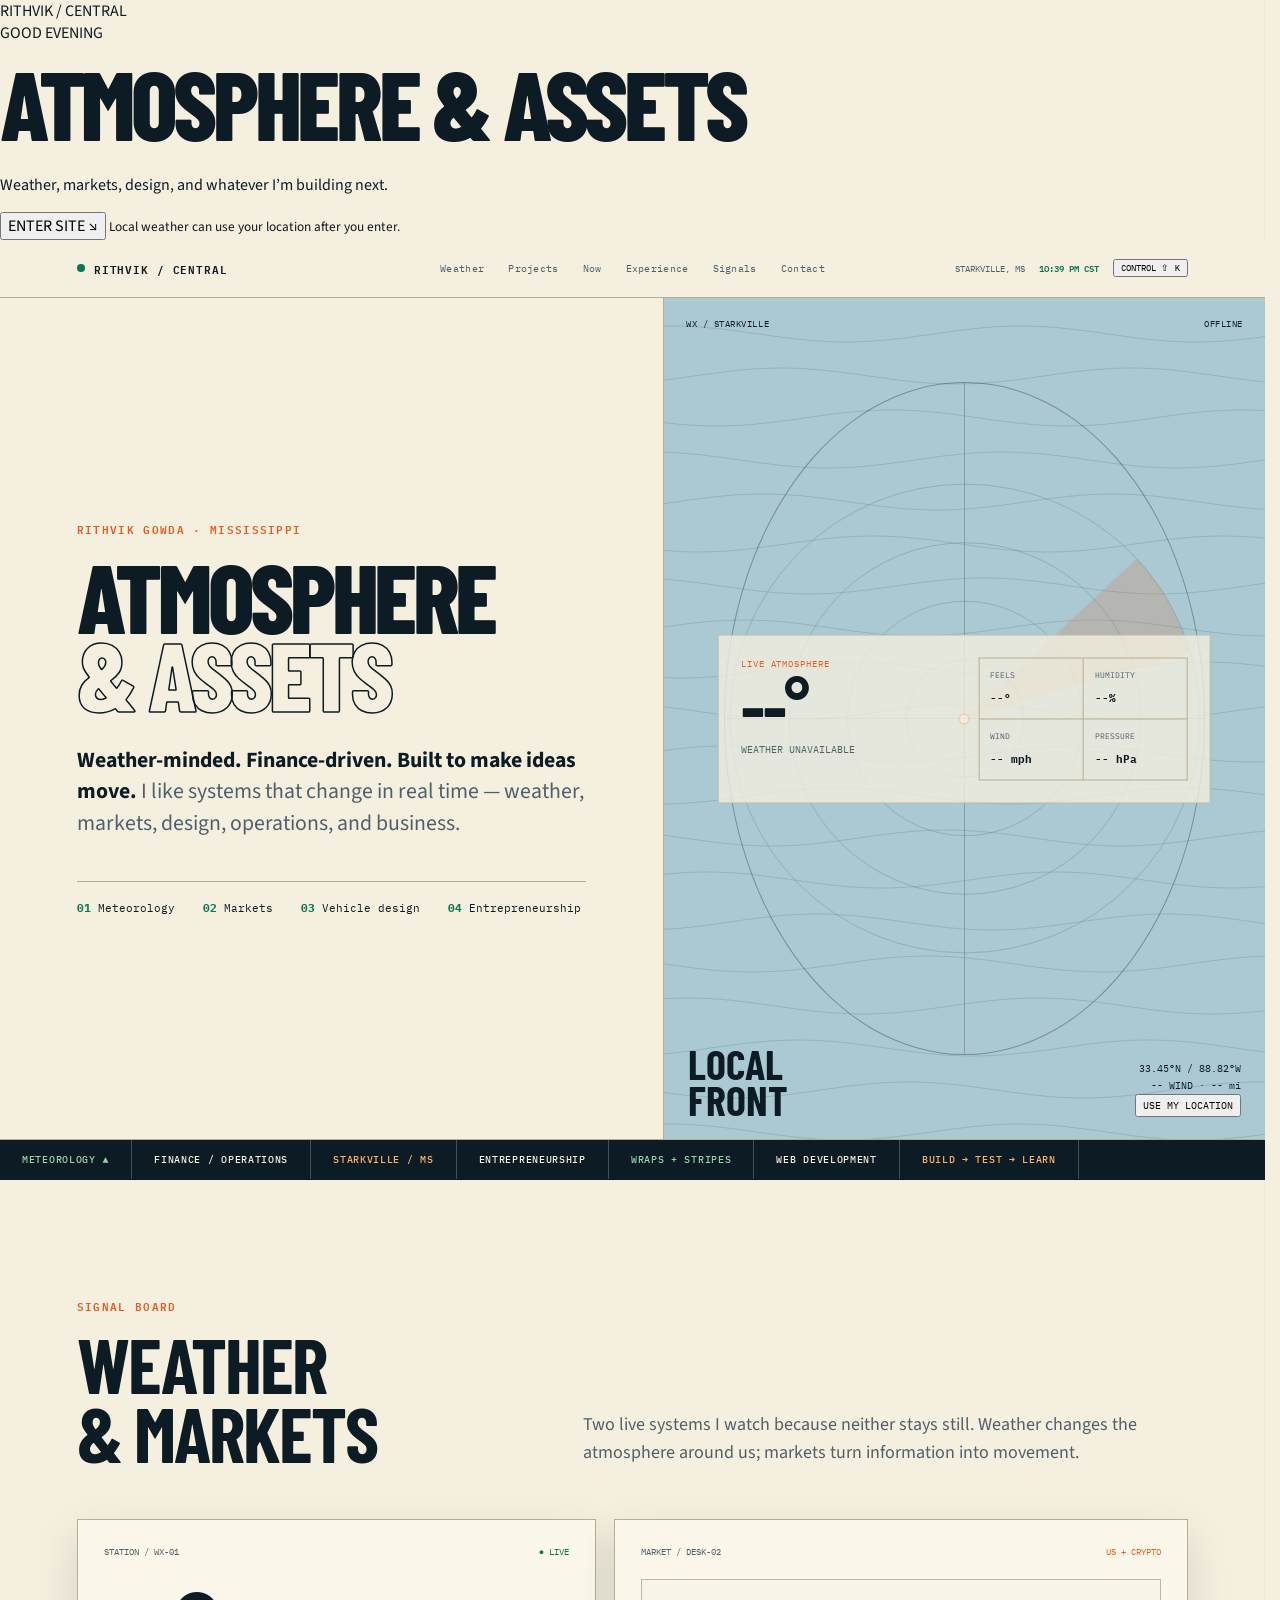
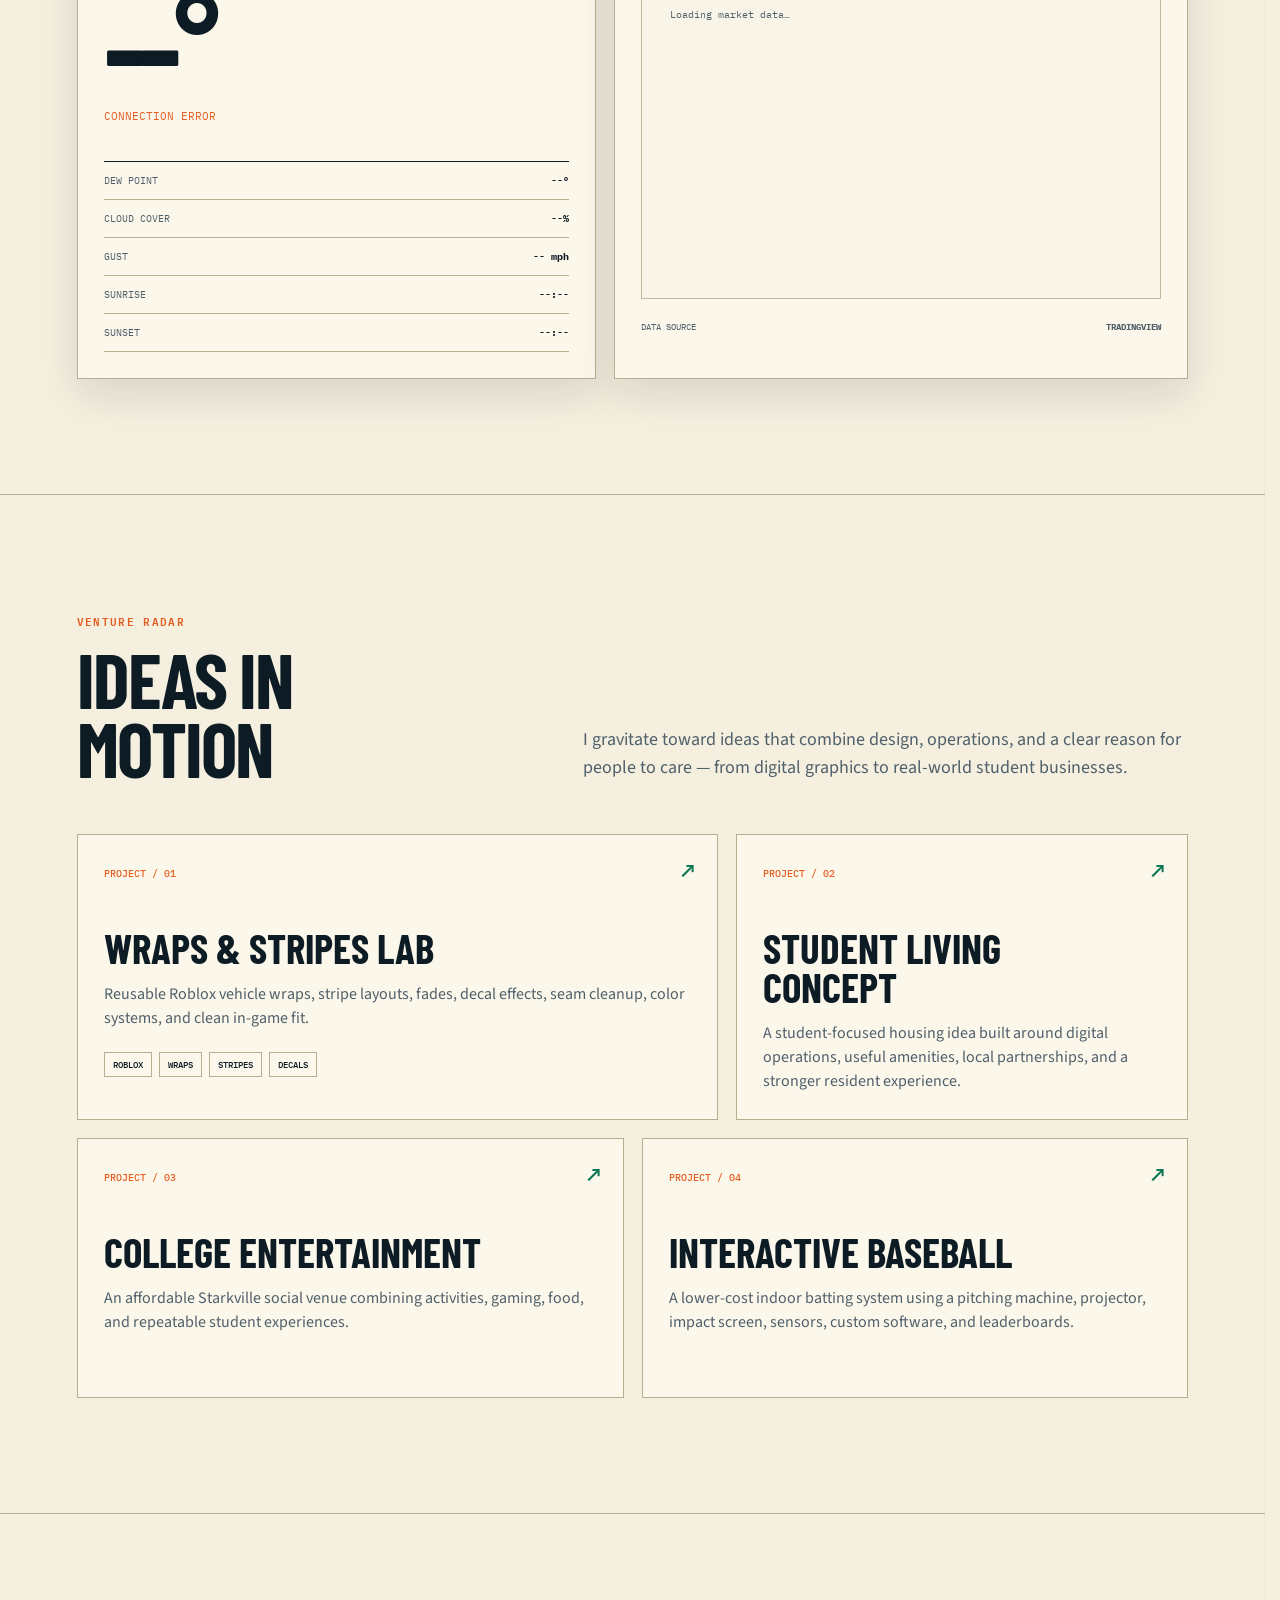
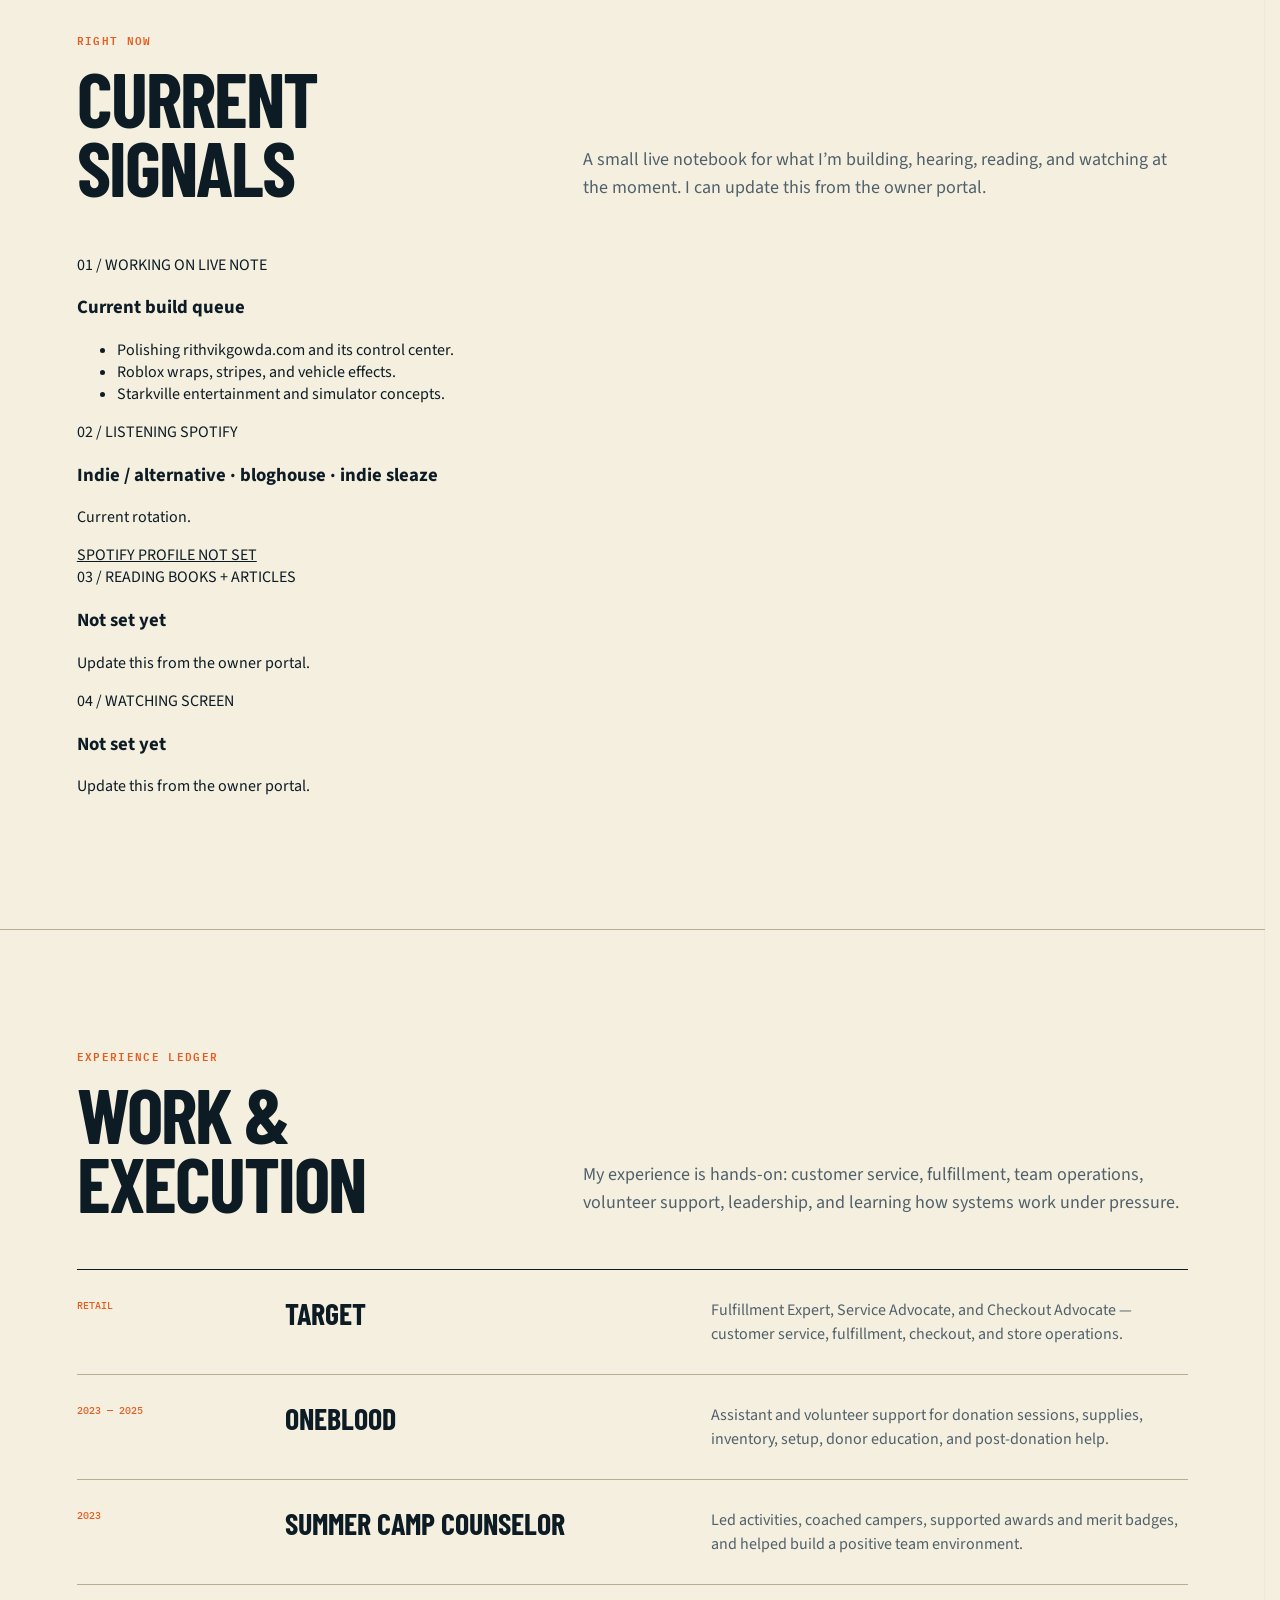
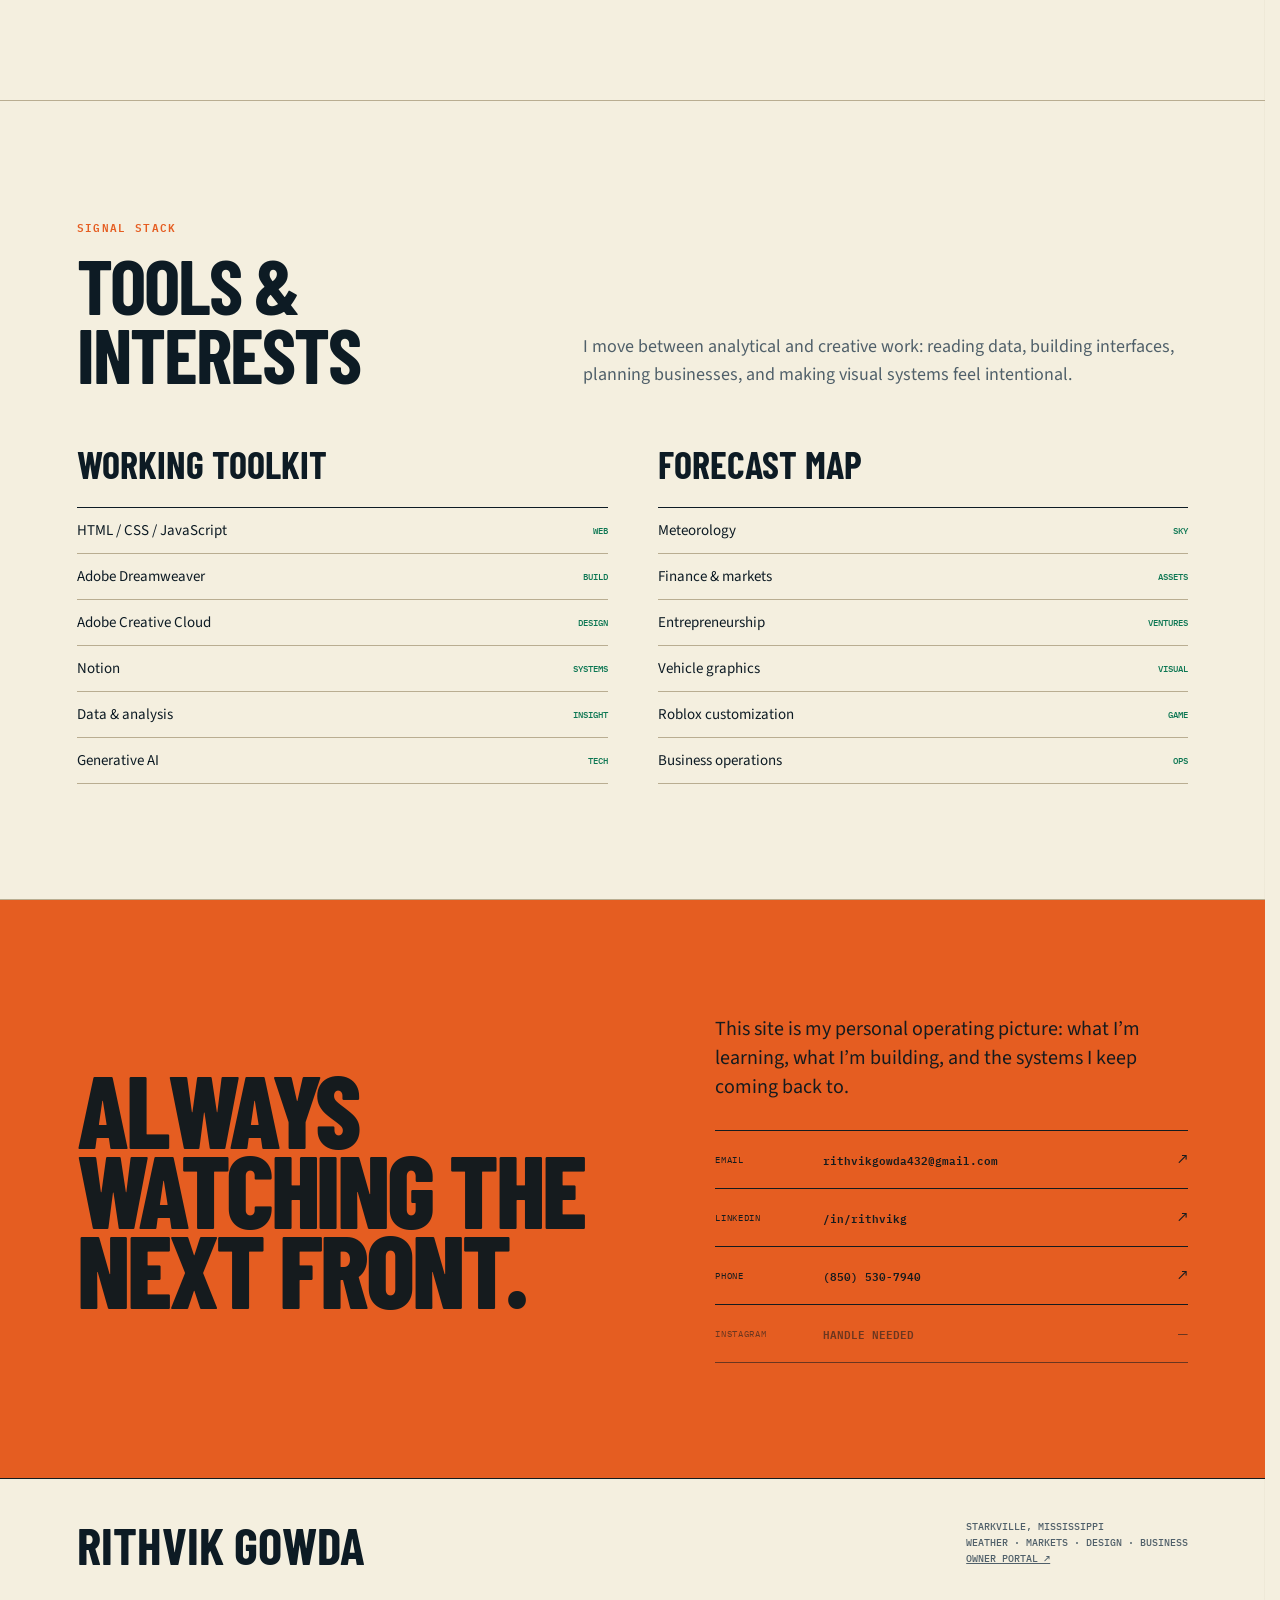
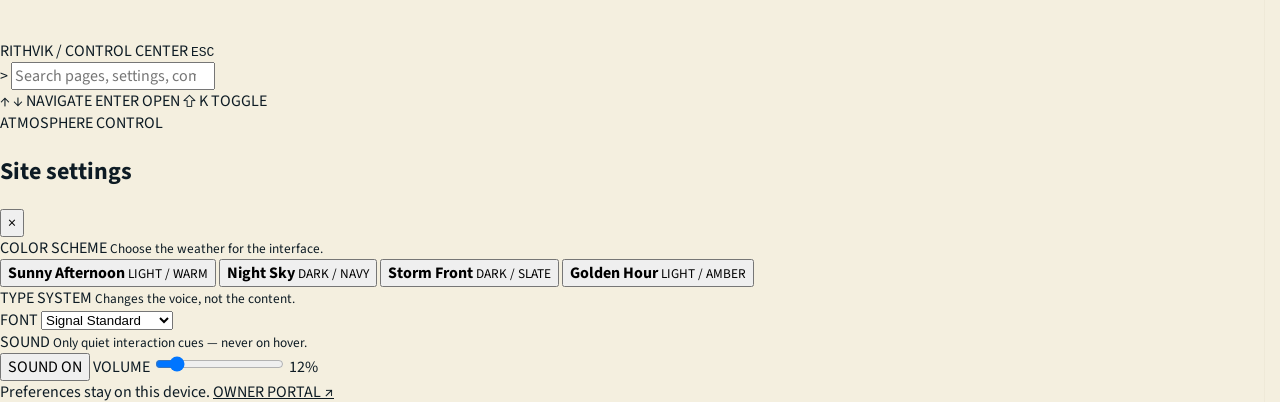
==== commit e931c4c3: "Add control center entrance now section and settings shell" ====
--- a/index.html
+++ b/index.html
@@ -1,16 +1,41 @@
 <!doctype html>
-<html lang="en">
+<html lang="en" data-font="signal">
 <head>
   <meta charset="UTF-8">
   <meta name="viewport" content="width=device-width, initial-scale=1, viewport-fit=cover">
   <meta name="color-scheme" content="light dark">
-  <meta name="description" content="Rithvik Gowda — weather, markets, design, business ideas, and experience.">
+  <meta
+    name="description"
+    content="Rithvik Gowda — weather, markets, design, business ideas, and experience."
+  >
+
   <title>Rithvik Gowda — Atmosphere &amp; Assets</title>
+
+  <script>
+    (() => {
+      try {
+        const savedTheme = localStorage.getItem("rg-theme");
+        const savedFont = localStorage.getItem("rg-font") || "signal";
+        const hour = new Date().getHours();
+        const automaticTheme = hour >= 19 || hour < 6 ? "night" : "sunny";
+
+        document.documentElement.dataset.theme =
+          savedTheme || automaticTheme;
+
+        document.documentElement.dataset.font =
+          savedFont;
+      }
+      catch (error) {
+        document.documentElement.dataset.theme = "sunny";
+      }
+    })();
+  </script>
 
   <link rel="preconnect" href="https://fonts.googleapis.com">
   <link rel="preconnect" href="https://fonts.gstatic.com" crossorigin>
+
   <link
-    href="https://fonts.googleapis.com/css2?family=Barlow+Condensed:wght@500;600;700;800&family=IBM+Plex+Mono:wght@400;500;600&family=Source+Sans+3:wght@400;500;600;700&display=block"
+    href="https://fonts.googleapis.com/css2?family=Barlow+Condensed:wght@500;600;700;800&family=IBM+Plex+Mono:wght@400;500;600&family=Newsreader:opsz,wght@6..72,500;6..72,650&family=Source+Sans+3:wght@400;500;600;700&display=block"
     rel="stylesheet"
   >
 
@@ -23,8 +48,42 @@
 </head>
 
 <body>
+  <!-- Entrance: fixed and isolated so it never changes the page layout. -->
+  <div class="entrance" id="entrance" aria-label="Welcome to Rithvik Central">
+    <div class="entrance-weather" aria-hidden="true">
+      <div class="entrance-cloud cloud-a"></div>
+      <div class="entrance-cloud cloud-b"></div>
+      <div class="entrance-cloud cloud-c"></div>
+      <div class="entrance-rain"></div>
+    </div>
+
+    <div class="entrance-brand">RITHVIK / CENTRAL</div>
+
+    <div class="entrance-copy">
+      <span class="entrance-greeting" id="entrance-greeting">GOOD EVENING</span>
+
+      <h1 class="entrance-title">
+        Atmosphere
+        <span>&amp; Assets</span>
+      </h1>
+
+      <p>
+        Weather, markets, design, and whatever I’m building next.
+      </p>
+
+      <button class="enter-button" id="enter-site" type="button">
+        ENTER SITE
+        <span aria-hidden="true">↘</span>
+      </button>
+
+      <small>
+        Local weather can use your location after you enter.
+      </small>
+    </div>
+  </div>
+
   <nav class="nav" aria-label="Page sections">
-    <a class="mark" href="#home" aria-label="Back to home">
+    <a class="mark" href="#home" aria-label="Back to home" id="site-mark">
       <span class="pulse" aria-hidden="true"></span>
       RITHVIK / CENTRAL
     </a>
@@ -32,6 +91,7 @@
     <div class="navlinks">
       <a href="#weather">Weather</a>
       <a href="#projects">Projects</a>
+      <a href="#now">Now</a>
       <a href="#experience">Experience</a>
       <a href="#signals">Signals</a>
       <a href="#contact">Contact</a>
@@ -40,6 +100,16 @@
     <div class="nav-meta">
       <span>STARKVILLE, MS</span>
       <strong id="central-time">--:-- CT</strong>
+
+      <button
+        class="control-trigger"
+        id="open-control"
+        type="button"
+        aria-label="Open control center"
+      >
+        CONTROL
+        <kbd>⇧ K</kbd>
+      </button>
     </div>
   </nav>
 
@@ -75,7 +145,7 @@
       </div>
 
       <div class="sky-topline">
-        <span>WX / STARKVILLE</span>
+        <span id="weather-location">WX / STARKVILLE</span>
         <span id="weather-updated">SYNCING</span>
       </div>
 
@@ -91,14 +161,17 @@
             <span>FEELS</span>
             <strong id="feels-like">--°</strong>
           </div>
+
           <div>
             <span>HUMIDITY</span>
             <strong id="humidity">--%</strong>
           </div>
+
           <div>
             <span>WIND</span>
             <strong id="wind">-- mph</strong>
           </div>
+
           <div>
             <span>PRESSURE</span>
             <strong id="pressure">-- hPa</strong>
@@ -108,9 +181,19 @@
 
       <div class="sky-caption">
         <strong>Local<br>front</strong>
+
         <div class="time">
-          33.45°N / 88.82°W<br>
-          <span id="wind-direction">--</span> WIND · <span id="visibility">-- mi</span>
+          <span id="weather-coordinates">33.45°N / 88.82°W</span><br>
+          <span id="wind-direction">--</span> WIND ·
+          <span id="visibility">-- mi</span><br>
+
+          <button
+            class="location-button"
+            id="refresh-location"
+            type="button"
+          >
+            USE MY LOCATION
+          </button>
         </div>
       </div>
     </div>
@@ -125,19 +208,14 @@
       <span class="tick up">WRAPS + STRIPES</span>
       <span class="tick">WEB DEVELOPMENT</span>
       <span class="tick signal">BUILD → TEST → LEARN</span>
-
-      <span class="tick up">METEOROLOGY ▲</span>
-      <span class="tick">FINANCE / OPERATIONS</span>
-      <span class="tick signal">STARKVILLE / MS</span>
-      <span class="tick">ENTREPRENEURSHIP</span>
-      <span class="tick up">WRAPS + STRIPES</span>
-      <span class="tick">WEB DEVELOPMENT</span>
-      <span class="tick signal">BUILD → TEST → LEARN</span>
     </div>
   </div>
 
   <main>
-    <section class="page-section signal-board" aria-labelledby="signal-board-title">
+    <section
+      class="page-section signal-board"
+      aria-labelledby="signal-board-title"
+    >
       <div class="section-head">
         <div>
           <span class="label">Signal board</span>
@@ -166,11 +244,30 @@
           </div>
 
           <div class="weather-table">
-            <div><span>DEW POINT</span><strong id="dew-point">--°</strong></div>
-            <div><span>CLOUD COVER</span><strong id="cloud-cover">--%</strong></div>
-            <div><span>GUST</span><strong id="gust">-- mph</strong></div>
-            <div><span>SUNRISE</span><strong id="sunrise">--:--</strong></div>
-            <div><span>SUNSET</span><strong id="sunset">--:--</strong></div>
+            <div>
+              <span>DEW POINT</span>
+              <strong id="dew-point">--°</strong>
+            </div>
+
+            <div>
+              <span>CLOUD COVER</span>
+              <strong id="cloud-cover">--%</strong>
+            </div>
+
+            <div>
+              <span>GUST</span>
+              <strong id="gust">-- mph</strong>
+            </div>
+
+            <div>
+              <span>SUNRISE</span>
+              <strong id="sunrise">--:--</strong>
+            </div>
+
+            <div>
+              <span>SUNSET</span>
+              <strong id="sunset">--:--</strong>
+            </div>
           </div>
         </article>
 
@@ -219,11 +316,14 @@
         <article class="card wide">
           <span class="index">PROJECT / 01</span>
           <span class="arrow">↗</span>
+
           <h3>Wraps &amp; stripes lab</h3>
+
           <p>
             Reusable Roblox vehicle wraps, stripe layouts, fades, decal effects,
             seam cleanup, color systems, and clean in-game fit.
           </p>
+
           <div class="tagrow">
             <span class="tag">ROBLOX</span>
             <span class="tag">WRAPS</span>
@@ -235,7 +335,9 @@
         <article class="card narrow">
           <span class="index">PROJECT / 02</span>
           <span class="arrow">↗</span>
+
           <h3>Student living concept</h3>
+
           <p>
             A student-focused housing idea built around digital operations,
             useful amenities, local partnerships, and a stronger resident
@@ -246,7 +348,9 @@
         <article class="card half">
           <span class="index">PROJECT / 03</span>
           <span class="arrow">↗</span>
+
           <h3>College entertainment</h3>
+
           <p>
             An affordable Starkville social venue combining activities,
             gaming, food, and repeatable student experiences.
@@ -256,11 +360,94 @@
         <article class="card half">
           <span class="index">PROJECT / 04</span>
           <span class="arrow">↗</span>
+
           <h3>Interactive baseball</h3>
+
           <p>
             A lower-cost indoor batting system using a pitching machine,
             projector, impact screen, sensors, custom software, and
             leaderboards.
+          </p>
+        </article>
+      </div>
+    </section>
+
+    <section class="page-section now-section" id="now">
+      <div class="section-head">
+        <div>
+          <span class="label">Right now</span>
+          <h2>Current<br>signals</h2>
+        </div>
+
+        <p>
+          A small live notebook for what I’m building, hearing, reading, and
+          watching at the moment. I can update this from the owner portal.
+        </p>
+      </div>
+
+      <div class="now-grid">
+        <article class="now-card now-card-wide">
+          <div class="now-card-head">
+            <span>01 / WORKING ON</span>
+            <span id="now-updated">LIVE NOTE</span>
+          </div>
+
+          <h3 id="now-working-title">Current build queue</h3>
+
+          <ul class="now-list" id="now-working-list">
+            <li>Polishing rithvikgowda.com and its control center.</li>
+            <li>Roblox wraps, stripes, and vehicle effects.</li>
+            <li>Starkville entertainment and simulator concepts.</li>
+          </ul>
+        </article>
+
+        <article class="now-card">
+          <div class="now-card-head">
+            <span>02 / LISTENING</span>
+            <span>SPOTIFY</span>
+          </div>
+
+          <h3 id="now-listening">
+            Indie / alternative · bloghouse · indie sleaze
+          </h3>
+
+          <p id="now-listening-detail">
+            Current rotation.
+          </p>
+
+          <a
+            class="now-action is-disabled"
+            id="spotify-profile"
+            href="#"
+            aria-disabled="true"
+          >
+            SPOTIFY PROFILE NOT SET
+          </a>
+        </article>
+
+        <article class="now-card">
+          <div class="now-card-head">
+            <span>03 / READING</span>
+            <span>BOOKS + ARTICLES</span>
+          </div>
+
+          <h3 id="now-reading">Not set yet</h3>
+
+          <p id="now-reading-detail">
+            Update this from the owner portal.
+          </p>
+        </article>
+
+        <article class="now-card">
+          <div class="now-card-head">
+            <span>04 / WATCHING</span>
+            <span>SCREEN</span>
+          </div>
+
+          <h3 id="now-watching">Not set yet</h3>
+
+          <p id="now-watching-detail">
+            Update this from the owner portal.
           </p>
         </article>
       </div>
@@ -283,7 +470,9 @@
       <div class="timeline">
         <article class="job">
           <time>RETAIL</time>
+
           <h3>Target</h3>
+
           <p>
             Fulfillment Expert, Service Advocate, and Checkout Advocate —
             customer service, fulfillment, checkout, and store operations.
@@ -292,7 +481,9 @@
 
         <article class="job">
           <time>2023 — 2025</time>
+
           <h3>OneBlood</h3>
+
           <p>
             Assistant and volunteer support for donation sessions, supplies,
             inventory, setup, donor education, and post-donation help.
@@ -301,7 +492,9 @@
 
         <article class="job">
           <time>2023</time>
+
           <h3>Summer camp counselor</h3>
+
           <p>
             Led activities, coached campers, supported awards and merit badges,
             and helped build a positive team environment.
@@ -327,6 +520,7 @@
       <div class="skills-grid">
         <div class="skillgroup">
           <h3>Working toolkit</h3>
+
           <ul class="skill-list">
             <li><span>HTML / CSS / JavaScript</span><code>WEB</code></li>
             <li><span>Adobe Dreamweaver</span><code>BUILD</code></li>
@@ -339,6 +533,7 @@
 
         <div class="skillgroup">
           <h3>Forecast map</h3>
+
           <ul class="skill-list">
             <li><span>Meteorology</span><code>SKY</code></li>
             <li><span>Finance &amp; markets</span><code>ASSETS</code></li>
@@ -361,7 +556,10 @@
         </p>
 
         <div class="contact-stack" aria-label="Contact and social links">
-          <a class="contact-social" href="mailto:rithvikgowda432@gmail.com">
+          <a
+            class="contact-social"
+            href="mailto:rithvikgowda432@gmail.com"
+          >
             <span>EMAIL</span>
             <strong>rithvikgowda432@gmail.com</strong>
             <span aria-hidden="true">↗</span>
@@ -378,13 +576,19 @@
             <span aria-hidden="true">↗</span>
           </a>
 
-          <a class="contact-social" href="tel:+18505307940">
+          <a
+            class="contact-social"
+            href="tel:+18505307940"
+          >
             <span>PHONE</span>
             <strong>(850) 530-7940</strong>
             <span aria-hidden="true">↗</span>
           </a>
 
-          <div class="contact-social contact-social-pending" aria-label="Instagram handle pending confirmation">
+          <div
+            class="contact-social contact-social-pending"
+            aria-label="Instagram handle pending confirmation"
+          >
             <span>INSTAGRAM</span>
             <strong>HANDLE NEEDED</strong>
             <span aria-hidden="true">—</span>
@@ -395,13 +599,182 @@
   </main>
 
   <footer>
-    <div class="footer-big">Rithvik Gowda</div>
+    <div class="footer-big" id="footer-easter">Rithvik Gowda</div>
+
     <div>
       STARKVILLE, MISSISSIPPI<br>
-      WEATHER · MARKETS · DESIGN · BUSINESS
+      WEATHER · MARKETS · DESIGN · BUSINESS<br>
+      <a class="owner-link" href="admin.html">OWNER PORTAL ↗</a>
     </div>
   </footer>
 
+  <!-- Search / command center -->
+  <div
+    class="command-overlay"
+    id="command-overlay"
+    aria-hidden="true"
+  >
+    <div
+      class="command-panel"
+      role="dialog"
+      aria-modal="true"
+      aria-label="Control center"
+    >
+      <div class="command-head">
+        <span>RITHVIK / CONTROL CENTER</span>
+        <kbd>ESC</kbd>
+      </div>
+
+      <label class="command-search">
+        <span>&gt;</span>
+
+        <input
+          id="command-search"
+          type="search"
+          autocomplete="off"
+          placeholder="Search pages, settings, commands…"
+        >
+      </label>
+
+      <div class="command-results" id="command-results"></div>
+
+      <div class="command-foot">
+        <span>↑ ↓ NAVIGATE</span>
+        <span>ENTER OPEN</span>
+        <span>⇧ K TOGGLE</span>
+      </div>
+    </div>
+  </div>
+
+  <!-- Appearance + audio settings -->
+  <div
+    class="settings-overlay"
+    id="settings-overlay"
+    aria-hidden="true"
+  >
+    <aside
+      class="settings-panel"
+      id="settings-panel"
+      aria-label="Site settings"
+    >
+      <div class="settings-head">
+        <div>
+          <span class="settings-kicker">ATMOSPHERE CONTROL</span>
+          <h2>Site settings</h2>
+        </div>
+
+        <button
+          class="icon-button"
+          id="close-settings"
+          type="button"
+          aria-label="Close settings"
+        >
+          ×
+        </button>
+      </div>
+
+      <section class="settings-group">
+        <div class="settings-label">
+          <span>COLOR SCHEME</span>
+          <small>Choose the weather for the interface.</small>
+        </div>
+
+        <div class="theme-grid">
+          <button class="theme-choice" data-theme-choice="sunny" type="button">
+            <span class="theme-swatch sunny-swatch"></span>
+            <strong>Sunny Afternoon</strong>
+            <small>LIGHT / WARM</small>
+          </button>
+
+          <button class="theme-choice" data-theme-choice="night" type="button">
+            <span class="theme-swatch night-swatch"></span>
+            <strong>Night Sky</strong>
+            <small>DARK / NAVY</small>
+          </button>
+
+          <button class="theme-choice" data-theme-choice="storm" type="button">
+            <span class="theme-swatch storm-swatch"></span>
+            <strong>Storm Front</strong>
+            <small>DARK / SLATE</small>
+          </button>
+
+          <button class="theme-choice" data-theme-choice="golden" type="button">
+            <span class="theme-swatch golden-swatch"></span>
+            <strong>Golden Hour</strong>
+            <small>LIGHT / AMBER</small>
+          </button>
+
+          <button
+            class="theme-choice secret-theme-choice"
+            data-theme-choice="aurora"
+            id="aurora-theme-choice"
+            type="button"
+            hidden
+          >
+            <span class="theme-swatch aurora-swatch"></span>
+            <strong>Aurora Watch</strong>
+            <small>SECRET / NIGHT</small>
+          </button>
+        </div>
+      </section>
+
+      <section class="settings-group">
+        <div class="settings-label">
+          <span>TYPE SYSTEM</span>
+          <small>Changes the voice, not the content.</small>
+        </div>
+
+        <label class="field-row">
+          <span>FONT</span>
+
+          <select id="font-select">
+            <option value="signal">Signal Standard</option>
+            <option value="observatory">Observatory Mono</option>
+            <option value="journal">Field Journal</option>
+          </select>
+        </label>
+      </section>
+
+      <section class="settings-group">
+        <div class="settings-label">
+          <span>SOUND</span>
+          <small>Only quiet interaction cues — never on hover.</small>
+        </div>
+
+        <div class="sound-controls">
+          <button
+            class="sound-toggle"
+            id="sound-toggle"
+            type="button"
+            aria-pressed="true"
+          >
+            SOUND ON
+          </button>
+
+          <label class="volume-control">
+            <span>VOLUME</span>
+            <input
+              id="volume-slider"
+              type="range"
+              min="0"
+              max="100"
+              value="12"
+            >
+            <output id="volume-output">12%</output>
+          </label>
+        </div>
+      </section>
+
+      <div class="settings-foot">
+        <span>Preferences stay on this device.</span>
+        <a href="admin.html">OWNER PORTAL ↗</a>
+      </div>
+    </aside>
+  </div>
+
+  <div class="site-toast" id="site-toast" aria-live="polite"></div>
+
+  <script src="js/ui.js"></script>
   <script src="js/main.js"></script>
 </body>
 </html>
--- a/css/style.css
+++ b/css/style.css
@@ -55,7 +55,9 @@
 
 html {
   scroll-behavior: auto;
-  scroll-padding-top: 70px;
+  scroll-padding-top: 0;
+  scrollbar-gutter: stable;
+  overscroll-behavior-y: none;
 }
 
 body {
@@ -78,7 +80,9 @@
     Arial,
     sans-serif;
 
-  text-rendering: optimizeLegibility;
+  -webkit-font-smoothing: antialiased;
+  -moz-osx-font-smoothing: grayscale;
+  font-synthesis: none;
 }
 
 a {
@@ -108,8 +112,7 @@
 ================================================== */
 
 .nav {
-  position: sticky;
-  top: 0;
+  position: relative;
   z-index: 20;
 
   min-height: 58px;
@@ -156,7 +159,7 @@
     0 0 0 0
     color-mix(in srgb, var(--green) 35%, transparent);
 
-  animation: pulse 2.4s infinite;
+  animation: none;
 }
 
 .navlinks {
@@ -199,6 +202,14 @@
 .nav-meta strong {
   color: var(--green);
   font-weight: 600;
+  font-variant-numeric: tabular-nums;
+}
+
+.wx-temp,
+.wx-grid strong,
+.instrument-number,
+.weather-table strong {
+  font-variant-numeric: tabular-nums;
 }
 
 
@@ -323,6 +334,8 @@
 .sky-panel {
   position: relative;
 
+  contain: layout paint style;
+
   min-width: 0;
   min-height: 610px;
 
@@ -542,6 +555,8 @@
 .ticker {
   overflow: hidden;
 
+  contain: layout paint style;
+
   background: var(--ink);
   color: var(--paper);
 
@@ -549,16 +564,21 @@
 }
 
 .ticker-track {
-  width: max-content;
+  width: 100%;
 
   display: flex;
-
-  animation:
-    ticker 34s
-    linear
-    infinite;
-
-  will-change: transform;
+  flex-wrap: wrap;
+
+  animation: none;
+
+  will-change: auto;
+  transform: none;
+}
+
+body.is-scrolling .card,
+body.is-scrolling .instrument,
+body.is-scrolling .contact-social {
+  transition: none !important;
 }
 
 .tick {
@@ -734,9 +754,15 @@
 }
 
 .market-frame {
-  flex: 1;
-
-  min-height: 310px;
+  flex: 0 0 320px;
+
+  width: 100%;
+  height: 320px;
+  min-height: 320px;
+  max-height: 320px;
+
+  contain: size layout paint style;
+  overflow-anchor: none;
 
   margin: 22px 0;
 
@@ -754,7 +780,11 @@
   display: block;
 
   width: 100%;
-  min-height: 300px;
+  height: 320px;
+  min-height: 320px;
+  max-height: 320px;
+
+  overflow-anchor: none;
 }
 
 .market-placeholder {
@@ -1070,6 +1100,75 @@
   color: var(--orange);
 }
 
+
+
+.contact-stack {
+  margin-top: 28px;
+
+  display: grid;
+  gap: 0;
+
+  border-top: 1px solid #151b1e;
+}
+
+.contact-social {
+  min-height: 58px;
+
+  display: grid;
+  grid-template-columns: 90px minmax(0, 1fr) auto;
+  align-items: center;
+
+  gap: 18px;
+
+  padding: 13px 0;
+
+  text-decoration: none;
+
+  border-bottom: 1px solid #151b1e;
+
+  color: #151b1e;
+
+  font-family: "IBM Plex Mono", monospace;
+
+  transition:
+    padding-left 0.15s ease,
+    background 0.15s ease;
+}
+
+.contact-social > span:first-child {
+  font-size: 9px;
+  letter-spacing: 0.08em;
+}
+
+.contact-social strong {
+  min-width: 0;
+
+  overflow-wrap: anywhere;
+
+  font-size: 11px;
+  font-weight: 600;
+}
+
+.contact-social > span:last-child {
+  font-size: 16px;
+}
+
+a.contact-social:hover {
+  padding-left: 10px;
+
+  background:
+    color-mix(
+      in srgb,
+      #151b1e 8%,
+      transparent
+    );
+}
+
+.contact-social-pending {
+  opacity: 0.58;
+
+  cursor: default;
+}
 
 /* ==================================================
    FOOTER
@@ -1115,16 +1214,16 @@
 }
 
 body[data-weather="cloudy"] .sky-panel {
-  filter: saturate(0.78);
+  --sky: #314850;
 }
 
 body[data-weather="rain"] .sky-panel,
 body[data-weather="storm"] .sky-panel {
-  filter: saturate(0.72) brightness(0.92);
+  --sky: #243840;
 }
 
 body[data-weather="snow"] .sky-panel {
-  filter: saturate(0.55) brightness(1.04);
+  --sky: #40545a;
 }
 
 
@@ -1147,6 +1246,46 @@
 }
 
 
+
+/* ==================================================
+   HARD STABILITY PASS
+================================================== */
+
+body,
+main,
+.hero,
+.page-section,
+.signal-band,
+footer {
+  overflow-anchor: none;
+}
+
+.hero-copy,
+.page-section,
+.signal-band,
+footer,
+.instrument,
+.card,
+.job,
+.skillgroup {
+  transform: none;
+  will-change: auto;
+  backface-visibility: visible;
+}
+
+.sky-panel,
+.market-frame {
+  isolation: isolate;
+}
+
+.ticker {
+  overflow: hidden;
+}
+
+.tick {
+  flex: 0 0 auto;
+}
+
 /* ==================================================
    TABLET
 ================================================== */
@@ -1294,6 +1433,12 @@
   .signal-band h2 {
     font-size:
       clamp(58px, 18vw, 90px);
+  }
+
+  .contact-social {
+    grid-template-columns: 76px minmax(0, 1fr) auto;
+
+    gap: 12px;
   }
 
   footer {
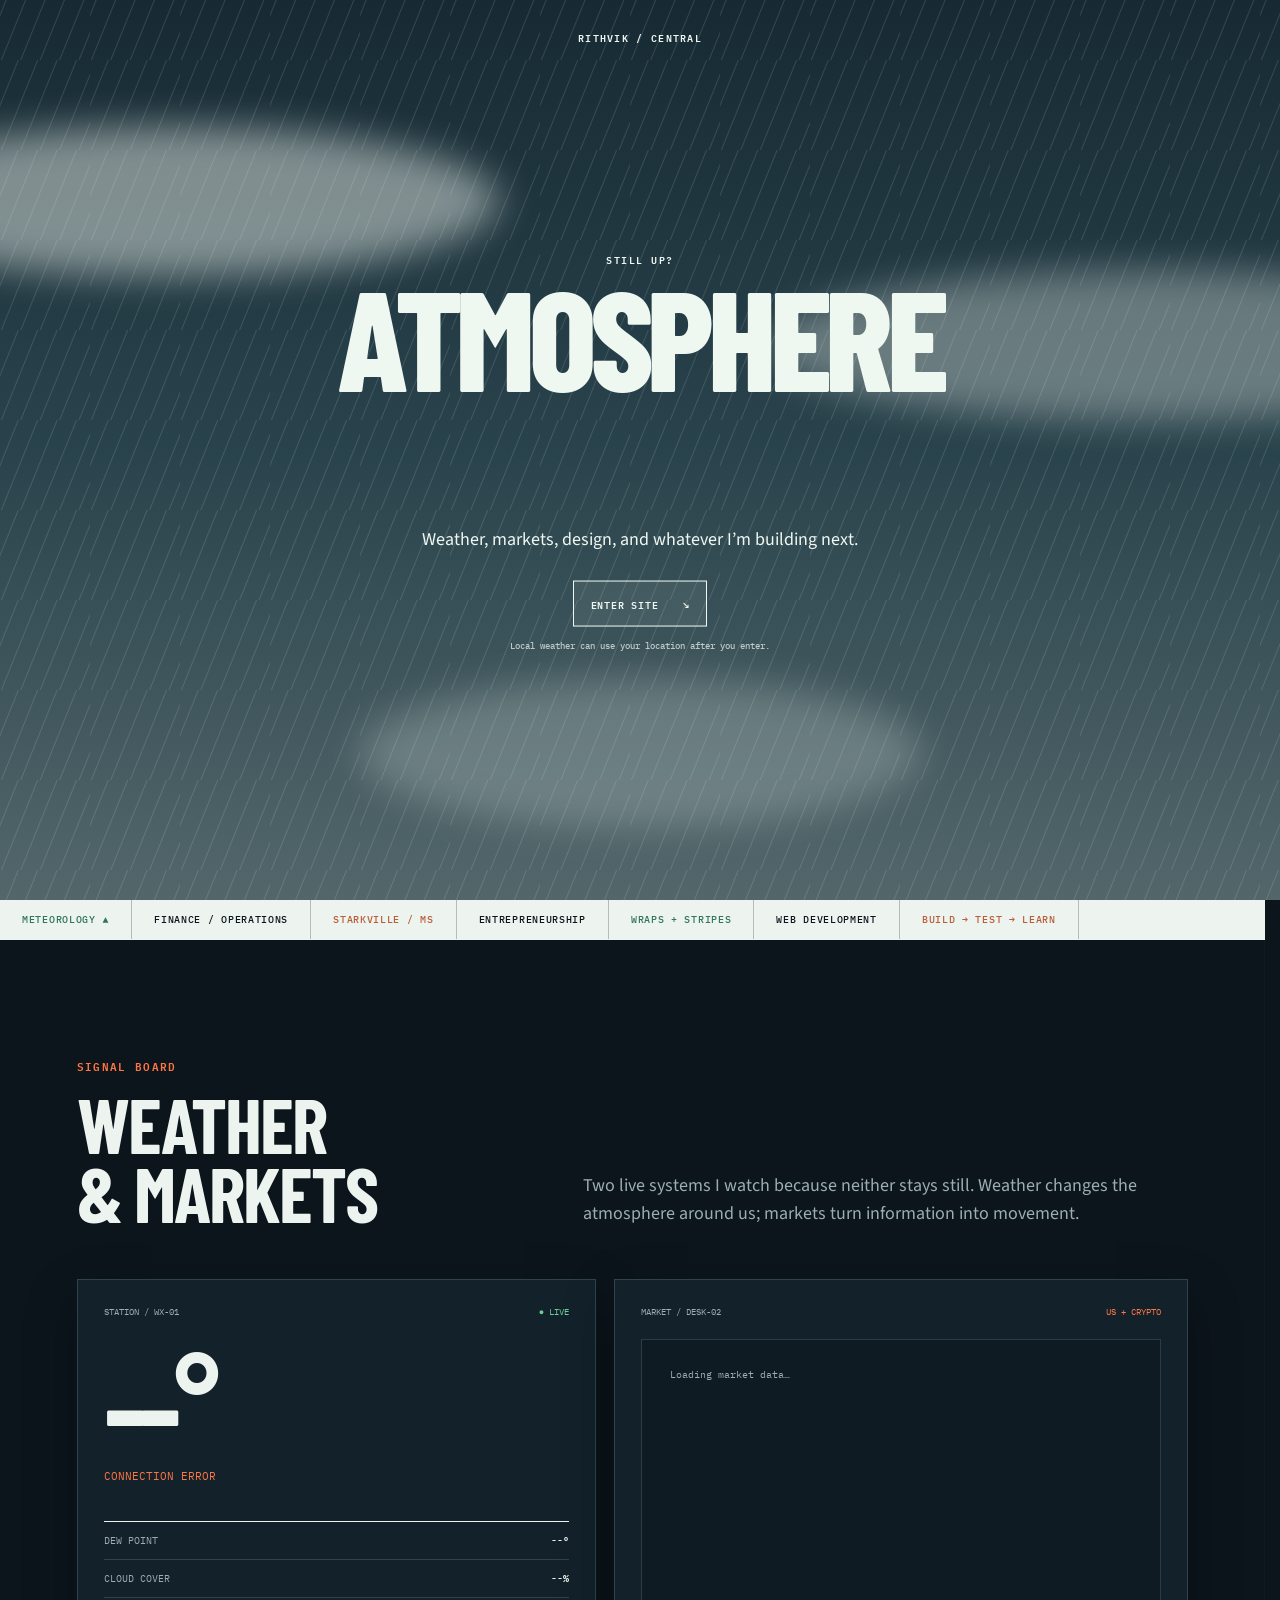
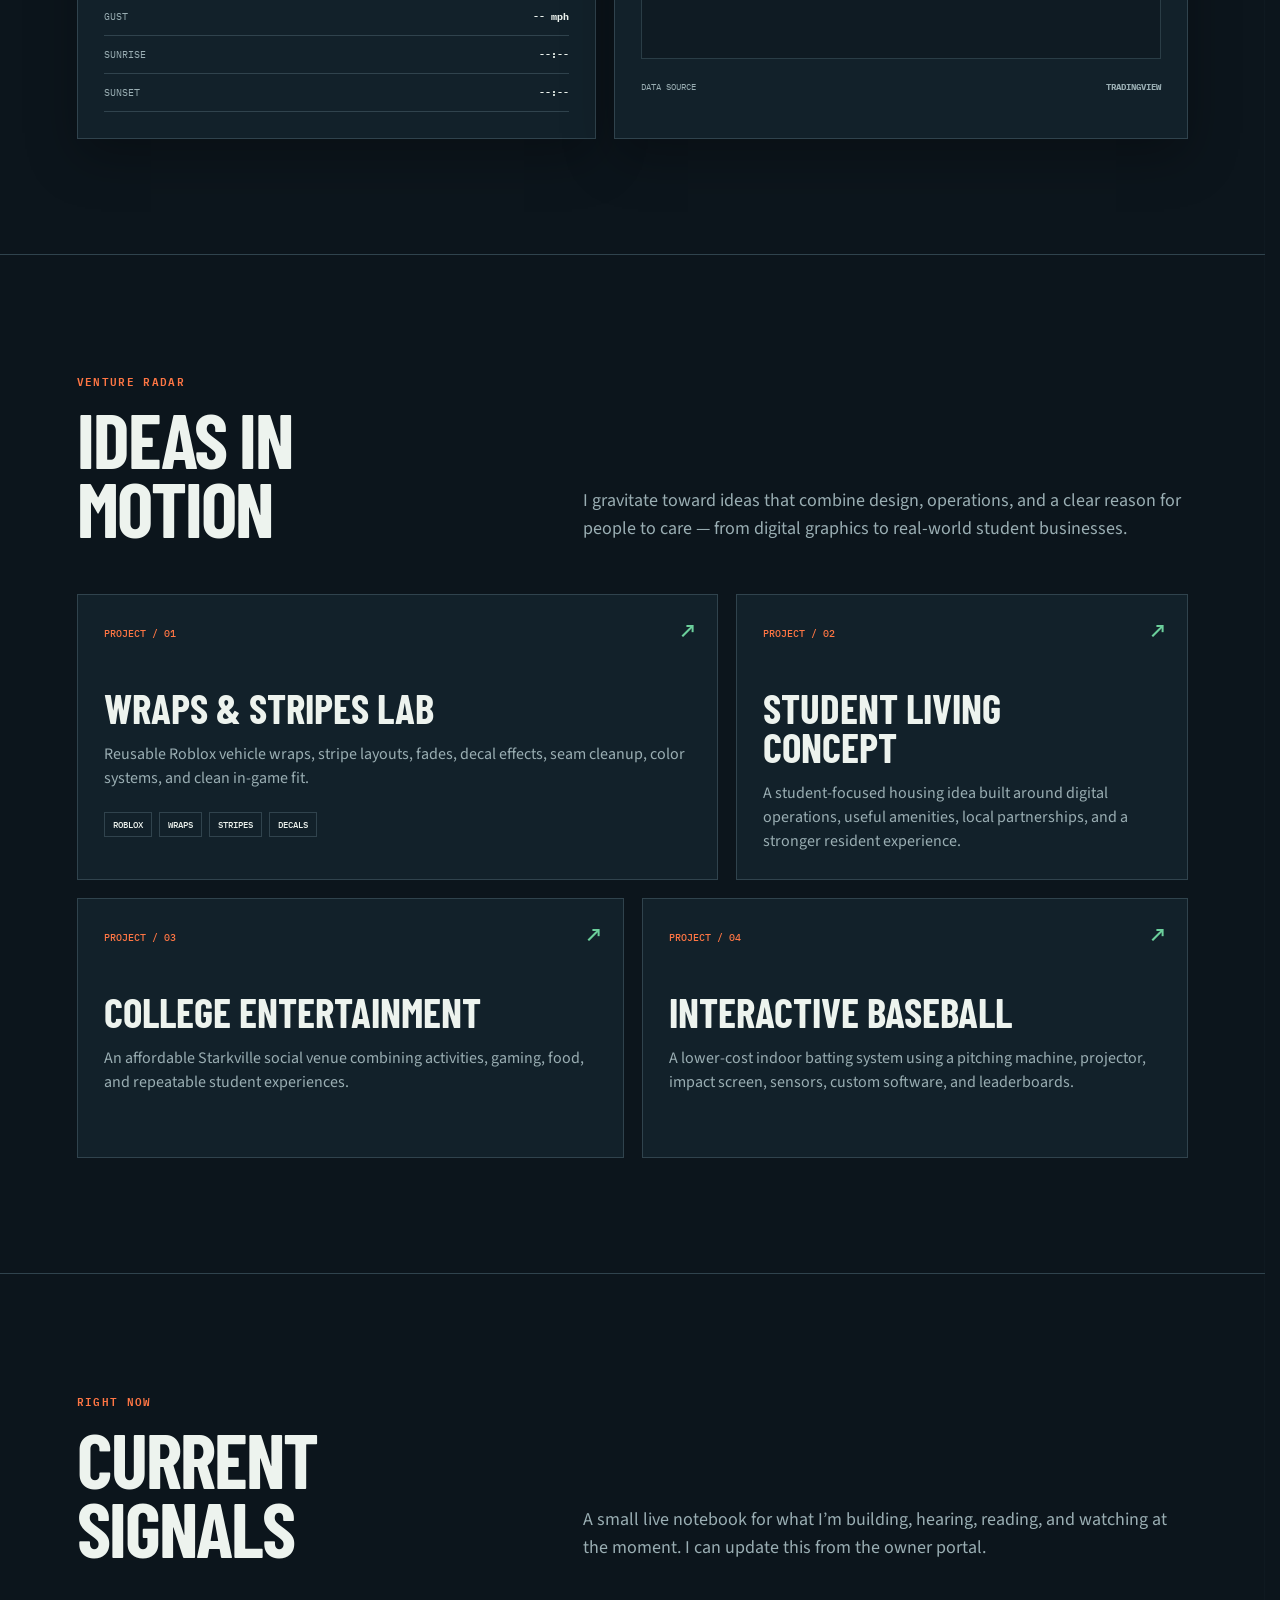
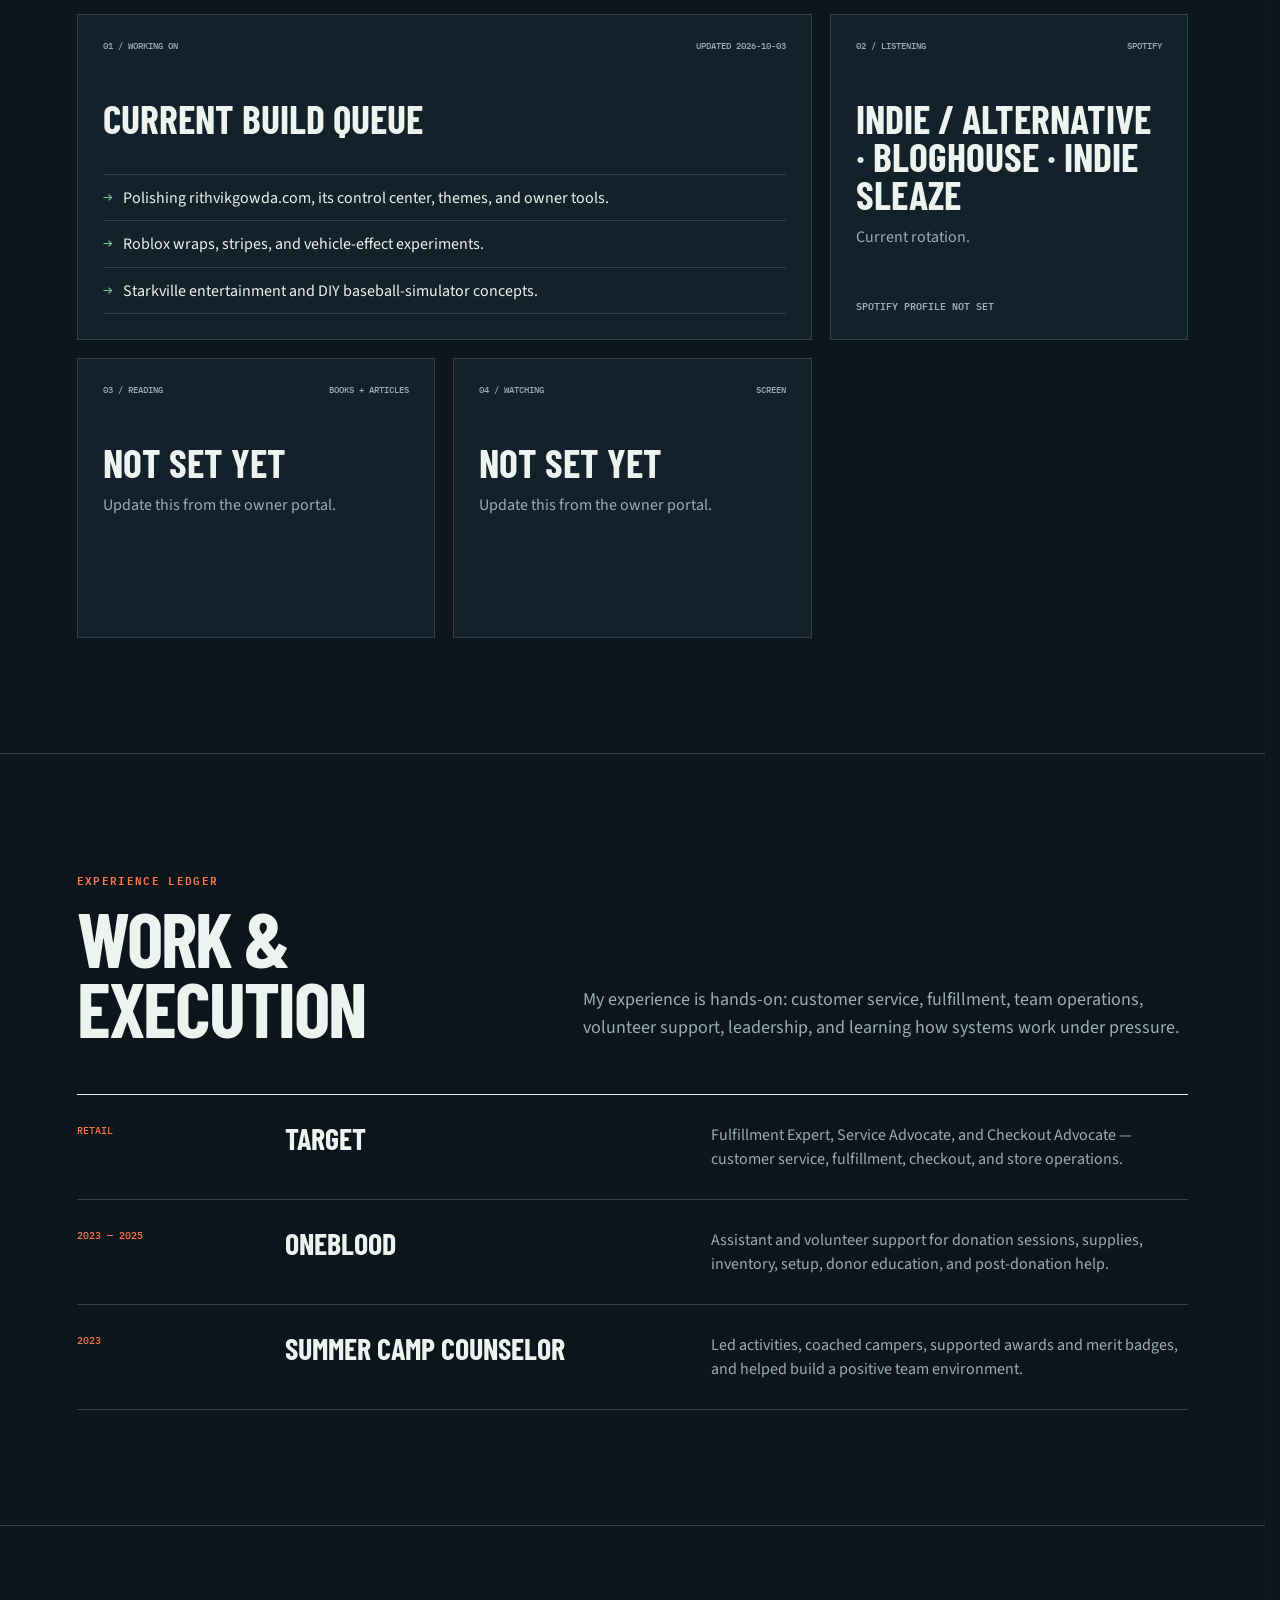
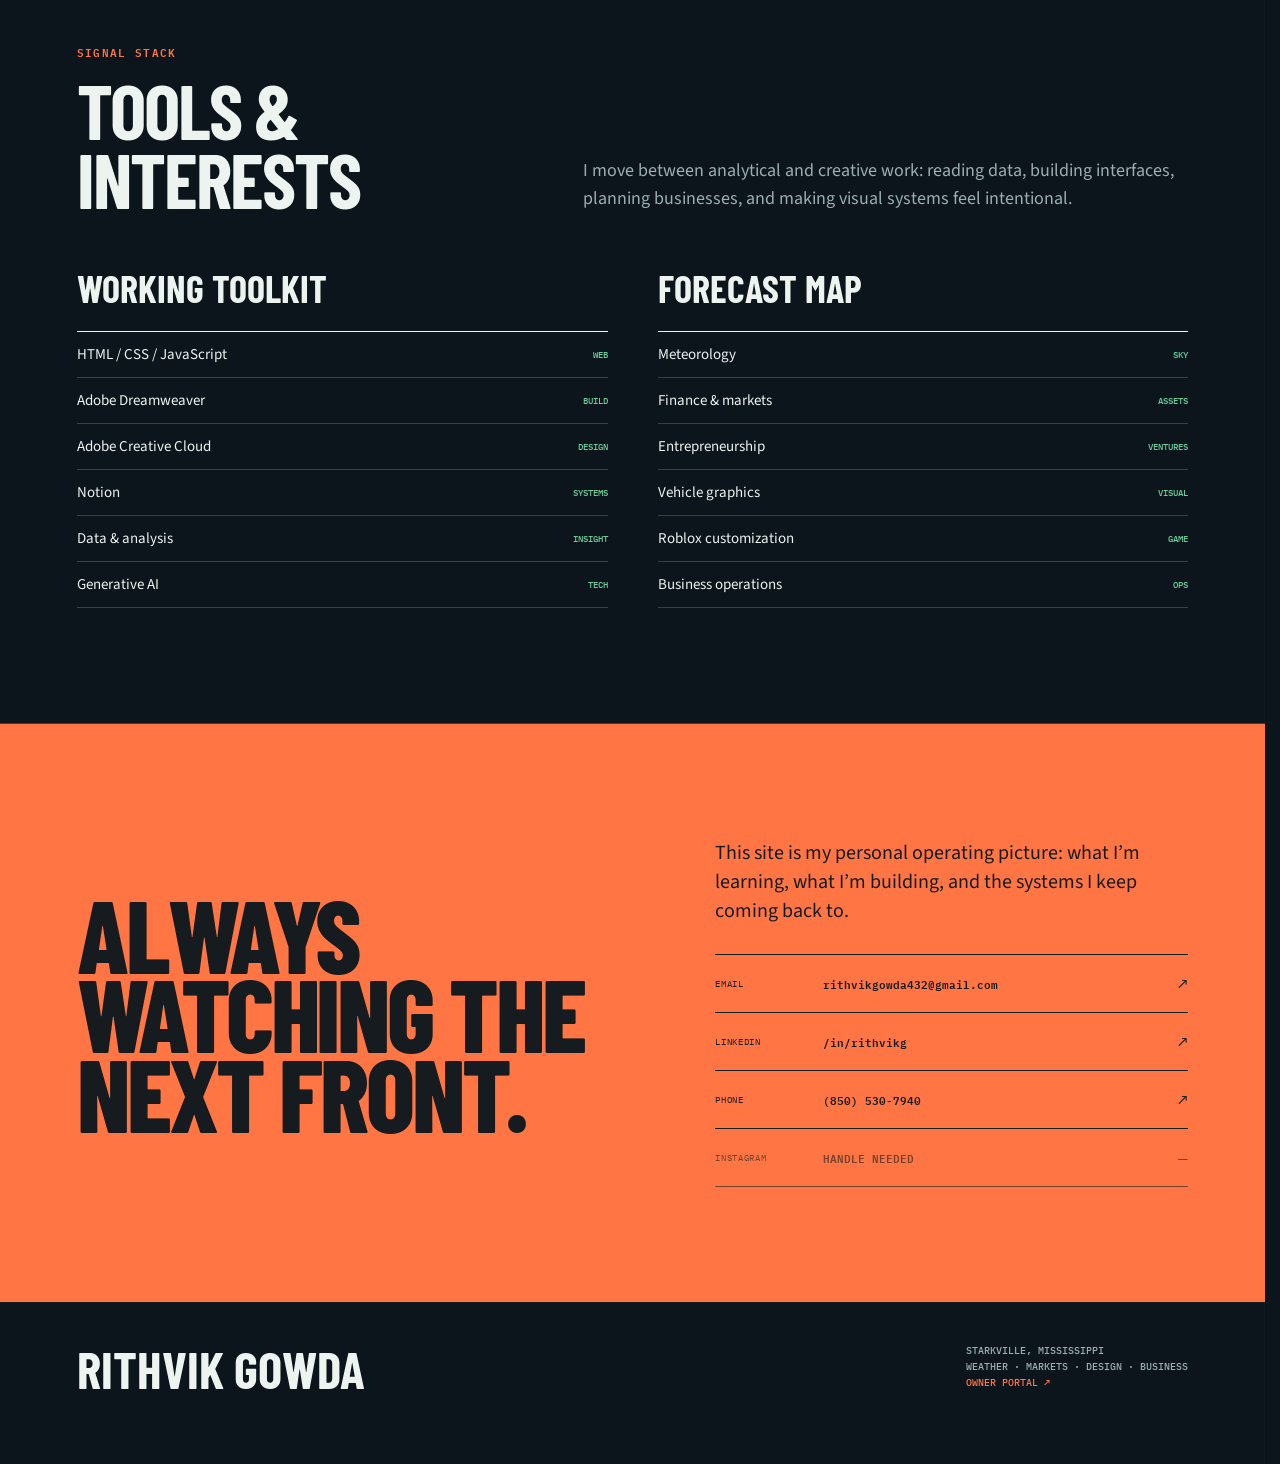
==== commit 659eeed9: "Make Instagram contact data-driven" ====
--- a/index.html
+++ b/index.html
@@ -585,14 +585,17 @@
             <span aria-hidden="true">↗</span>
           </a>
 
-          <div
+          <a
             class="contact-social contact-social-pending"
+            id="instagram-contact"
+            href="#"
+            aria-disabled="true"
             aria-label="Instagram handle pending confirmation"
           >
             <span>INSTAGRAM</span>
-            <strong>HANDLE NEEDED</strong>
+            <strong id="instagram-contact-label">HANDLE NEEDED</strong>
             <span aria-hidden="true">—</span>
-          </div>
+          </a>
         </div>
       </div>
     </section>
--- a/css/style.css
+++ b/css/style.css
@@ -1511,4 +1511,1496 @@
   .pulse {
     animation: none !important;
   }
-}+}
+
+/* ==================================================
+   THEME ENGINE
+================================================== */
+
+html[data-theme="sunny"] {
+  color-scheme: light;
+
+  --paper: #f4efdf;
+  --paper-2: #e9e0ca;
+  --ink: #0d1b24;
+  --muted: #50606a;
+  --line: #b9ad91;
+  --orange: #e55d21;
+  --orange-2: #ffb36a;
+  --green: #0b7652;
+  --green-2: #9bd2a8;
+  --sky: #aac9d2;
+  --panel: #fbf7eb;
+  --nav: #f4efdf;
+  --shadow: 0 16px 40px rgba(13, 27, 36, 0.12);
+}
+
+html[data-theme="night"] {
+  color-scheme: dark;
+
+  --paper: #0c151c;
+  --paper-2: #13212a;
+  --ink: #edf3ee;
+  --muted: #9aaeb3;
+  --line: #30434d;
+  --orange: #ff7644;
+  --orange-2: #b95d38;
+  --green: #6bcf9b;
+  --green-2: #2f765b;
+  --sky: #17303c;
+  --panel: #12212a;
+  --nav: #0c151c;
+  --shadow: 0 18px 48px rgba(0, 0, 0, 0.28);
+}
+
+html[data-theme="storm"] {
+  color-scheme: dark;
+
+  --paper: #11181c;
+  --paper-2: #1a2328;
+  --ink: #e7eceb;
+  --muted: #9faeb2;
+  --line: #46545a;
+  --orange: #9cc5d1;
+  --orange-2: #6b929f;
+  --green: #d7b96c;
+  --green-2: #8a743a;
+  --sky: #35484f;
+  --panel: #182126;
+  --nav: #11181c;
+  --shadow: 0 18px 48px rgba(0, 0, 0, 0.26);
+}
+
+html[data-theme="golden"] {
+  color-scheme: light;
+
+  --paper: #f6e6c7;
+  --paper-2: #ead2a6;
+  --ink: #281b16;
+  --muted: #705c50;
+  --line: #c7a77e;
+  --orange: #b54424;
+  --orange-2: #d77a42;
+  --green: #5d7756;
+  --green-2: #a7b48d;
+  --sky: #d8b986;
+  --panel: #fbefd7;
+  --nav: #f6e6c7;
+  --shadow: 0 16px 40px rgba(76, 48, 25, 0.13);
+}
+
+html[data-theme="aurora"] {
+  color-scheme: dark;
+
+  --paper: #071512;
+  --paper-2: #10221e;
+  --ink: #e9fff4;
+  --muted: #9ac7b7;
+  --line: #285348;
+  --orange: #bc8cff;
+  --orange-2: #6f4fac;
+  --green: #61f2ad;
+  --green-2: #2b8e67;
+  --sky: #113d38;
+  --panel: #0d211d;
+  --nav: #071512;
+  --shadow: 0 18px 50px rgba(0, 0, 0, 0.34);
+}
+
+
+/* ==================================================
+   FONT ENGINE
+================================================== */
+
+html[data-font="signal"] body {
+  font-family:
+    "Source Sans 3",
+    Arial,
+    sans-serif;
+}
+
+html[data-font="observatory"] body {
+  font-family:
+    "IBM Plex Mono",
+    ui-monospace,
+    monospace;
+}
+
+html[data-font="observatory"] .intro,
+html[data-font="observatory"] .section-head p,
+html[data-font="observatory"] .card p,
+html[data-font="observatory"] .job p,
+html[data-font="observatory"] .signal-band p,
+html[data-font="observatory"] .now-card p {
+  font-family:
+    "IBM Plex Mono",
+    ui-monospace,
+    monospace;
+
+  font-size: 0.94em;
+}
+
+html[data-font="journal"] h1,
+html[data-font="journal"] .section-head h2,
+html[data-font="journal"] .signal-band h2,
+html[data-font="journal"] .card h3,
+html[data-font="journal"] .job h3,
+html[data-font="journal"] .skillgroup h3,
+html[data-font="journal"] .now-card h3,
+html[data-font="journal"] .footer-big {
+  font-family:
+    "Newsreader",
+    Georgia,
+    serif;
+
+  text-transform: none;
+
+  letter-spacing: -0.035em;
+}
+
+
+/* ==================================================
+   CONTROL TRIGGER + LOCATION
+================================================== */
+
+.control-trigger,
+.location-button {
+  border: 1px solid var(--line);
+
+  background: transparent;
+  color: var(--ink);
+
+  font:
+    600 9px
+    "IBM Plex Mono",
+    monospace;
+
+  letter-spacing: 0.05em;
+
+  cursor: pointer;
+}
+
+.control-trigger {
+  min-height: 31px;
+
+  display: inline-flex;
+  align-items: center;
+  gap: 9px;
+
+  padding: 5px 8px;
+}
+
+.control-trigger kbd {
+  padding: 3px 5px;
+
+  border: 1px solid var(--line);
+
+  background: var(--paper-2);
+  color: var(--muted);
+
+  font:
+    500 8px
+    "IBM Plex Mono",
+    monospace;
+}
+
+.control-trigger:hover,
+.location-button:hover {
+  border-color: var(--orange);
+  color: var(--orange);
+}
+
+.location-button {
+  margin-top: 5px;
+  padding: 5px 7px;
+}
+
+.location-button:disabled {
+  opacity: 0.55;
+  cursor: wait;
+}
+
+
+/* ==================================================
+   ENTRANCE
+================================================== */
+
+body.entrance-open {
+  overflow: hidden;
+}
+
+.entrance {
+  position: fixed;
+  inset: 0;
+
+  z-index: 5000;
+
+  overflow: hidden;
+
+  background:
+    linear-gradient(
+      180deg,
+      #7b98a1 0%,
+      #a8bdc1 47%,
+      #ced2c8 100%
+    );
+
+  color: #102129;
+
+  opacity: 1;
+
+  transition:
+    opacity 0.42s ease;
+}
+
+html[data-theme="night"] .entrance,
+html[data-theme="storm"] .entrance,
+html[data-theme="aurora"] .entrance {
+  background:
+    linear-gradient(
+      180deg,
+      #172a33 0%,
+      #29434c 50%,
+      #53676b 100%
+    );
+
+  color: #eff7f1;
+}
+
+html[data-theme="golden"] .entrance {
+  background:
+    linear-gradient(
+      180deg,
+      #d49865 0%,
+      #e6bc7e 52%,
+      #f0d3a1 100%
+    );
+
+  color: #281b16;
+}
+
+.entrance.is-leaving {
+  opacity: 0;
+
+  pointer-events: none;
+}
+
+.entrance[hidden] {
+  display: none;
+}
+
+.entrance-brand {
+  position: absolute;
+  top: 28px;
+  left: 50%;
+
+  z-index: 3;
+
+  transform: translateX(-50%);
+
+  white-space: nowrap;
+
+  font:
+    600 10px
+    "IBM Plex Mono",
+    monospace;
+
+  letter-spacing: 0.13em;
+}
+
+.entrance-copy {
+  position: absolute;
+  left: 50%;
+  top: 50%;
+
+  z-index: 3;
+
+  width:
+    min(
+      720px,
+      calc(100% - 40px)
+    );
+
+  transform:
+    translate(-50%, -50%);
+
+  text-align: center;
+}
+
+.entrance-greeting {
+  display: block;
+
+  margin-bottom: 14px;
+
+  font:
+    600 10px
+    "IBM Plex Mono",
+    monospace;
+
+  letter-spacing: 0.15em;
+}
+
+.entrance-title {
+  margin: 0;
+
+  font-size:
+    clamp(
+      70px,
+      11vw,
+      150px
+    );
+
+  line-height: 0.77;
+
+  color: currentColor;
+}
+
+.entrance-title span {
+  display: block;
+
+  color: transparent;
+
+  -webkit-text-stroke:
+    1.5px
+    currentColor;
+}
+
+.entrance-copy p {
+  max-width: 520px;
+
+  margin: 28px auto 0;
+
+  font-size: 18px;
+  line-height: 1.45;
+}
+
+.enter-button {
+  margin-top: 28px;
+
+  min-height: 46px;
+
+  padding: 0 17px;
+
+  display: inline-flex;
+  align-items: center;
+  gap: 24px;
+
+  border: 1px solid currentColor;
+
+  background:
+    color-mix(
+      in srgb,
+      currentColor 7%,
+      transparent
+    );
+
+  color: currentColor;
+
+  font:
+    600 10px
+    "IBM Plex Mono",
+    monospace;
+
+  letter-spacing: 0.08em;
+
+  cursor: pointer;
+}
+
+.enter-button:hover {
+  background: currentColor;
+  color: #d7e0dc;
+}
+
+html[data-theme="golden"] .enter-button:hover,
+html[data-theme="sunny"] .enter-button:hover {
+  color: #f4efdf;
+}
+
+.entrance-copy small {
+  display: block;
+
+  margin-top: 13px;
+
+  font:
+    500 9px
+    "IBM Plex Mono",
+    monospace;
+
+  opacity: 0.72;
+}
+
+.entrance-weather {
+  position: absolute;
+  inset: 0;
+
+  z-index: 1;
+
+  pointer-events: none;
+
+  contain: strict;
+}
+
+.entrance-cloud {
+  position: absolute;
+
+  height: 150px;
+
+  border-radius: 50%;
+
+  background:
+    rgba(
+      235,
+      240,
+      235,
+      0.48
+    );
+
+  filter: blur(18px);
+}
+
+.cloud-a {
+  width: 52vw;
+
+  left: -13vw;
+  top: 14vh;
+
+  animation:
+    entranceCloudA
+    19s
+    ease-in-out
+    infinite alternate;
+}
+
+.cloud-b {
+  width: 60vw;
+
+  right: -20vw;
+  top: 30vh;
+
+  opacity: 0.72;
+
+  animation:
+    entranceCloudB
+    22s
+    ease-in-out
+    infinite alternate;
+}
+
+.cloud-c {
+  width: 44vw;
+
+  left: 28vw;
+  bottom: 8vh;
+
+  opacity: 0.48;
+}
+
+.entrance-rain {
+  position: absolute;
+  inset: -120px 0 0;
+
+  opacity: 0.24;
+
+  background-image:
+    repeating-linear-gradient(
+      112deg,
+      transparent 0,
+      transparent 16px,
+      rgba(240, 248, 248, 0.55) 17px,
+      transparent 18px
+    );
+
+  background-size: 90px 90px;
+
+  animation:
+    entranceRain
+    0.72s
+    linear
+    infinite;
+}
+
+@keyframes entranceCloudA {
+  to {
+    transform:
+      translate3d(
+        12vw,
+        18px,
+        0
+      );
+  }
+}
+
+@keyframes entranceCloudB {
+  to {
+    transform:
+      translate3d(
+        -10vw,
+        -12px,
+        0
+      );
+  }
+}
+
+@keyframes entranceRain {
+  to {
+    background-position:
+      -30px 120px;
+  }
+}
+
+
+/* ==================================================
+   NOW SECTION
+================================================== */
+
+.now-grid {
+  display: grid;
+  grid-template-columns:
+    repeat(
+      12,
+      minmax(0, 1fr)
+    );
+
+  gap: 18px;
+}
+
+.now-card {
+  grid-column: span 4;
+
+  min-width: 0;
+  min-height: 280px;
+
+  padding: 25px;
+
+  display: flex;
+  flex-direction: column;
+
+  border: 1px solid var(--line);
+
+  background: var(--panel);
+}
+
+.now-card-wide {
+  grid-column: span 8;
+}
+
+.now-card-head {
+  display: flex;
+  justify-content: space-between;
+
+  gap: 20px;
+
+  font:
+    500 9px
+    "IBM Plex Mono",
+    monospace;
+
+  color: var(--muted);
+}
+
+.now-card h3 {
+  margin: 48px 0 12px;
+
+  font:
+    700
+    clamp(
+      28px,
+      3.1vw,
+      46px
+    ) / 0.96
+    "Barlow Condensed",
+    sans-serif;
+
+  text-transform: uppercase;
+}
+
+.now-card p {
+  max-width: 540px;
+
+  margin: 0;
+
+  line-height: 1.5;
+
+  color: var(--muted);
+}
+
+.now-list {
+  margin: 25px 0 0;
+  padding: 0;
+
+  list-style: none;
+
+  border-top: 1px solid var(--line);
+}
+
+.now-list li {
+  padding: 11px 0;
+
+  border-bottom: 1px solid var(--line);
+
+  line-height: 1.4;
+}
+
+.now-list li::before {
+  content: "→";
+
+  margin-right: 10px;
+
+  color: var(--green);
+
+  font-family:
+    "IBM Plex Mono",
+    monospace;
+}
+
+.now-action {
+  width: fit-content;
+
+  margin-top: auto;
+  padding-top: 28px;
+
+  color: var(--orange);
+
+  text-decoration: none;
+
+  font:
+    600 10px
+    "IBM Plex Mono",
+    monospace;
+}
+
+.now-action.is-disabled {
+  color: var(--muted);
+
+  pointer-events: none;
+}
+
+
+/* ==================================================
+   COMMAND CENTER
+================================================== */
+
+body.modal-open {
+  overflow: hidden;
+}
+
+.command-overlay,
+.settings-overlay {
+  position: fixed;
+  inset: 0;
+
+  z-index: 4100;
+
+  visibility: hidden;
+  opacity: 0;
+
+  pointer-events: none;
+
+  background:
+    rgba(
+      4,
+      10,
+      13,
+      0.78
+    );
+
+  transition:
+    opacity 0.14s ease,
+    visibility 0.14s ease;
+}
+
+.command-overlay.is-open,
+.settings-overlay.is-open {
+  visibility: visible;
+  opacity: 1;
+
+  pointer-events: auto;
+}
+
+.command-overlay {
+  padding:
+    max(
+      70px,
+      11vh
+    )
+    20px
+    20px;
+}
+
+.command-panel {
+  width:
+    min(
+      680px,
+      100%
+    );
+
+  max-height:
+    min(
+      660px,
+      76vh
+    );
+
+  margin: 0 auto;
+
+  overflow: hidden;
+
+  background: var(--paper);
+  color: var(--ink);
+
+  border: 1px solid var(--line);
+
+  box-shadow:
+    0 30px 100px
+    rgba(
+      0,
+      0,
+      0,
+      0.36
+    );
+}
+
+.command-head,
+.command-foot {
+  min-height: 42px;
+
+  padding: 0 15px;
+
+  display: flex;
+  align-items: center;
+  justify-content: space-between;
+
+  gap: 15px;
+
+  font:
+    500 9px
+    "IBM Plex Mono",
+    monospace;
+
+  color: var(--muted);
+}
+
+.command-head {
+  border-bottom: 1px solid var(--line);
+}
+
+.command-head kbd {
+  padding: 4px 6px;
+
+  border: 1px solid var(--line);
+
+  font: inherit;
+}
+
+.command-search {
+  height: 62px;
+
+  display: grid;
+  grid-template-columns:
+    auto
+    minmax(0, 1fr);
+
+  align-items: center;
+
+  gap: 12px;
+
+  padding: 0 16px;
+
+  border-bottom: 1px solid var(--line);
+
+  font-family:
+    "IBM Plex Mono",
+    monospace;
+}
+
+.command-search > span {
+  color: var(--orange);
+}
+
+.command-search input {
+  width: 100%;
+
+  border: 0;
+  outline: 0;
+
+  background: transparent;
+  color: var(--ink);
+
+  font:
+    500 13px
+    "IBM Plex Mono",
+    monospace;
+}
+
+.command-search input::placeholder {
+  color: var(--muted);
+}
+
+.command-results {
+  max-height:
+    calc(
+      min(
+        660px,
+        76vh
+      ) -
+      146px
+    );
+
+  overflow-y: auto;
+
+  padding: 8px;
+}
+
+.command-result {
+  width: 100%;
+  min-height: 48px;
+
+  display: grid;
+  grid-template-columns:
+    90px
+    minmax(0, 1fr)
+    auto;
+
+  align-items: center;
+
+  gap: 14px;
+
+  padding: 0 11px;
+
+  border: 0;
+
+  background: transparent;
+  color: var(--ink);
+
+  text-align: left;
+
+  cursor: pointer;
+}
+
+.command-result span {
+  font:
+    500 8px
+    "IBM Plex Mono",
+    monospace;
+
+  color: var(--muted);
+}
+
+.command-result strong {
+  font:
+    500 12px
+    "IBM Plex Mono",
+    monospace;
+}
+
+.command-result.is-selected,
+.command-result:hover {
+  background: var(--paper-2);
+}
+
+.command-result.is-selected strong {
+  color: var(--orange);
+}
+
+.command-empty {
+  padding: 30px 14px;
+
+  text-align: center;
+
+  font:
+    500 10px
+    "IBM Plex Mono",
+    monospace;
+
+  color: var(--muted);
+}
+
+.command-foot {
+  justify-content: flex-start;
+
+  gap: 22px;
+
+  border-top: 1px solid var(--line);
+}
+
+
+/* ==================================================
+   SETTINGS PANEL
+================================================== */
+
+.settings-overlay {
+  display: flex;
+  justify-content: flex-end;
+}
+
+.settings-panel {
+  width:
+    min(
+      520px,
+      100%
+    );
+
+  height: 100%;
+
+  overflow-y: auto;
+
+  padding: 25px;
+
+  background: var(--paper);
+  color: var(--ink);
+
+  border-left: 1px solid var(--line);
+}
+
+.settings-head {
+  display: flex;
+  justify-content: space-between;
+  align-items: start;
+
+  gap: 20px;
+
+  padding-bottom: 24px;
+
+  border-bottom: 1px solid var(--line);
+}
+
+.settings-kicker {
+  font:
+    600 9px
+    "IBM Plex Mono",
+    monospace;
+
+  letter-spacing: 0.12em;
+
+  color: var(--orange);
+}
+
+.settings-head h2 {
+  margin: 7px 0 0;
+
+  font:
+    700 42px/0.9
+    "Barlow Condensed",
+    sans-serif;
+
+  text-transform: uppercase;
+}
+
+.icon-button {
+  width: 38px;
+  height: 38px;
+
+  border: 1px solid var(--line);
+
+  background: transparent;
+  color: var(--ink);
+
+  font-size: 22px;
+
+  cursor: pointer;
+}
+
+.settings-group {
+  padding: 25px 0;
+
+  border-bottom: 1px solid var(--line);
+}
+
+.settings-label {
+  margin-bottom: 15px;
+
+  display: flex;
+  justify-content: space-between;
+
+  gap: 18px;
+
+  font:
+    500 9px
+    "IBM Plex Mono",
+    monospace;
+}
+
+.settings-label small {
+  max-width: 230px;
+
+  color: var(--muted);
+
+  text-align: right;
+}
+
+.theme-grid {
+  display: grid;
+  grid-template-columns:
+    1fr
+    1fr;
+
+  gap: 10px;
+}
+
+.theme-choice {
+  min-height: 108px;
+
+  padding: 12px;
+
+  display: grid;
+  grid-template-columns:
+    auto
+    1fr;
+
+  column-gap: 10px;
+  row-gap: 3px;
+
+  align-content: start;
+
+  border: 1px solid var(--line);
+
+  background: transparent;
+  color: var(--ink);
+
+  text-align: left;
+
+  cursor: pointer;
+}
+
+.theme-choice.is-active {
+  border-color: var(--orange);
+
+  box-shadow:
+    inset 0 0 0 1px
+    var(--orange);
+}
+
+.theme-swatch {
+  grid-row: span 2;
+
+  width: 24px;
+  height: 24px;
+
+  border:
+    1px solid
+    rgba(
+      0,
+      0,
+      0,
+      0.22
+    );
+
+  border-radius: 50%;
+}
+
+.sunny-swatch {
+  background:
+    linear-gradient(
+      135deg,
+      #f4efdf 0 50%,
+      #e55d21 50%
+    );
+}
+
+.night-swatch {
+  background:
+    linear-gradient(
+      135deg,
+      #0c151c 0 50%,
+      #6bcf9b 50%
+    );
+}
+
+.storm-swatch {
+  background:
+    linear-gradient(
+      135deg,
+      #11181c 0 50%,
+      #9cc5d1 50%
+    );
+}
+
+.golden-swatch {
+  background:
+    linear-gradient(
+      135deg,
+      #f6e6c7 0 50%,
+      #b54424 50%
+    );
+}
+
+.aurora-swatch {
+  background:
+    linear-gradient(
+      135deg,
+      #071512 0 33%,
+      #61f2ad 33% 66%,
+      #bc8cff 66%
+    );
+}
+
+.theme-choice strong {
+  font:
+    600 11px
+    "IBM Plex Mono",
+    monospace;
+}
+
+.theme-choice small {
+  grid-column: 2;
+
+  font:
+    500 8px
+    "IBM Plex Mono",
+    monospace;
+
+  color: var(--muted);
+}
+
+.field-row,
+.volume-control {
+  display: grid;
+
+  align-items: center;
+
+  gap: 12px;
+
+  font:
+    500 9px
+    "IBM Plex Mono",
+    monospace;
+}
+
+.field-row {
+  grid-template-columns:
+    70px
+    minmax(0, 1fr);
+}
+
+.field-row select {
+  min-height: 42px;
+
+  padding: 0 10px;
+
+  border: 1px solid var(--line);
+
+  background: var(--panel);
+  color: var(--ink);
+
+  font:
+    500 11px
+    "IBM Plex Mono",
+    monospace;
+}
+
+.sound-controls {
+  display: grid;
+
+  gap: 16px;
+}
+
+.sound-toggle {
+  width: fit-content;
+
+  min-height: 38px;
+
+  padding: 0 12px;
+
+  border: 1px solid var(--line);
+
+  background: transparent;
+  color: var(--ink);
+
+  font:
+    600 9px
+    "IBM Plex Mono",
+    monospace;
+
+  cursor: pointer;
+}
+
+.volume-control {
+  grid-template-columns:
+    70px
+    minmax(0, 1fr)
+    44px;
+}
+
+.volume-control input {
+  width: 100%;
+
+  accent-color: var(--orange);
+}
+
+.volume-control output {
+  text-align: right;
+
+  color: var(--muted);
+}
+
+.settings-foot {
+  padding-top: 22px;
+
+  display: flex;
+  justify-content: space-between;
+
+  gap: 15px;
+
+  font:
+    500 9px
+    "IBM Plex Mono",
+    monospace;
+
+  color: var(--muted);
+}
+
+.settings-foot a {
+  color: var(--orange);
+}
+
+
+/* ==================================================
+   TOAST
+================================================== */
+
+.site-toast {
+  position: fixed;
+  left: 50%;
+  bottom: 24px;
+
+  z-index: 5200;
+
+  max-width:
+    calc(
+      100% - 32px
+    );
+
+  padding: 9px 12px;
+
+  transform:
+    translateX(-50%);
+
+  visibility: hidden;
+  opacity: 0;
+
+  border: 1px solid var(--line);
+
+  background: var(--ink);
+  color: var(--paper);
+
+  font:
+    600 9px
+    "IBM Plex Mono",
+    monospace;
+
+  letter-spacing: 0.07em;
+
+  pointer-events: none;
+
+  transition:
+    opacity 0.14s ease,
+    visibility 0.14s ease;
+}
+
+.site-toast.is-visible {
+  visibility: visible;
+  opacity: 1;
+}
+
+
+/* ==================================================
+   OWNER LINK + 404 SHARED
+================================================== */
+
+.owner-link {
+  color: var(--orange);
+
+  text-decoration: none;
+}
+
+.page-404 {
+  min-height: 100vh;
+
+  display: grid;
+  grid-template-rows:
+    auto
+    1fr
+    auto;
+}
+
+.not-found {
+  min-height: 70vh;
+
+  padding:
+    70px
+    var(--page-pad);
+
+  display: grid;
+  place-items: center;
+}
+
+.not-found-inner {
+  width:
+    min(
+      900px,
+      100%
+    );
+
+  text-align: center;
+}
+
+.not-found-code {
+  display: block;
+
+  font:
+    700
+    clamp(
+      120px,
+      25vw,
+      330px
+    ) / 0.72
+    "Barlow Condensed",
+    sans-serif;
+
+  letter-spacing: -0.055em;
+
+  color: transparent;
+
+  -webkit-text-stroke:
+    1.5px
+    var(--ink);
+}
+
+.not-found h1 {
+  margin: 30px 0 14px;
+
+  font-size:
+    clamp(
+      52px,
+      7vw,
+      90px
+    );
+}
+
+.not-found p {
+  max-width: 560px;
+
+  margin:
+    0 auto
+    28px;
+
+  color: var(--muted);
+
+  font-size: 18px;
+}
+
+.not-found-actions {
+  display: flex;
+  flex-wrap: wrap;
+  justify-content: center;
+
+  gap: 10px;
+}
+
+.not-found-actions a,
+.not-found-actions button {
+  min-height: 42px;
+
+  padding: 0 13px;
+
+  display: inline-flex;
+  align-items: center;
+
+  border: 1px solid var(--line);
+
+  background: transparent;
+  color: var(--ink);
+
+  text-decoration: none;
+
+  font:
+    600 9px
+    "IBM Plex Mono",
+    monospace;
+
+  cursor: pointer;
+}
+
+
+/* ==================================================
+   RESPONSIVE FEATURE LAYOUT
+================================================== */
+
+@media (max-width: 980px) {
+  .control-trigger {
+    display: none;
+  }
+
+  .now-card,
+  .now-card-wide {
+    grid-column: span 6;
+  }
+}
+
+@media (max-width: 700px) {
+  .entrance-title {
+    font-size:
+      clamp(
+        62px,
+        21vw,
+        96px
+      );
+  }
+
+  .entrance-copy p {
+    font-size: 16px;
+  }
+
+  .now-grid {
+    grid-template-columns: 1fr;
+  }
+
+  .now-card,
+  .now-card-wide {
+    grid-column: auto;
+
+    min-height: 240px;
+  }
+
+  .theme-grid {
+    grid-template-columns: 1fr;
+  }
+
+  .command-foot {
+    display: none;
+  }
+
+  .command-result {
+    grid-template-columns:
+      72px
+      minmax(0, 1fr)
+      auto;
+  }
+
+  .settings-label {
+    display: block;
+  }
+
+  .settings-label small {
+    display: block;
+
+    margin-top: 5px;
+
+    text-align: left;
+  }
+}
+
+
+/* ==================================================
+   FEATURE REDUCED MOTION
+================================================== */
+
+@media (prefers-reduced-motion: reduce) {
+  .entrance-cloud,
+  .entrance-rain {
+    animation: none !important;
+  }
+
+  .entrance {
+    transition: none !important;
+  }
+}
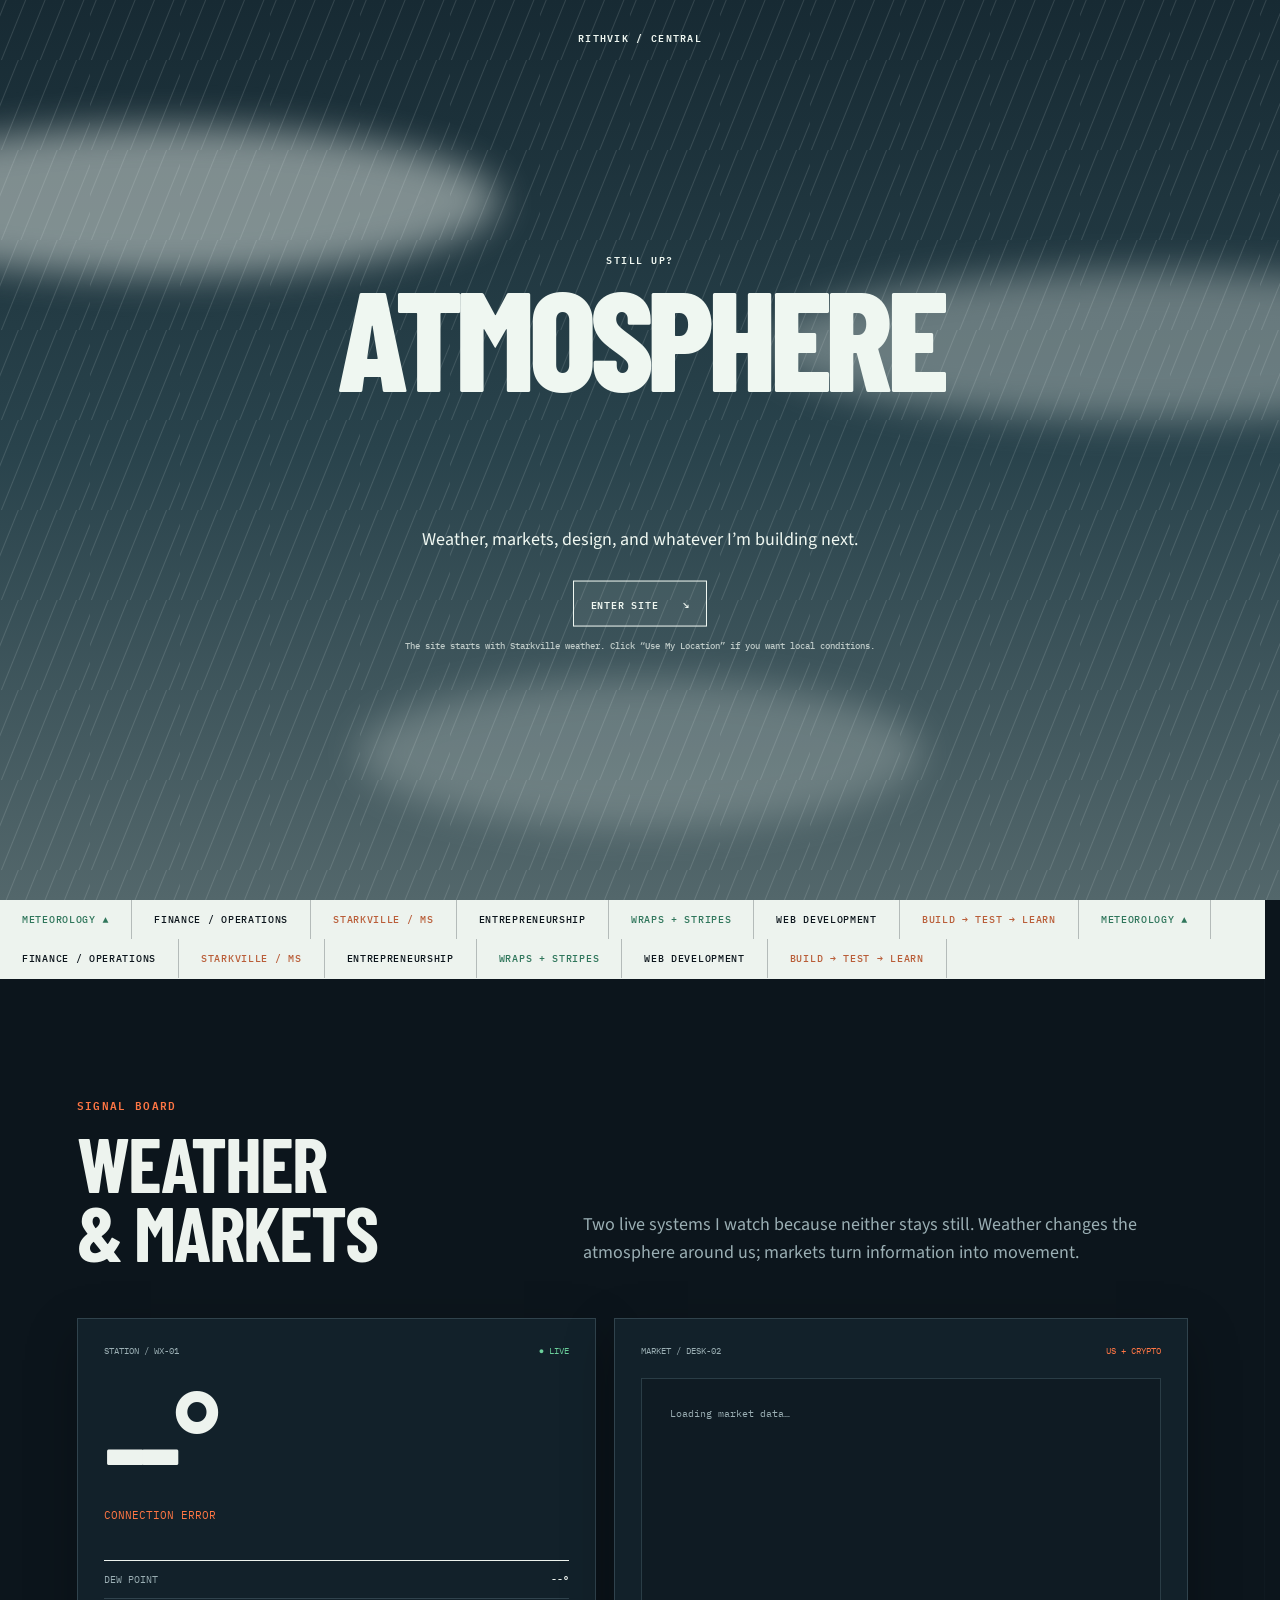
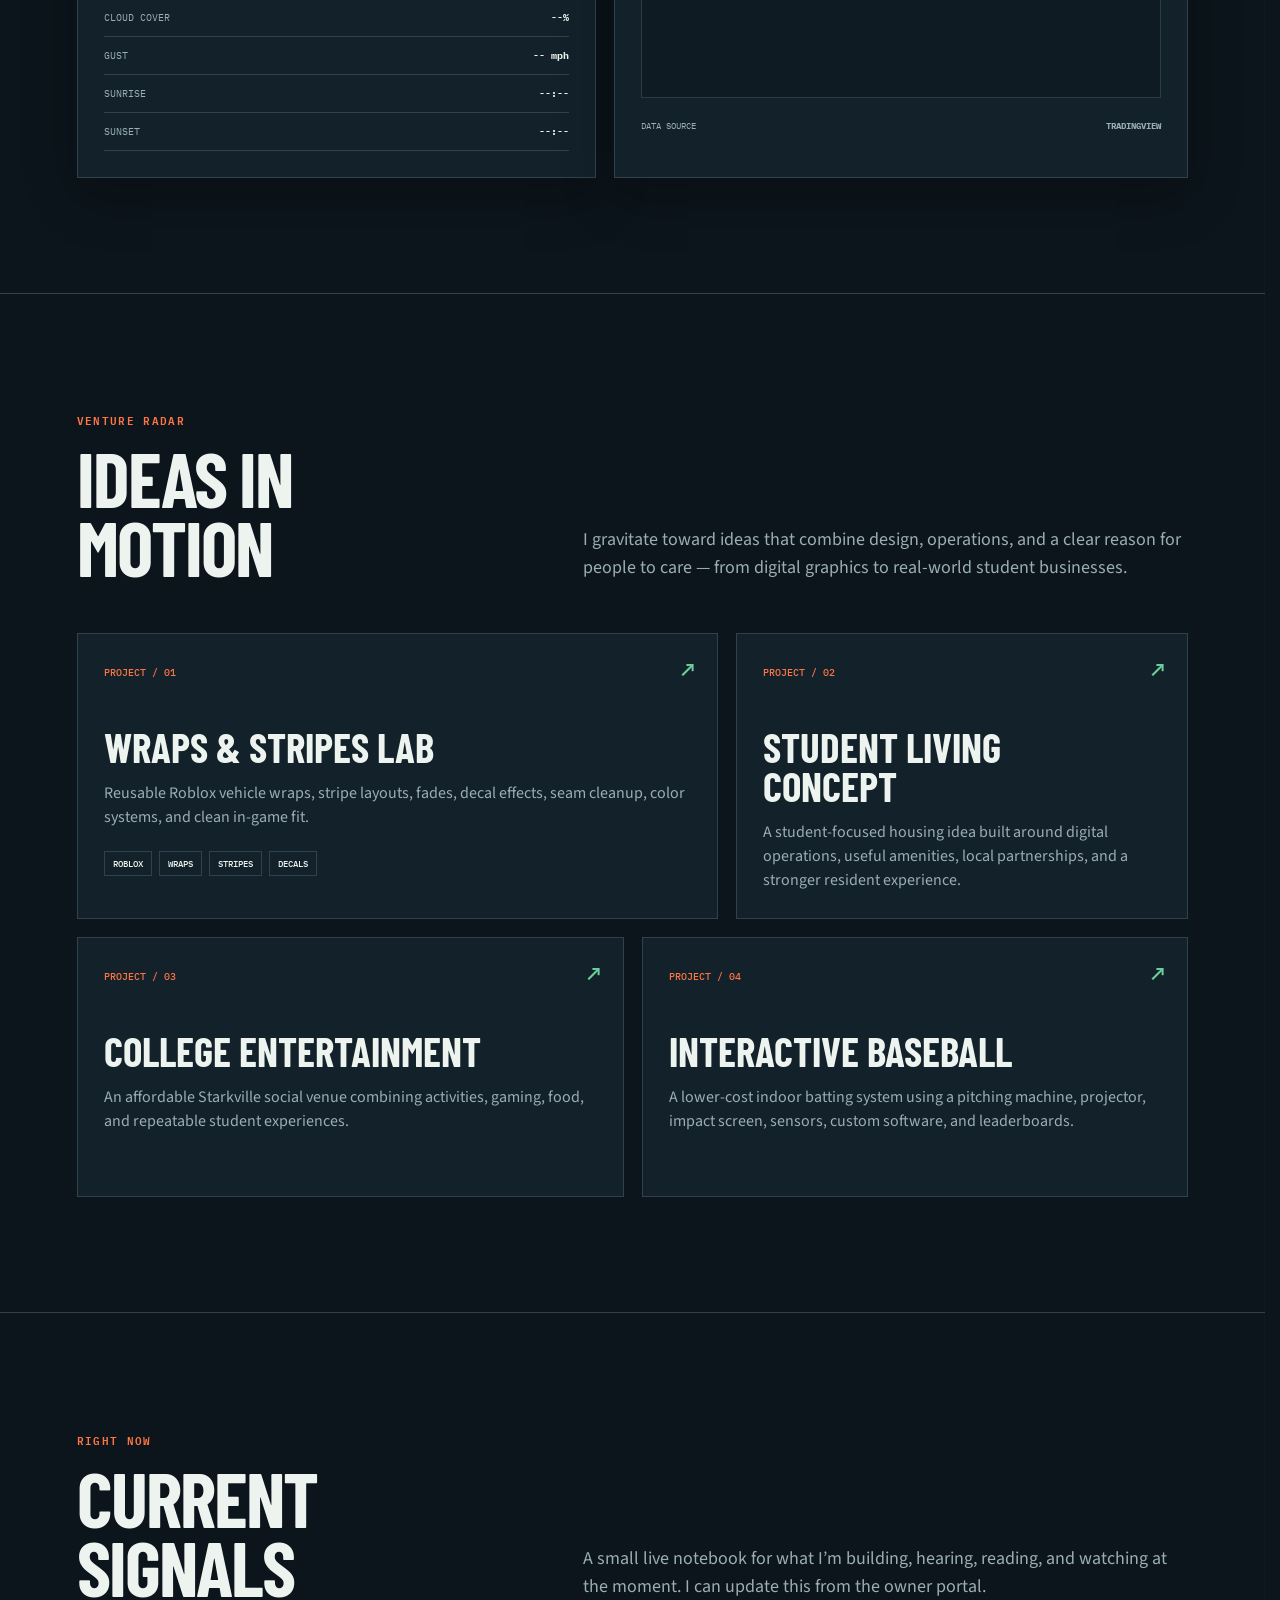
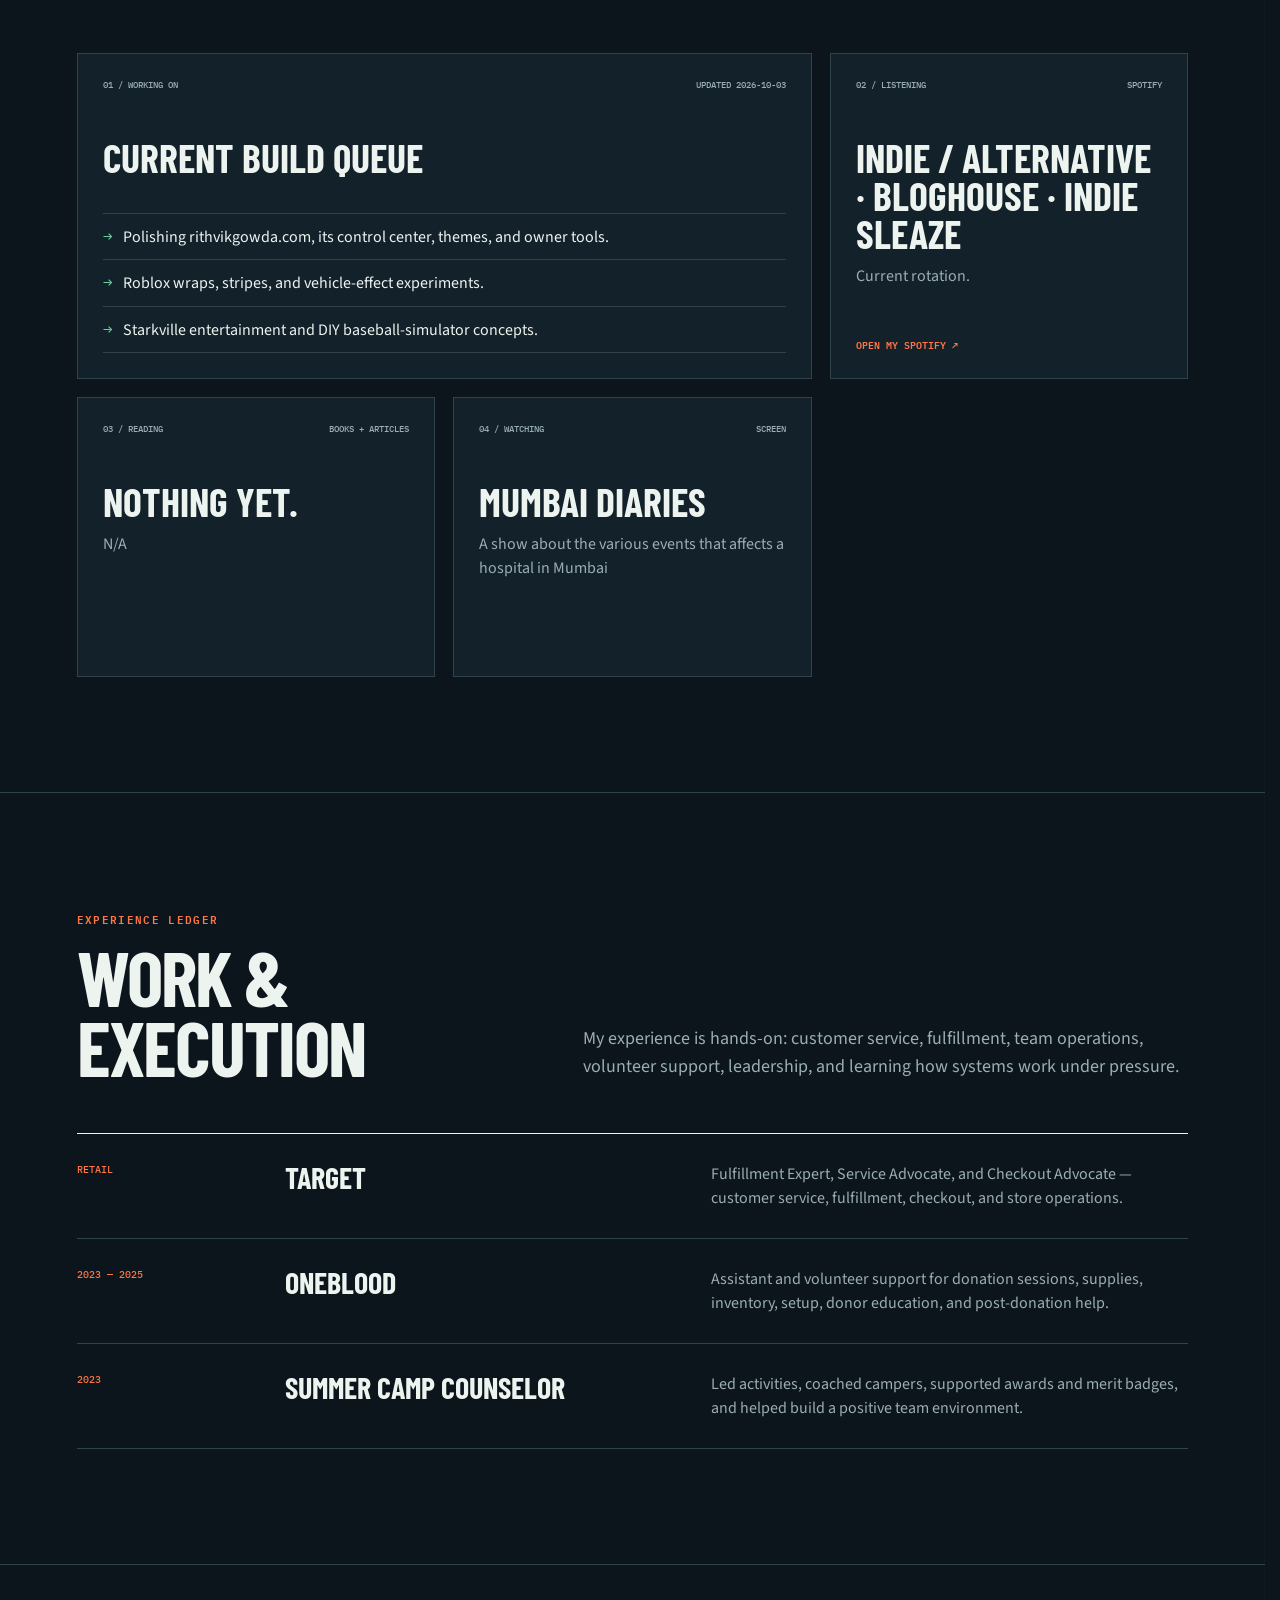
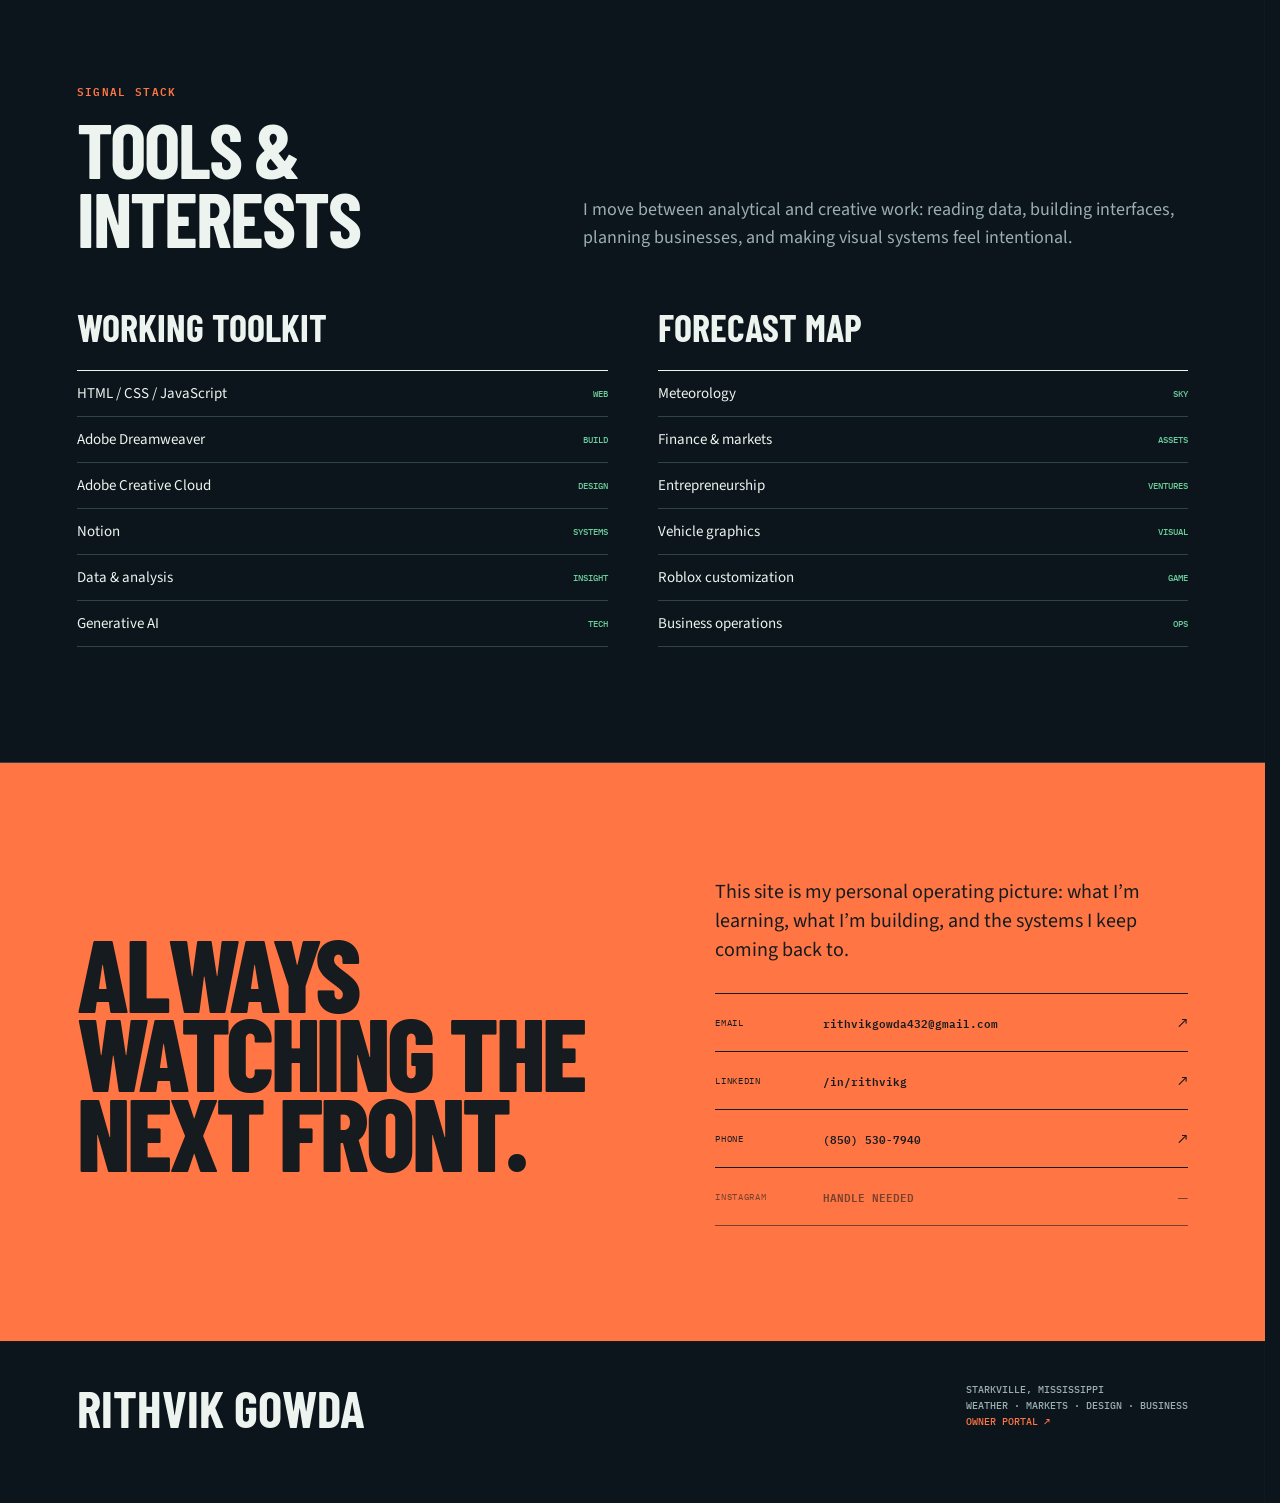
==== commit e2912fab: "Clarify opt-in location and duplicate ticker for seamless drift" ====
--- a/index.html
+++ b/index.html
@@ -77,7 +77,7 @@
       </button>
 
       <small>
-        Local weather can use your location after you enter.
+        The site starts with Starkville weather. Click “Use My Location” if you want local conditions.
       </small>
     </div>
   </div>
@@ -208,6 +208,14 @@
       <span class="tick up">WRAPS + STRIPES</span>
       <span class="tick">WEB DEVELOPMENT</span>
       <span class="tick signal">BUILD → TEST → LEARN</span>
+
+      <span class="tick up" aria-hidden="true">METEOROLOGY ▲</span>
+      <span class="tick" aria-hidden="true">FINANCE / OPERATIONS</span>
+      <span class="tick signal" aria-hidden="true">STARKVILLE / MS</span>
+      <span class="tick" aria-hidden="true">ENTREPRENEURSHIP</span>
+      <span class="tick up" aria-hidden="true">WRAPS + STRIPES</span>
+      <span class="tick" aria-hidden="true">WEB DEVELOPMENT</span>
+      <span class="tick signal" aria-hidden="true">BUILD → TEST → LEARN</span>
     </div>
   </div>
 
--- a/css/style.css
+++ b/css/style.css
@@ -2926,7 +2926,7 @@
 ================================================== */
 
 @media (max-width: 980px) {
-  .control-trigger {
+  .nav-meta > span {
     display: none;
   }
 
@@ -3004,3 +3004,8 @@
     transition: none !important;
   }
 }
+
+
+.contact-social[aria-disabled="true"] {
+  pointer-events: none;
+}
